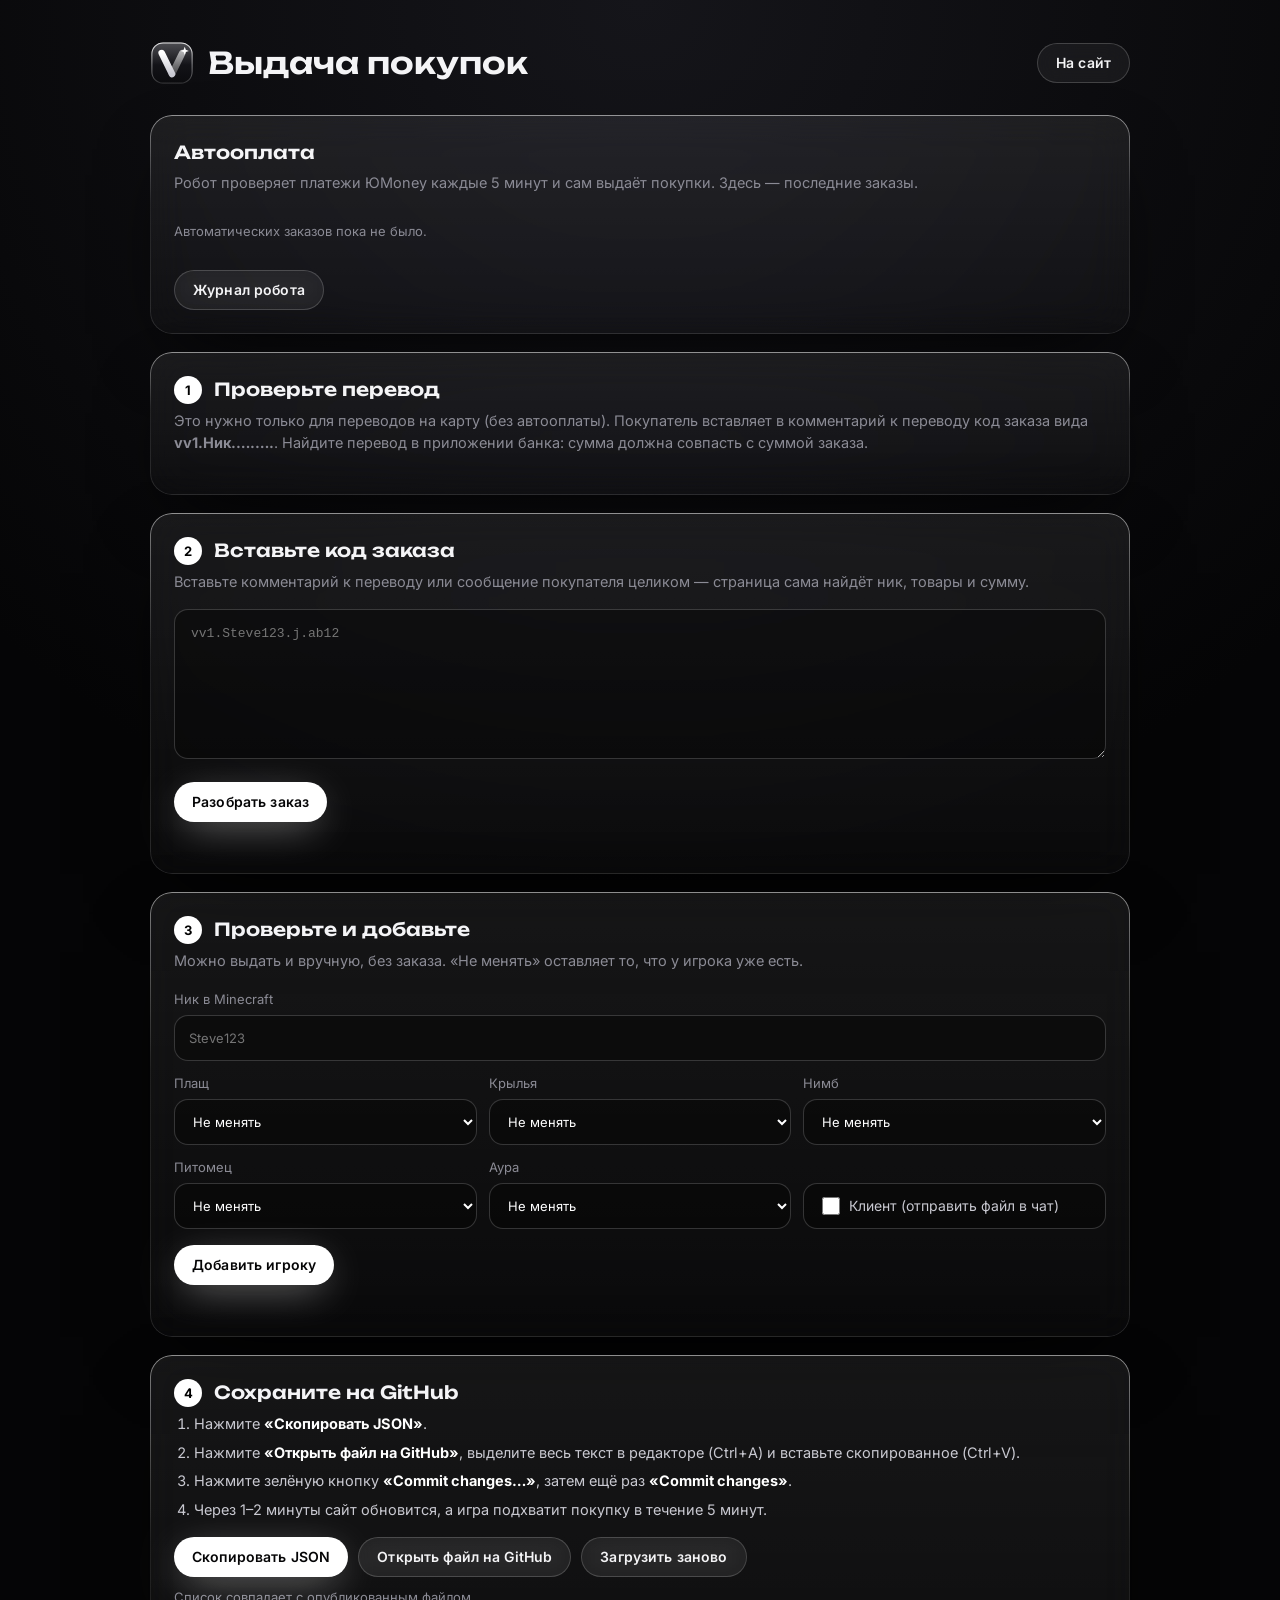
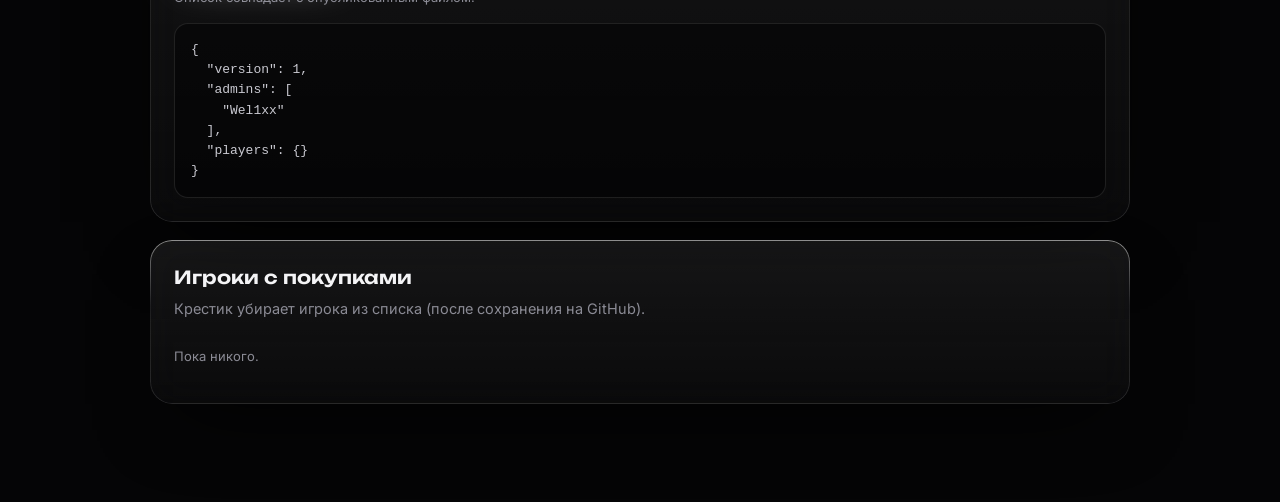
==== admin.html @ 097e9712 "Client download and activation by nickname Co-Authored-By: Claude Opus 5.5 <noreply@anthropic.com>" ====
<!doctype html>
<html lang="ru">
<head>
<meta charset="utf-8">
<meta name="viewport" content="width=device-width, initial-scale=1, viewport-fit=cover">
<meta name="robots" content="noindex, nofollow">
<title>Выдача покупок — VelikVisual</title>
<meta name="theme-color" content="#050506">
<link rel="icon" href="assets/img/favicon.png">
<link rel="preconnect" href="https://fonts.googleapis.com">
<link rel="preconnect" href="https://fonts.gstatic.com" crossorigin>
<link href="https://fonts.googleapis.com/css2?family=Inter:wght@400;500;600;700&family=Unbounded:wght@500;600;700&display=swap" rel="stylesheet">
<link rel="stylesheet" href="assets/css/style.css?v=6">
<style>
  body { background: radial-gradient(120% 70% at 50% 0%, #15151a 0%, var(--bg) 60%); min-height: 100vh; }
  .adm { width: min(980px, calc(100% - 32px)); margin: 0 auto; padding: 40px 0 80px; }
  .adm header { display: flex; align-items: center; gap: 14px; margin-bottom: 28px; }
  .adm header img { width: 44px; }
  .adm header h1 { margin: 0; font-family: var(--display); font-weight: 600; font-size: clamp(22px, 4vw, 30px); }
  .adm header a { margin-left: auto; }
  .card { padding: 24px; margin-bottom: 18px; }
  .card h2 { margin: 0 0 6px; font-family: var(--display); font-weight: 600; font-size: 18px; display: flex; gap: 12px; align-items: center; }
  .card h2 i { font-style: normal; width: 28px; height: 28px; border-radius: 50%; display: grid; place-items: center; background: #fff; color: #000; font-size: 13px; font-family: var(--text); font-weight: 700; flex: none; }
  .card > p { color: var(--dim); margin: 0 0 16px; font-size: 14.5px; }
  textarea, .adm select, .adm input[type=text] { width: 100%; border-radius: 14px; border: 1px solid var(--line-2); background: rgba(0,0,0,.35); color: #fff; font: inherit; outline: none; transition: border .3s, box-shadow .3s; }
  textarea { min-height: 150px; padding: 14px 16px; font-family: ui-monospace, Consolas, monospace; font-size: 13px; resize: vertical; }
  .adm select, .adm input[type=text] { height: 46px; padding: 0 14px; }
  .adm select option { background: #111; }
  textarea:focus, .adm select:focus, .adm input[type=text]:focus { border-color: #fff; box-shadow: 0 0 0 4px rgba(255,255,255,.08); }
  .grid { display: grid; grid-template-columns: repeat(3, 1fr); gap: 12px; }
  .grid label { display: grid; gap: 6px; font-size: 13px; color: var(--dim); }
  .grid label.wide { grid-column: span 3; }
  .chk { display: flex !important; align-items: center; gap: 10px; height: 46px; padding: 0 14px; border-radius: 14px; border: 1px solid var(--line-2); background: rgba(0,0,0,.35); color: var(--ink-2) !important; font-size: 14px !important; cursor: pointer; align-self: end; }
  .chk input { width: 18px; height: 18px; accent-color: #fff; }
  .actions { display: flex; gap: 10px; flex-wrap: wrap; margin-top: 16px; }
  pre.json { margin: 0; max-height: 360px; overflow: auto; white-space: pre; font-family: ui-monospace, Consolas, monospace; font-size: 13px; background: rgba(0,0,0,.45); border: 1px solid var(--line); border-radius: 14px; padding: 16px; color: var(--ink-2); }
  .players { display: grid; gap: 8px; }
  .pl { display: grid; grid-template-columns: 1fr auto; gap: 12px; align-items: center; padding: 12px 12px 12px 16px; border-radius: 14px; background: rgba(255,255,255,.05); border: 1px solid var(--line); }
  .pl b { font-size: 15px; } .pl small { display: block; color: var(--dim); font-size: 12.5px; margin-top: 2px; }
  .pl .rm { width: 34px; height: 34px; border-radius: 50%; color: var(--dim); border: 1px solid var(--line); }
  .pl .rm:hover { background: rgba(255,255,255,.1); color: #fff; }
  .status { color: var(--dim); font-size: 13px; margin-top: 10px; min-height: 18px; }
  .dirty { color: #fff; }
  ol.how { margin: 0; padding-left: 20px; color: var(--ink-2); font-size: 14.5px; display: grid; gap: 6px; }
  ol.how b { color: #fff; }
  @media (max-width: 720px) {
    .grid { grid-template-columns: 1fr 1fr; }
    .grid label.wide { grid-column: span 2; }
  }
</style>
</head>
<body>
<main class="adm">
  <header>
    <img src="assets/img/logo.svg" alt="">
    <h1>Выдача покупок</h1>
    <a class="btn ghost sm" href="./">На сайт</a>
  </header>

  <section class="card glass" id="oauth" hidden>
    <h2>Код подтверждения ЮMoney</h2>
    <p id="oauthText">Скопируйте код и вставьте его в окно программы подключения (tools/connect_yoomoney.py).</p>
    <pre class="json" id="oauthCode" style="white-space:pre-wrap;word-break:break-all"></pre>
    <div class="actions"><button class="btn primary sm" id="oauthCopy">Скопировать код</button></div>
  </section>

  <section class="card glass">
    <h2>Автооплата</h2>
    <p id="autoText">Робот проверяет платежи ЮMoney каждые 5 минут и сам выдаёт покупки. Здесь — последние заказы.</p>
    <div class="players" id="autoOrders"></div>
    <div class="actions"><a class="btn ghost sm" href="https://github.com/welixx387/velikvisual/actions/workflows/payments.yml" target="_blank" rel="noopener">Журнал робота</a></div>
  </section>

  <section class="card glass">
    <h2><i>1</i>Проверьте перевод</h2>
    <p>Это нужно только для переводов на карту (без автооплаты). Покупатель вставляет в комментарий к переводу код заказа вида <b>vv1.Ник.….….</b>. Найдите перевод в приложении банка: сумма должна совпасть с суммой заказа.</p>
  </section>

  <section class="card glass">
    <h2><i>2</i>Вставьте код заказа</h2>
    <p>Вставьте комментарий к переводу или сообщение покупателя целиком — страница сама найдёт ник, товары и сумму.</p>
    <textarea id="order" placeholder="vv1.Steve123.j.ab12"></textarea>
    <div class="actions"><button class="btn primary sm" id="parse">Разобрать заказ</button></div>
    <div class="status" id="parseStatus"></div>
  </section>

  <section class="card glass">
    <h2><i>3</i>Проверьте и добавьте</h2>
    <p>Можно выдать и вручную, без заказа. «Не менять» оставляет то, что у игрока уже есть.</p>
    <div class="grid" id="form">
      <label class="wide">Ник в Minecraft<input type="text" id="nick" maxlength="16" placeholder="Steve123" autocomplete="off"></label>
    </div>
    <div class="actions"><button class="btn primary sm" id="apply">Добавить игроку</button></div>
    <div class="status" id="applyStatus"></div>
  </section>

  <section class="card glass">
    <h2><i>4</i>Сохраните на GitHub</h2>
    <ol class="how">
      <li>Нажмите <b>«Скопировать JSON»</b>.</li>
      <li>Нажмите <b>«Открыть файл на GitHub»</b>, выделите весь текст в редакторе (Ctrl+A) и вставьте скопированное (Ctrl+V).</li>
      <li>Нажмите зелёную кнопку <b>«Commit changes…»</b>, затем ещё раз <b>«Commit changes»</b>.</li>
      <li>Через 1–2 минуты сайт обновится, а игра подхватит покупку в течение 5 минут.</li>
    </ol>
    <div class="actions">
      <button class="btn primary sm" id="copy">Скопировать JSON</button>
      <a class="btn ghost sm" href="https://github.com/welixx387/velikvisual/edit/main/api/cosmetics.json" target="_blank" rel="noopener">Открыть файл на GitHub</a>
      <button class="btn ghost sm" id="reload">Загрузить заново</button>
    </div>
    <div class="status" id="saveStatus"></div>
    <pre class="json" id="json" style="margin-top:16px"></pre>
  </section>

  <section class="card glass">
    <h2>Игроки с покупками</h2>
    <p>Крестик убирает игрока из списка (после сохранения на GitHub).</p>
    <div class="players" id="players"></div>
  </section>
</main>
<div class="toast" id="toast"></div>

<script src="assets/js/products.js?v=6"></script>
<script>
(() => {
  const $ = (s) => document.querySelector(s);
  const SLOTS = [
    ['cape', 'Плащ', [['glass', 'Стекло'], ['night', 'Ночь'], ['theme', 'Тема']]],
    ['wings', 'Крылья', [['angel', 'Ангел'], ['demon', 'Демон'], ['theme', 'Тема']]],
    ['halo', 'Нимб', [['light', 'Свет'], ['theme', 'Тема']]],
    ['pet', 'Питомец', [['orb', 'Сфера'], ['cube', 'Куб'], ['crystal', 'Кристалл']]],
    ['aura', 'Аура', [['sparks', 'Искры'], ['snow', 'Снег'], ['theme', 'Тема']]],
  ];
  const label = (key, val) => {
    const s = SLOTS.find((x) => x[0] === key);
    if (!s) return key === 'client' ? 'Клиент' : `${key}: ${val}`;
    const st = s[2].find((x) => x[0] === val);
    return `${s[1]} «${st ? st[1] : val}»`;
  };

  let data = { version: 1, admins: [], players: {} };
  let dirty = false;

  let toastTimer;
  const toast = (msg) => {
    const t = $('#toast');
    t.textContent = msg;
    t.classList.add('on');
    clearTimeout(toastTimer);
    toastTimer = setTimeout(() => t.classList.remove('on'), 2400);
  };
  const copy = async (text) => {
    try { await navigator.clipboard.writeText(text); } catch (e) {
      const ta = document.createElement('textarea');
      ta.value = text; document.body.appendChild(ta); ta.select(); document.execCommand('copy'); ta.remove();
    }
  };

  // form
  const form = $('#form');
  for (const [key, name, styles] of SLOTS) {
    const l = document.createElement('label');
    l.innerHTML = `${name}<select data-slot="${key}"><option value="">Не менять</option>${styles.map(([v, n]) => `<option value="${v}">${n}</option>`).join('')}<option value="-">Убрать</option></select>`;
    form.appendChild(l);
  }
  const ck = document.createElement('label');
  ck.className = 'chk';
  ck.innerHTML = '<input type="checkbox" id="client"> Клиент (отправить файл в чат)';
  form.appendChild(ck);

  function render() {
    $('#json').textContent = JSON.stringify(data, null, 2);
    const names = Object.keys(data.players).sort();
    $('#players').innerHTML = names.length ? names.map((n) => {
      const p = data.players[n];
      const items = Object.entries(p).map(([k, v]) => label(k, v)).join(', ') || 'ничего';
      return `<div class="pl"><div><b>${n}</b><small>${items}</small></div><button class="rm" data-rm="${n}" aria-label="Убрать">&times;</button></div>`;
    }).join('') : '<p class="status">Пока никого.</p>';
    $('#saveStatus').textContent = dirty ? 'Есть несохранённые изменения — скопируйте JSON и сохраните на GitHub.' : 'Список совпадает с опубликованным файлом.';
    $('#saveStatus').classList.toggle('dirty', dirty);
  }

  async function load() {
    try {
      const r = await fetch(`api/cosmetics.json?t=${Date.now()}`, { cache: 'no-store' });
      data = await r.json();
      data.players = data.players || {};
      dirty = false;
      render();
    } catch (e) {
      $('#saveStatus').textContent = 'Не удалось загрузить api/cosmetics.json — откройте страницу с сайта.';
    }
  }

  $('#parse').addEventListener('click', () => {
    const t = $('#order').value;
    const found = (t.match(/vv1\.[A-Za-z0-9_]{3,16}\.[0-9a-z]+\.[0-9a-z]{2,8}/) || [])[0];
    const o = window.VV_ORDER.decode(found);
    if (!o) {
      $('#parseStatus').textContent = 'Не нашёл код заказа вида vv1.Ник.….…. Проверьте, что он скопирован целиком.';
      return;
    }
    const grant = Object.assign({}, ...o.items.map((p) => p.grant));
    $('#nick').value = o.nick;
    form.querySelectorAll('select').forEach((s) => { s.value = grant[s.dataset.slot] || ''; });
    $('#client').checked = !!grant.client;
    $('#parseStatus').textContent = `Ник ${o.nick}: ${o.items.map((p) => p.name).join(', ')}. Сумма заказа ${o.sum} ₽ — сверьте с переводом и нажмите «Добавить игроку».`;
  });

  // ЮMoney OAuth: сюда возвращает после «Разрешить» (tools/connect_yoomoney.py)
  const qs = new URLSearchParams(location.search);
  if (qs.has('code') || qs.has('error')) {
    $('#oauth').hidden = false;
    if (qs.has('code')) $('#oauthCode').textContent = qs.get('code');
    else { $('#oauthText').textContent = `ЮMoney вернул ошибку: ${qs.get('error_description') || qs.get('error')}. Запустите подключение ещё раз.`; $('#oauthCopy').hidden = true; }
    $('#oauthCopy').addEventListener('click', async () => { await copy(qs.get('code')); toast('Код скопирован'); });
  }

  async function loadOrders() {
    try {
      const r = await fetch(`api/orders.json?t=${Date.now()}`, { cache: 'no-store' });
      const book = (await r.json()).orders || {};
      const list = Object.entries(book).sort((a, b) => String(b[1].at).localeCompare(String(a[1].at))).slice(0, 20);
      const name = (id) => (window.VV_PRODUCTS.find((p) => p.id === id) || { name: id }).name;
      $('#autoOrders').innerHTML = list.length ? list.map(([code, o]) => `<div class="pl"><div><b>${o.nick} — ${o.status === 'granted' ? 'выдано' : 'сумма меньше цены, не выдано'}</b><small>${o.items.map(name).join(', ')} · ${new Date(o.at).toLocaleString('ru-RU')} · ${code}</small></div></div>`).join('') : '<p class="status">Автоматических заказов пока не было.</p>';
    } catch (e) {
      $('#autoOrders').innerHTML = '<p class="status">Не удалось загрузить api/orders.json.</p>';
    }
  }
  loadOrders();

  $('#apply').addEventListener('click', () => {
    const nick = $('#nick').value.trim();
    if (!/^[A-Za-z0-9_]{3,16}$/.test(nick)) { toast('Ник: 3–16 символов, латиница, цифры и _'); $('#nick').focus(); return; }
    const key = nick.toLowerCase();
    const p = Object.assign({}, data.players[key]);
    form.querySelectorAll('select').forEach((s) => {
      if (s.value === '-') delete p[s.dataset.slot];
      else if (s.value) p[s.dataset.slot] = s.value;
    });
    if ($('#client').checked) p.client = 'lifetime';
    data.players[key] = p;
    dirty = true;
    render();
    $('#applyStatus').textContent = `${nick}: ${Object.entries(p).map(([k, v]) => label(k, v)).join(', ') || 'ничего'}. Теперь сохраните на GitHub (шаг 4).`;
    toast('Добавлено — не забудьте сохранить');
  });

  $('#players').addEventListener('click', (e) => {
    const b = e.target.closest('[data-rm]');
    if (!b) return;
    delete data.players[b.dataset.rm];
    dirty = true;
    render();
  });

  $('#copy').addEventListener('click', async () => { await copy(JSON.stringify(data, null, 2) + '\n'); toast('JSON скопирован'); });
  $('#reload').addEventListener('click', load);
  addEventListener('beforeunload', (e) => { if (dirty) { e.preventDefault(); e.returnValue = ''; } });

  load();
})();
</script>
</body>
</html>
---- assets/css/style.css ----
/* VelikVisual — black / white / glass */
:root {
  --bg: #050506;
  --bg-2: #0b0b0e;
  --ink: #f4f4f6;
  --ink-2: #c9c9d1;
  --dim: #8b8b95;
  --mute: #55555e;
  --line: rgba(255, 255, 255, .10);
  --line-2: rgba(255, 255, 255, .18);
  --glass: rgba(255, 255, 255, .045);
  --glass-2: rgba(255, 255, 255, .075);
  --radius: 22px;
  --radius-s: 14px;
  --display: "Unbounded", "Inter", system-ui, sans-serif;
  --text: "Inter", system-ui, -apple-system, "Segoe UI", sans-serif;
  --ease: cubic-bezier(.2, .8, .2, 1);
  --max: 1200px;
}

* { box-sizing: border-box; }
html { scroll-behavior: smooth; -webkit-text-size-adjust: 100%; }
body {
  margin: 0;
  background: var(--bg);
  color: var(--ink);
  font-family: var(--text);
  font-size: 16px;
  line-height: 1.55;
  overflow-x: hidden;
  -webkit-font-smoothing: antialiased;
}
img { max-width: 100%; display: block; }
a { color: inherit; text-decoration: none; }
button { font: inherit; color: inherit; background: none; border: 0; cursor: pointer; }
::selection { background: #fff; color: #000; }

/* ---------- background layers ---------- */
#bg { position: fixed; inset: 0; width: 100%; height: 100%; z-index: -3; }
.grain {
  position: fixed; inset: -50%; z-index: -1; pointer-events: none; opacity: .07;
  background-image: url("data:image/svg+xml,%3Csvg xmlns='http://www.w3.org/2000/svg' width='180' height='180'%3E%3Cfilter id='n'%3E%3CfeTurbulence type='fractalNoise' baseFrequency='.9' numOctaves='2' stitchTiles='stitch'/%3E%3C/filter%3E%3Crect width='100%25' height='100%25' filter='url(%23n)' opacity='.9'/%3E%3C/svg%3E");
  animation: grain 1.2s steps(6) infinite;
}
@keyframes grain {
  0% { transform: translate(0, 0); } 20% { transform: translate(-3%, 2%); } 40% { transform: translate(2%, -3%); }
  60% { transform: translate(-2%, -1%); } 80% { transform: translate(3%, 3%); } 100% { transform: translate(0, 0); }
}
.vignette { position: fixed; inset: 0; z-index: -2; pointer-events: none;
  background: radial-gradient(120% 80% at 50% 0%, transparent 40%, rgba(0,0,0,.65) 100%); }

/* ---------- layout ---------- */
.wrap { width: min(var(--max), calc(100% - 40px)); margin: 0 auto; }
section { position: relative; padding: 120px 0; }
.eyebrow {
  display: inline-flex; align-items: center; gap: 10px; font-size: 12px; letter-spacing: .28em; text-transform: uppercase;
  color: var(--dim); font-weight: 600;
}
.eyebrow::before { content: ""; width: 26px; height: 1px; background: linear-gradient(90deg, transparent, #fff); }
.h2 {
  font-family: var(--display); font-weight: 600; letter-spacing: -.02em; line-height: 1.04;
  font-size: clamp(34px, 5.4vw, 72px); margin: 18px 0 18px;
}
.h2 .ghost { color: transparent; background: linear-gradient(180deg, rgba(255,255,255,.95) 0%, rgba(255,255,255,.55) 45%, rgba(255,255,255,.08) 100%); -webkit-background-clip: text; background-clip: text; }
.sub { color: var(--dim); max-width: 620px; font-size: 18px; margin: 0; }

/* ---------- glass primitives ---------- */
.glass {
  position: relative; border-radius: var(--radius);
  background: linear-gradient(180deg, rgba(255,255,255,.075), rgba(255,255,255,.025));
  backdrop-filter: blur(18px) saturate(120%); -webkit-backdrop-filter: blur(18px) saturate(120%);
  box-shadow: 0 30px 80px -30px rgba(0,0,0,.9), inset 0 1px 0 rgba(255,255,255,.12);
  isolation: isolate;
}
.glass::before {
  content: ""; position: absolute; inset: 0; border-radius: inherit; padding: 1px; pointer-events: none;
  background: linear-gradient(180deg, rgba(255,255,255,.45), rgba(255,255,255,.06) 40%, rgba(255,255,255,.12));
  -webkit-mask: linear-gradient(#000 0 0) content-box, linear-gradient(#000 0 0);
  -webkit-mask-composite: xor; mask-composite: exclude;
}
.spot::after {
  content: ""; position: absolute; inset: 0; border-radius: inherit; pointer-events: none; opacity: 0; transition: opacity .4s;
  background: radial-gradient(420px circle at var(--mx, 50%) var(--my, 50%), rgba(255,255,255,.10), transparent 45%);
}
.spot:hover::after { opacity: 1; }

/* ---------- buttons ---------- */
.btn {
  position: relative; display: inline-flex; align-items: center; justify-content: center; gap: 10px;
  height: 52px; padding: 0 26px; border-radius: 999px; font-weight: 600; letter-spacing: .01em;
  transition: transform .35s var(--ease), box-shadow .35s var(--ease), background .35s;
  overflow: hidden; white-space: nowrap;
}
.btn.primary { background: #fff; color: #050506; box-shadow: 0 10px 40px -10px rgba(255,255,255,.55); }
.btn.primary:hover { transform: translateY(-2px); box-shadow: 0 18px 60px -12px rgba(255,255,255,.7); }
.btn.ghost { background: rgba(255,255,255,.05); border: 1px solid var(--line-2); backdrop-filter: blur(12px); }
.btn.ghost:hover { background: rgba(255,255,255,.1); transform: translateY(-2px); }
.btn::after {
  content: ""; position: absolute; top: 0; left: -60%; width: 40%; height: 100%;
  background: linear-gradient(100deg, transparent, rgba(255,255,255,.55), transparent); transform: skewX(-20deg);
  transition: left .7s var(--ease);
}
.btn.primary::after { background: linear-gradient(100deg, transparent, rgba(0,0,0,.12), transparent); }
.btn:hover::after { left: 130%; }
.btn.sm { height: 40px; padding: 0 18px; font-size: 14px; }
.btn[disabled] { opacity: .45; pointer-events: none; }

/* ---------- nav ---------- */
.nav {
  position: fixed; top: 16px; left: 50%; transform: translateX(-50%); z-index: 50;
  width: min(1100px, calc(100% - 24px)); height: 62px; padding: 0 10px 0 16px;
  display: flex; align-items: center; justify-content: space-between; border-radius: 999px;
  transition: background .4s, transform .4s var(--ease);
}
.nav .brand { display: flex; align-items: center; gap: 12px; font-family: var(--display); font-weight: 600; font-size: 17px; letter-spacing: .01em; }
.nav .brand img { width: 34px; height: 34px; }
.nav .links { display: flex; gap: 4px; }
.nav .links a { padding: 9px 14px; border-radius: 999px; color: var(--ink-2); font-size: 14px; transition: background .3s, color .3s; }
.nav .links a:hover { background: rgba(255,255,255,.08); color: #fff; }
.nav .right { display: flex; align-items: center; gap: 8px; }
.cart-btn { position: relative; width: 44px; height: 44px; border-radius: 50%; display: grid; place-items: center; background: rgba(255,255,255,.06); border: 1px solid var(--line); transition: background .3s; }
.cart-btn:hover { background: rgba(255,255,255,.12); }
.cart-btn svg { width: 20px; height: 20px; }
.cart-count { position: absolute; top: -4px; right: -4px; min-width: 20px; height: 20px; padding: 0 6px; border-radius: 10px; background: #fff; color: #000; font-size: 11px; font-weight: 700; display: grid; place-items: center; transform: scale(0); transition: transform .4s var(--ease); }
.cart-count.on { transform: scale(1); }
.cart-count.bump { animation: bump .5s var(--ease); }
@keyframes bump { 50% { transform: scale(1.35); } }
.burger { display: none; }

/* ---------- hero ---------- */
.hero { min-height: 100vh; min-height: 100svh; padding: 140px 0 80px; display: grid; place-items: center; text-align: center; overflow: hidden; }
.floor {
  position: absolute; left: -50%; right: -50%; bottom: -10%; height: 60%; z-index: -1; pointer-events: none;
  background-image:
    linear-gradient(rgba(255,255,255,.11) 1px, transparent 1px),
    linear-gradient(90deg, rgba(255,255,255,.11) 1px, transparent 1px);
  background-size: 64px 64px;
  transform: perspective(600px) rotateX(64deg);
  transform-origin: 50% 0;
  -webkit-mask: linear-gradient(to bottom, transparent, #000 35%, #000 60%, transparent);
  mask: linear-gradient(to bottom, transparent, #000 35%, #000 60%, transparent);
  animation: floor 6s linear infinite;
}
@keyframes floor { to { background-position: 0 64px, 0 0; } }

.prism-stage { position: relative; width: 220px; height: 220px; margin: 0 auto 36px; perspective: 900px; }
.prism { position: absolute; inset: 0; transform-style: preserve-3d; transition: transform .25s ease-out; }
.prism .layer { position: absolute; inset: 0; transform-style: preserve-3d; }
.prism .layer img, .prism .layer svg { width: 100%; height: 100%; filter: drop-shadow(0 30px 60px rgba(0,0,0,.6)); }
.prism .halo {
  position: absolute; left: 50%; top: 50%; width: 330px; height: 330px; margin: -165px 0 0 -165px; border-radius: 50%;
  border: 1px solid rgba(255,255,255,.18); transform: rotateX(72deg) translateZ(-30px);
  box-shadow: 0 0 40px rgba(255,255,255,.15), inset 0 0 40px rgba(255,255,255,.08);
}
.orbit { position: absolute; left: 50%; top: 50%; width: 0; height: 0; transform-style: preserve-3d; }
.orbit i {
  position: absolute; width: 10px; height: 10px; margin: -5px; border-radius: 50%; background: #fff;
  box-shadow: 0 0 16px 4px rgba(255,255,255,.7);
  animation: orbit 5.2s linear infinite;
}
.orbit i:nth-child(2) { animation-delay: -1.73s; width: 6px; height: 6px; }
.orbit i:nth-child(3) { animation-delay: -3.46s; width: 8px; height: 8px; }
@keyframes orbit {
  0% { transform: rotateY(0deg) translateX(170px) rotateY(0deg) translateY(-20px); }
  50% { transform: rotateY(180deg) translateX(170px) translateY(30px); }
  100% { transform: rotateY(360deg) translateX(170px) translateY(-20px); }
}
.glow-blob { position: absolute; left: 50%; top: 50%; width: 520px; height: 520px; margin: -260px; border-radius: 50%; z-index: -1;
  background: radial-gradient(circle, rgba(255,255,255,.16), transparent 60%); filter: blur(20px); animation: breathe 6s ease-in-out infinite; }
@keyframes breathe { 50% { transform: scale(1.12); opacity: .7; } }

.title {
  font-family: var(--display); font-weight: 700; margin: 0; line-height: .92; letter-spacing: -.03em;
  font-size: clamp(52px, 11vw, 168px); display: flex; flex-wrap: wrap; justify-content: center; gap: 0 .22em;
}
.title .w { display: inline-flex; overflow: hidden; }
.title .c { display: inline-block; transform: translateY(105%); animation: rise 1s var(--ease) forwards; }
.title .outline .c { color: transparent; background: linear-gradient(180deg, rgba(255,255,255,.95) 0%, rgba(255,255,255,.55) 45%, rgba(255,255,255,.08) 100%); -webkit-background-clip: text; background-clip: text; padding-bottom: .04em; }
@keyframes rise { to { transform: translateY(0); } }
.lead { margin: 26px auto 34px; max-width: 640px; color: var(--ink-2); font-size: clamp(16px, 1.6vw, 19px); opacity: 0; animation: fade 1s .7s var(--ease) forwards; }
.cta { display: flex; gap: 12px; justify-content: center; flex-wrap: wrap; opacity: 0; animation: fade 1s .9s var(--ease) forwards; }
@keyframes fade { from { opacity: 0; transform: translateY(14px); } to { opacity: 1; transform: none; } }
.stats { margin: 56px auto 0; display: inline-flex; border-radius: 999px; overflow: hidden; opacity: 0; animation: fade 1s 1.1s var(--ease) forwards; }
.stats div { padding: 14px 26px; text-align: left; }
.stats div + div { border-left: 1px solid var(--line); }
.stats b { display: block; font-family: var(--display); font-size: 20px; font-weight: 600; }
.stats span { color: var(--dim); font-size: 13px; }
.scroll-hint { position: absolute; bottom: 26px; left: 50%; width: 26px; height: 42px; margin-left: -13px; border: 1px solid var(--line-2); border-radius: 14px; }
.scroll-hint::after { content: ""; position: absolute; left: 50%; top: 8px; width: 4px; height: 8px; margin-left: -2px; border-radius: 2px; background: #fff; animation: wheel 1.8s infinite; }
@keyframes wheel { 0% { opacity: 0; transform: translateY(0); } 30% { opacity: 1; } 100% { opacity: 0; transform: translateY(14px); } }

/* ---------- marquee ---------- */
.marquee { padding: 34px 0; border-top: 1px solid var(--line); border-bottom: 1px solid var(--line); overflow: hidden; background: rgba(255,255,255,.015); }
.marquee .row { display: flex; width: max-content; gap: 48px; animation: slide 38s linear infinite; }
.marquee .row.rev { animation-direction: reverse; animation-duration: 46s; margin-top: 14px; }
.marquee span { font-family: var(--display); font-weight: 600; font-size: clamp(26px, 4vw, 52px); letter-spacing: -.02em; white-space: nowrap; }
.marquee .o { color: transparent; background: linear-gradient(180deg, rgba(255,255,255,.55), rgba(255,255,255,.06)); -webkit-background-clip: text; background-clip: text; }
.marquee .star { opacity: .5; }
@keyframes slide { to { transform: translateX(-50%); } }

/* ---------- reveal ---------- */
.reveal { opacity: 0; transform: translateY(40px); transition: opacity 1s var(--ease), transform 1s var(--ease); }
.reveal.in { opacity: 1; transform: none; }
.reveal.d1 { transition-delay: .08s; } .reveal.d2 { transition-delay: .16s; } .reveal.d3 { transition-delay: .24s; }

/* ---------- features bento ---------- */
.bento { margin-top: 56px; display: grid; grid-template-columns: repeat(6, 1fr); gap: 18px; }
.tile { padding: 26px; min-height: 290px; display: flex; flex-direction: column; overflow: hidden; }
.tile h3 { font-family: var(--display); font-weight: 600; font-size: 21px; margin: auto 0 6px; letter-spacing: -.01em; }
.tile p { margin: 0; color: var(--dim); font-size: 14.5px; }
.tile .demo { position: relative; flex: 1; min-height: 150px; margin: -6px -6px 18px; display: grid; place-items: center; }
.t-a { grid-column: span 3; } .t-b { grid-column: span 3; } .t-c { grid-column: span 2; } .t-d { grid-column: span 2; } .t-e { grid-column: span 2; } .t-f { grid-column: span 6; min-height: 0; }

/* TargetHUD demo */
.thud { width: 250px; padding: 14px; display: grid; grid-template-columns: 54px 1fr; gap: 12px; align-items: center; border-radius: 16px; }
.thud .head { width: 54px; height: 54px; border-radius: 12px; background: linear-gradient(135deg, #fff, #8a8a94); position: relative; overflow: hidden; animation: hurt 3s infinite; }
.thud .head::before, .thud .head::after { content: ""; position: absolute; top: 22px; width: 9px; height: 7px; background: #111; }
.thud .head::before { left: 12px; } .thud .head::after { right: 12px; }
@keyframes hurt { 0%, 30%, 100% { filter: none; transform: none; } 33% { filter: brightness(.6) sepia(1) hue-rotate(-50deg) saturate(5); transform: scale(.92); } 40% { filter: none; transform: none; } }
.thud b { display: block; font-size: 15px; }
.thud small { color: var(--dim); font-size: 12px; }
.hp { margin-top: 8px; height: 6px; border-radius: 3px; background: rgba(255,255,255,.12); position: relative; overflow: hidden; }
.hp i { position: absolute; inset: 0; border-radius: 3px; transform-origin: left; }
.hp .ghost { background: rgba(255,255,255,.35); animation: hpg 3s infinite; }
.hp .fill { background: linear-gradient(90deg, #fff, #8a8a94); animation: hpf 3s infinite; }
@keyframes hpf { 0%, 30% { transform: scaleX(1); } 34%, 70% { transform: scaleX(.62); } 74%, 100% { transform: scaleX(1); } }
@keyframes hpg { 0%, 38% { transform: scaleX(1); } 55%, 70% { transform: scaleX(.62); } 74%, 100% { transform: scaleX(1); } }

/* jump circles demo */
.floorlet { position: relative; width: 100%; height: 170px; perspective: 500px; }
.floorlet .plane { position: absolute; inset: 0; transform: rotateX(68deg); transform-style: preserve-3d; }
.floorlet .ring { position: absolute; left: 50%; top: 50%; width: 220px; height: 220px; margin: -110px; border-radius: 50%;
  border: 3px solid #fff; box-shadow: 0 0 22px rgba(255,255,255,.8), inset 0 0 22px rgba(255,255,255,.35);
  animation: jump 2.4s var(--ease) infinite; opacity: 0; }
.floorlet .ring:nth-child(2) { animation-delay: .8s; } .floorlet .ring:nth-child(3) { animation-delay: 1.6s; }
@keyframes jump { 0% { transform: scale(.1); opacity: 1; } 100% { transform: scale(1); opacity: 0; } }
.floorlet .dot { position: absolute; left: 50%; top: 32%; width: 26px; height: 46px; margin-left: -13px; border-radius: 8px; background: linear-gradient(#fff, #9a9aa4); animation: hop 0.8s ease-in-out infinite alternate; }
@keyframes hop { to { transform: translateY(-26px); } }

/* mini clickgui demo */
.mini-gui { width: 300px; height: 160px; border-radius: 16px; display: grid; grid-template-columns: 80px 1fr; overflow: hidden; }
.mini-gui aside { border-right: 1px solid var(--line); padding: 12px 10px; display: grid; gap: 8px; align-content: start; }
.mini-gui aside i { height: 9px; border-radius: 5px; background: rgba(255,255,255,.14); }
.mini-gui aside i:first-child { background: #fff; }
.mini-gui main { padding: 12px; display: grid; gap: 8px; }
.mini-gui .card { display: flex; align-items: center; justify-content: space-between; padding: 8px 10px; border-radius: 10px; background: rgba(255,255,255,.05); }
.mini-gui .card span { width: 70px; height: 7px; border-radius: 4px; background: rgba(255,255,255,.4); }
.sw { width: 30px; height: 16px; border-radius: 8px; background: rgba(255,255,255,.18); position: relative; }
.sw::after { content: ""; position: absolute; top: 3px; left: 3px; width: 10px; height: 10px; border-radius: 50%; background: #bbb; transition: transform .4s var(--ease), background .4s; }
.sw.on { background: linear-gradient(90deg, #fff, #9a9aa4); }
.sw.on::after { transform: translateX(14px); background: #111; }

/* cosmetics demo (wings + halo) */
.cos-demo { position: relative; width: 200px; height: 170px; }
.cos-demo .body { position: absolute; left: 50%; top: 52px; width: 34px; height: 82px; margin-left: -17px; border-radius: 10px; background: linear-gradient(#e9e9ee, #6e6e78); }
.cos-demo .halo2 { position: absolute; left: 50%; top: 20px; width: 56px; height: 16px; margin-left: -28px; border-radius: 50%; border: 3px solid #fff; box-shadow: 0 0 18px #fff; animation: bob 2.4s ease-in-out infinite; }
@keyframes bob { 50% { transform: translateY(-6px); } }
.wing { position: absolute; top: 40px; width: 90px; height: 90px; transform-origin: 100% 50%; }
.wing.l { left: 12px; animation: flapL 1.6s ease-in-out infinite; }
.wing.r { right: 12px; transform-origin: 0 50%; animation: flapR 1.6s ease-in-out infinite; }
.wing svg { width: 100%; height: 100%; filter: drop-shadow(0 0 8px rgba(255,255,255,.6)); }
@keyframes flapL { 50% { transform: rotateY(55deg) rotate(-6deg); } }
@keyframes flapR { 50% { transform: rotateY(-55deg) rotate(6deg); } }

/* config code demo */
.codechip { font-family: ui-monospace, "Cascadia Code", Consolas, monospace; font-size: 13px; padding: 14px 16px; border-radius: 12px; background: rgba(0,0,0,.35); border: 1px solid var(--line); color: var(--ink-2); width: 270px; overflow: hidden; white-space: nowrap; position: relative; }
.codechip::after { content: "Скопировано ✓"; position: absolute; inset: 0; display: grid; place-items: center; background: #fff; color: #000; font-family: var(--text); font-weight: 600; transform: translateY(100%); animation: copied 4s infinite; }
@keyframes copied { 0%, 55% { transform: translateY(100%); } 62%, 85% { transform: none; } 92%, 100% { transform: translateY(-100%); } }
.typed { display: inline-block; overflow: hidden; vertical-align: bottom; max-width: 0; animation: type 4s steps(28) infinite; }
@keyframes type { 0% { max-width: 0; } 45%, 100% { max-width: 100%; } }

/* versions strip */
.versions { display: flex; flex-wrap: wrap; gap: 10px; margin-top: 18px; }
.versions span { padding: 9px 16px; border-radius: 999px; border: 1px solid var(--line-2); font-size: 14px; color: var(--ink-2); animation: lit 7s infinite; }
@keyframes lit { 0%, 12% { background: #fff; color: #000; border-color: #fff; } 18%, 100% { background: transparent; color: var(--ink-2); } }
.t-f .row2 { display: grid; grid-template-columns: 1fr auto; gap: 30px; align-items: center; }
.bignum { font-family: var(--display); font-weight: 700; font-size: clamp(54px, 8vw, 110px); line-height: .9; letter-spacing: -.04em; }
.bignum small { font-size: .3em; color: var(--dim); letter-spacing: 0; font-weight: 500; display: block; margin-top: 6px; }

/* ---------- showcase gallery ---------- */
.gallery { margin-top: 50px; display: flex; gap: 22px; overflow-x: auto; scroll-snap-type: x mandatory; padding: 10px 20px 30px; cursor: grab; scrollbar-width: none; }
.gallery::-webkit-scrollbar { display: none; }
.gallery.drag { cursor: grabbing; scroll-snap-type: none; }
.shot { flex: 0 0 min(780px, 86vw); scroll-snap-align: center; padding: 12px; border-radius: 26px; transition: transform .6s var(--ease); }
.shot img { border-radius: 16px; aspect-ratio: 16 / 9; object-fit: cover; width: 100%; user-select: none; -webkit-user-drag: none; }
.shot figcaption { display: flex; justify-content: space-between; align-items: baseline; gap: 16px; padding: 14px 8px 4px; }
.shot figcaption b { font-family: var(--display); font-weight: 600; }
.shot figcaption span { color: var(--dim); font-size: 14px; }
.gallery-nav { display: flex; gap: 10px; justify-content: flex-end; margin-top: -10px; }
.round { width: 50px; height: 50px; border-radius: 50%; border: 1px solid var(--line-2); display: grid; place-items: center; transition: background .3s; }
.round:hover { background: rgba(255,255,255,.1); }

/* ---------- shop ---------- */
.shop-head { display: flex; justify-content: space-between; align-items: end; gap: 30px; flex-wrap: wrap; }
.tabs { display: flex; flex-wrap: wrap; gap: 6px; padding: 6px; border-radius: 999px; }
.tabs button { padding: 10px 16px; border-radius: 999px; color: var(--ink-2); font-size: 14px; transition: background .3s, color .3s; }
.tabs button.on { background: #fff; color: #000; font-weight: 600; }
.tabs button:not(.on):hover { background: rgba(255,255,255,.08); }
.products { margin-top: 36px; display: grid; grid-template-columns: repeat(auto-fill, minmax(260px, 1fr)); gap: 18px; }
.product { padding: 14px; display: flex; flex-direction: column; transition: transform .5s var(--ease); }
.product:hover { transform: translateY(-6px); }
.product.hide { display: none; }
.stage { position: relative; height: 200px; border-radius: 16px; overflow: hidden; display: grid; place-items: center;
  background: radial-gradient(120% 90% at 50% 100%, rgba(255,255,255,.10), transparent 60%), rgba(0,0,0,.35); }
.stage::after { content: ""; position: absolute; inset: auto 0 0; height: 40%; background: linear-gradient(transparent, rgba(0,0,0,.35)); pointer-events: none; }
.product .meta { padding: 16px 6px 6px; display: flex; flex-direction: column; gap: 6px; flex: 1; }
.product .tag { align-self: flex-start; font-size: 11px; letter-spacing: .14em; text-transform: uppercase; color: var(--dim); }
.product h4 { margin: 0; font-family: var(--display); font-weight: 600; font-size: 18px; }
.product p { margin: 0; color: var(--dim); font-size: 14px; flex: 1; }
.product .buy { display: flex; align-items: center; justify-content: space-between; margin-top: 12px; }
.price { font-family: var(--display); font-weight: 600; font-size: 22px; }
.price small { font-family: var(--text); color: var(--dim); font-size: 13px; font-weight: 400; }
.badge { position: absolute; top: 12px; left: 12px; z-index: 2; padding: 5px 10px; border-radius: 999px; font-size: 11px; font-weight: 700; letter-spacing: .08em; background: #fff; color: #000; }
.add.added { background: rgba(255,255,255,.18); color: #fff; box-shadow: none; }

/* product previews */
.pv-figure { position: relative; width: 70px; height: 130px; }
.pv-figure .torso { position: absolute; left: 15px; top: 22px; width: 40px; height: 56px; border-radius: 6px; background: linear-gradient(#55555e, #2b2b31); }
.pv-figure .headb { position: absolute; left: 19px; top: -10px; width: 32px; height: 32px; border-radius: 6px; background: linear-gradient(#6a6a74, #3a3a42); }
.pv-figure .legs { position: absolute; left: 15px; top: 78px; width: 40px; height: 50px; border-radius: 0 0 6px 6px; background: linear-gradient(#3a3a42, #1d1d22); }
.cape { position: absolute; left: 8px; top: 20px; width: 54px; height: 100px; transform-origin: 50% 0; animation: sway 3s ease-in-out infinite; border-radius: 4px 4px 10px 10px; z-index: 3; }
@keyframes sway { 50% { transform: perspective(200px) rotateX(24deg) skewX(3deg); } }
.cape.glass { background: linear-gradient(180deg, rgba(255,255,255,.55), rgba(255,255,255,.12)); border: 1px solid rgba(255,255,255,.8); box-shadow: 0 0 22px rgba(255,255,255,.35); }
.cape.glass::after { content: ""; position: absolute; inset: 0; border-radius: inherit; background: linear-gradient(170deg, transparent 30%, rgba(255,255,255,.7) 45%, transparent 60%); background-size: 100% 300%; animation: sheen 2.6s linear infinite; }
@keyframes sheen { from { background-position: 0 100%; } to { background-position: 0 -200%; } }
.cape.night { background: radial-gradient(1.5px 1.5px at 20% 30%, #fff, transparent), radial-gradient(1.5px 1.5px at 70% 60%, #fff, transparent), radial-gradient(1px 1px at 40% 80%, #fff, transparent), radial-gradient(1px 1px at 80% 20%, #fff, transparent), linear-gradient(#18181d, #050506); border: 1px solid rgba(255,255,255,.35); }
.cape.theme { background: linear-gradient(180deg, #fff, #7e7e8a, #fff); background-size: 100% 300%; animation: sway 3s ease-in-out infinite, flow 3s linear infinite; border: 1px solid #fff; }
@keyframes flow { to { background-position: 0 300%; } }
.stage.back .pv-figure .cape { z-index: 2; }
.pv-halo { position: absolute; left: 50%; top: 34px; width: 70px; height: 20px; margin-left: -35px; border-radius: 50%; border: 3px solid #fff; box-shadow: 0 0 20px #fff, inset 0 0 10px rgba(255,255,255,.6); animation: bob 2.4s ease-in-out infinite; z-index: 3; }
.pv-halo.theme { border-color: #c9c9d1; box-shadow: 0 0 26px rgba(255,255,255,.8); animation: bob 2.4s ease-in-out infinite, spinhue 3s linear infinite; }
@keyframes spinhue { 50% { border-color: #fff; } }
.pv-wings { position: absolute; left: 50%; top: 40px; width: 220px; height: 120px; margin-left: -110px; }
.pv-wings .wing { top: 0; width: 110px; height: 110px; }
.pv-wings .wing.l { left: 0; } .pv-wings .wing.r { right: 0; }
.pv-wings.demon { --wf: #0c0c0f; --ws: #fff; }
.pv-wings.demon .wing svg { filter: drop-shadow(0 0 6px rgba(255,255,255,.9)); }
.pv-orb { width: 46px; height: 46px; border-radius: 50%; background: radial-gradient(circle at 35% 30%, #fff, #a8a8b0 45%, rgba(255,255,255,.1) 70%); box-shadow: 0 0 40px rgba(255,255,255,.6); animation: float 3s ease-in-out infinite; position: relative; }
.pv-orb::before, .pv-orb::after { content: ""; position: absolute; width: 8px; height: 8px; border-radius: 50%; background: #fff; box-shadow: 0 0 10px #fff; top: 50%; left: 50%; animation: orbit2 2.4s linear infinite; }
.pv-orb::after { animation-delay: -1.2s; }
@keyframes orbit2 { from { transform: rotate(0) translateX(40px); } to { transform: rotate(360deg) translateX(40px); } }
@keyframes float { 50% { transform: translateY(-12px); } }
.pv-cube { width: 56px; height: 56px; position: relative; transform-style: preserve-3d; animation: spin3d 6s linear infinite; }
.pv-cube i { position: absolute; inset: 0; border: 1.5px solid rgba(255,255,255,.9); background: rgba(255,255,255,.08); box-shadow: inset 0 0 18px rgba(255,255,255,.25); }
.pv-cube i:nth-child(1) { transform: translateZ(28px); } .pv-cube i:nth-child(2) { transform: rotateY(180deg) translateZ(28px); }
.pv-cube i:nth-child(3) { transform: rotateY(90deg) translateZ(28px); } .pv-cube i:nth-child(4) { transform: rotateY(-90deg) translateZ(28px); }
.pv-cube i:nth-child(5) { transform: rotateX(90deg) translateZ(28px); } .pv-cube i:nth-child(6) { transform: rotateX(-90deg) translateZ(28px); }
@keyframes spin3d { from { transform: rotateX(-22deg) rotateY(0); } to { transform: rotateX(-22deg) rotateY(360deg); } }
.pv-crystal { width: 64px; height: 100px; animation: float 3s ease-in-out infinite; }
.pv-crystal svg { width: 100%; height: 100%; animation: spinY 5s linear infinite; filter: drop-shadow(0 0 14px rgba(255,255,255,.6)); }
@keyframes spinY { to { transform: rotateY(360deg); } }
.pv-aura { position: absolute; inset: 0; }
.pv-aura i { position: absolute; bottom: 20px; width: 6px; height: 6px; border-radius: 50%; background: #fff; box-shadow: 0 0 12px #fff; animation: rise2 2.6s linear infinite; opacity: 0; }
.pv-aura.snow i { animation-name: fall; top: 10px; bottom: auto; }
@keyframes rise2 { 0% { opacity: 0; transform: translateY(0); } 20% { opacity: 1; } 100% { opacity: 0; transform: translateY(-150px); } }
@keyframes fall { 0% { opacity: 0; transform: translateY(0); } 20% { opacity: 1; } 100% { opacity: 0; transform: translateY(170px); } }
.pv-aura::after { content: ""; position: absolute; left: 50%; bottom: 16px; width: 120px; height: 26px; margin-left: -60px; border-radius: 50%; border: 2px solid rgba(255,255,255,.7); box-shadow: 0 0 20px rgba(255,255,255,.5); }
.pv-client { width: 110px; height: 110px; animation: float 4s ease-in-out infinite; }
.pv-bundle { display: flex; gap: 10px; align-items: center; }
.pv-bundle > * { transform: scale(.75); }

/* ---------- configs ---------- */
.cfg-grid { margin-top: 44px; display: grid; grid-template-columns: repeat(auto-fill, minmax(320px, 1fr)); gap: 18px; }
.cfg { padding: 22px; display: flex; flex-direction: column; gap: 10px; }
.cfg .top { display: flex; justify-content: space-between; align-items: baseline; gap: 12px; }
.cfg h4 { margin: 0; font-family: var(--display); font-weight: 600; font-size: 19px; }
.cfg .by { color: var(--dim); font-size: 13px; }
.cfg p { margin: 0; color: var(--dim); font-size: 14px; }
.chips { display: flex; gap: 6px; flex-wrap: wrap; }
.chips span { font-size: 12px; padding: 4px 10px; border-radius: 999px; border: 1px solid var(--line-2); color: var(--ink-2); }
.cfg code { display: block; font-family: ui-monospace, Consolas, monospace; font-size: 12px; color: var(--dim); background: rgba(0,0,0,.35); border: 1px solid var(--line); border-radius: 10px; padding: 10px 12px; white-space: nowrap; overflow: hidden; text-overflow: ellipsis; }
.cfg .btn { align-self: flex-start; }
.steps { margin-top: 30px; display: grid; grid-template-columns: repeat(4, 1fr); gap: 14px; }
.step { padding: 18px; border-radius: var(--radius-s); }
.step b { font-family: var(--display); font-size: 28px; display: block; color: transparent; background: linear-gradient(180deg, rgba(255,255,255,.95) 0%, rgba(255,255,255,.55) 45%, rgba(255,255,255,.08) 100%); -webkit-background-clip: text; background-clip: text; }
.step span { color: var(--ink-2); font-size: 14px; }

/* ---------- install / faq ---------- */
.install { display: grid; grid-template-columns: 1.1fr .9fr; gap: 20px; margin-top: 44px; }
.install .box { padding: 28px; }
.install ol { margin: 14px 0 0; padding-left: 20px; color: var(--ink-2); }
.install ol li { margin: 8px 0; }
.kbd { display: inline-block; padding: 2px 8px; border-radius: 6px; border: 1px solid var(--line-2); background: rgba(255,255,255,.06); font-size: 13px; font-weight: 600; }
.faq { margin-top: 44px; display: grid; gap: 12px; }
.faq details { padding: 0 24px; border-radius: 18px; transition: background .3s; }
.faq summary { list-style: none; cursor: pointer; padding: 22px 0; font-weight: 600; font-size: 17px; display: flex; justify-content: space-between; gap: 20px; }
.faq summary::-webkit-details-marker { display: none; }
.faq summary::after { content: "+"; font-family: var(--display); font-size: 22px; transition: transform .4s var(--ease); line-height: 1; }
.faq details[open] summary::after { transform: rotate(45deg); }
.faq details p { margin: 0 0 22px; color: var(--dim); }

/* ---------- footer ---------- */
footer { padding: 70px 0 50px; border-top: 1px solid var(--line); }
.foot { display: flex; justify-content: space-between; gap: 30px; flex-wrap: wrap; align-items: center; }
.foot .brand { display: flex; gap: 12px; align-items: center; font-family: var(--display); font-weight: 600; }
.foot .brand img { width: 40px; }
.foot small { color: var(--mute); display: block; margin-top: 20px; max-width: 760px; }
.giant { font-family: var(--display); font-weight: 700; font-size: clamp(60px, 15vw, 220px); letter-spacing: -.05em; line-height: .9; margin: 50px 0 0; color: transparent; background: linear-gradient(180deg, rgba(255,255,255,.16), rgba(255,255,255,0) 85%); -webkit-background-clip: text; background-clip: text; user-select: none; text-align: center; }

/* ---------- drawer / modal ---------- */
.overlay { position: fixed; inset: 0; z-index: 80; background: rgba(0,0,0,.55); backdrop-filter: blur(6px); opacity: 0; pointer-events: none; transition: opacity .4s; }
.overlay.on { opacity: 1; pointer-events: auto; }
.drawer { position: fixed; top: 12px; right: 12px; bottom: 12px; z-index: 90; width: min(440px, calc(100% - 24px)); border-radius: 26px; padding: 24px; display: flex; flex-direction: column;
  transform: translateX(110%); transition: transform .6s var(--ease); background: linear-gradient(180deg, rgba(24,24,28,.92), rgba(10,10,12,.94)); }
.drawer.on { transform: none; }
.drawer header { display: flex; justify-content: space-between; align-items: center; }
.drawer h3 { margin: 0; font-family: var(--display); font-weight: 600; font-size: 22px; }
.close { width: 40px; height: 40px; border-radius: 50%; border: 1px solid var(--line); display: grid; place-items: center; font-size: 20px; }
.close:hover { background: rgba(255,255,255,.08); }
.items { flex: 1; overflow: auto; margin: 18px -6px; padding: 0 6px; display: grid; gap: 10px; align-content: start; }
.item { display: grid; grid-template-columns: 1fr auto auto; gap: 12px; align-items: center; padding: 14px 16px; border-radius: 14px; background: rgba(255,255,255,.05); border: 1px solid var(--line); animation: fade .4s var(--ease); }
.item b { font-size: 15px; } .item small { display: block; color: var(--dim); font-size: 12.5px; }
.item .rm { width: 30px; height: 30px; border-radius: 50%; color: var(--dim); }
.item .rm:hover { background: rgba(255,255,255,.1); color: #fff; }
.empty { color: var(--dim); text-align: center; padding: 40px 0; }
.field { display: grid; gap: 6px; margin-bottom: 12px; }
.field label { font-size: 13px; color: var(--dim); }
.field input { height: 48px; border-radius: 14px; border: 1px solid var(--line-2); background: rgba(0,0,0,.3); color: #fff; padding: 0 16px; font: inherit; outline: none; transition: border .3s, box-shadow .3s; }
.field input:focus { border-color: #fff; box-shadow: 0 0 0 4px rgba(255,255,255,.08); }
.total { display: flex; justify-content: space-between; align-items: baseline; margin: 6px 0 16px; }
.total b { font-family: var(--display); font-size: 26px; }
.note { color: var(--mute); font-size: 12.5px; margin: 10px 0 0; text-align: center; }
.modal { position: fixed; left: 50%; top: 50%; z-index: 95; width: min(560px, calc(100% - 24px)); max-height: calc(100% - 24px); overflow: auto; padding: 30px; border-radius: 28px;
  transform: translate(-50%, -46%) scale(.96); opacity: 0; pointer-events: none; transition: all .5s var(--ease); background: linear-gradient(180deg, rgba(26,26,30,.95), rgba(10,10,12,.96)); }
.modal.on { transform: translate(-50%, -50%); opacity: 1; pointer-events: auto; }
.modal h3 { margin: 0 0 8px; font-family: var(--display); font-weight: 600; font-size: 24px; }
.modal p { color: var(--ink-2); }
.modal pre { white-space: pre-wrap; font-family: ui-monospace, Consolas, monospace; font-size: 13px; background: rgba(0,0,0,.4); border: 1px solid var(--line); border-radius: 14px; padding: 14px; color: var(--ink-2); }
.modal .row { display: flex; gap: 10px; flex-wrap: wrap; margin-top: 16px; }
.modal .eyebrow { margin-bottom: 10px; }
.modal .note { text-align: left; }
.pay { display: grid; gap: 8px; margin-top: 16px; }
.pay-row { display: grid; grid-template-columns: 110px 1fr auto; gap: 12px; align-items: center; min-height: 52px; padding: 8px 8px 8px 16px; border-radius: 14px; background: rgba(255,255,255,.05); border: 1px solid var(--line); }
.pay-row span { color: var(--dim); font-size: 13px; }
.pay-row b { font-family: ui-monospace, Consolas, monospace; font-size: 15px; font-weight: 600; letter-spacing: .02em; overflow-wrap: anywhere; }
.pay-row .btn { justify-self: end; }
.wait { display: flex; gap: 14px; align-items: center; margin-top: 16px; padding: 14px 16px; border-radius: 14px; border: 1px solid var(--line-2); background: rgba(255,255,255,.04); color: var(--ink-2); font-size: 14.5px; }
.wait i { flex: none; width: 18px; height: 18px; border-radius: 50%; border: 2px solid rgba(255,255,255,.2); border-top-color: #fff; animation: spin 1s linear infinite; }
.wait.ok { border-color: rgba(255,255,255,.6); color: #fff; }
.wait.ok i { animation: none; border-color: #fff; background: #fff; box-shadow: 0 0 18px rgba(255,255,255,.6); }
.wait.bad i { animation: none; border-color: var(--dim); }
.wait a { text-decoration: underline; }
@keyframes spin { to { transform: rotate(360deg); } }
@media (max-width: 520px) {
  .pay-row { grid-template-columns: 1fr auto; }
  .pay-row span { grid-column: 1 / -1; margin-bottom: -6px; }
}
.lightbox { position: fixed; inset: 0; z-index: 99; display: grid; place-items: center; padding: 20px; background: rgba(0,0,0,.85); opacity: 0; pointer-events: none; transition: opacity .4s; }
.lightbox.on { opacity: 1; pointer-events: auto; }
.lightbox img { max-height: 90vh; border-radius: 18px; box-shadow: 0 40px 120px rgba(0,0,0,.8); }
.toast { position: fixed; left: 50%; bottom: 26px; z-index: 120; transform: translate(-50%, 220%); opacity: 0; padding: 14px 22px; border-radius: 999px; font-weight: 600; font-size: 14px; transition: transform .5s var(--ease), opacity .3s; background: #fff; color: #000; box-shadow: 0 20px 50px rgba(0,0,0,.5); }
.toast.on { transform: translate(-50%, 0); opacity: 1; }

/* ---------- responsive ---------- */
@media (max-width: 980px) {
  .nav .links { display: none; }
  .bento { grid-template-columns: 1fr 1fr; }
  .t-a, .t-b, .t-f { grid-column: span 2; } .t-c, .t-d, .t-e { grid-column: span 1; }
  .install { grid-template-columns: 1fr; }
  .steps { grid-template-columns: 1fr 1fr; }
  .t-f .row2 { grid-template-columns: 1fr; }
}
@media (max-width: 640px) {
  section { padding: 90px 0; }
  .bento { grid-template-columns: 1fr; }
  .t-a, .t-b, .t-c, .t-d, .t-e, .t-f { grid-column: span 1; }
  .stats { flex-direction: column; border-radius: 22px; }
  .stats div + div { border-left: 0; border-top: 1px solid var(--line); }
  .prism-stage { width: 170px; height: 170px; }
  .orbit i { animation-name: orbitS; }
  @keyframes orbitS { 0% { transform: rotateY(0) translateX(120px); } 100% { transform: rotateY(360deg) translateX(120px); } }
  .cfg-grid { grid-template-columns: 1fr; }
  .steps { grid-template-columns: 1fr; }
  .nav .brand span { display: none; }
}
@media (prefers-reduced-motion: reduce) {
  *, *::before, *::after { animation-duration: .001ms !important; animation-iteration-count: 1 !important; transition-duration: .001ms !important; }
  .title .c { transform: none; }
}
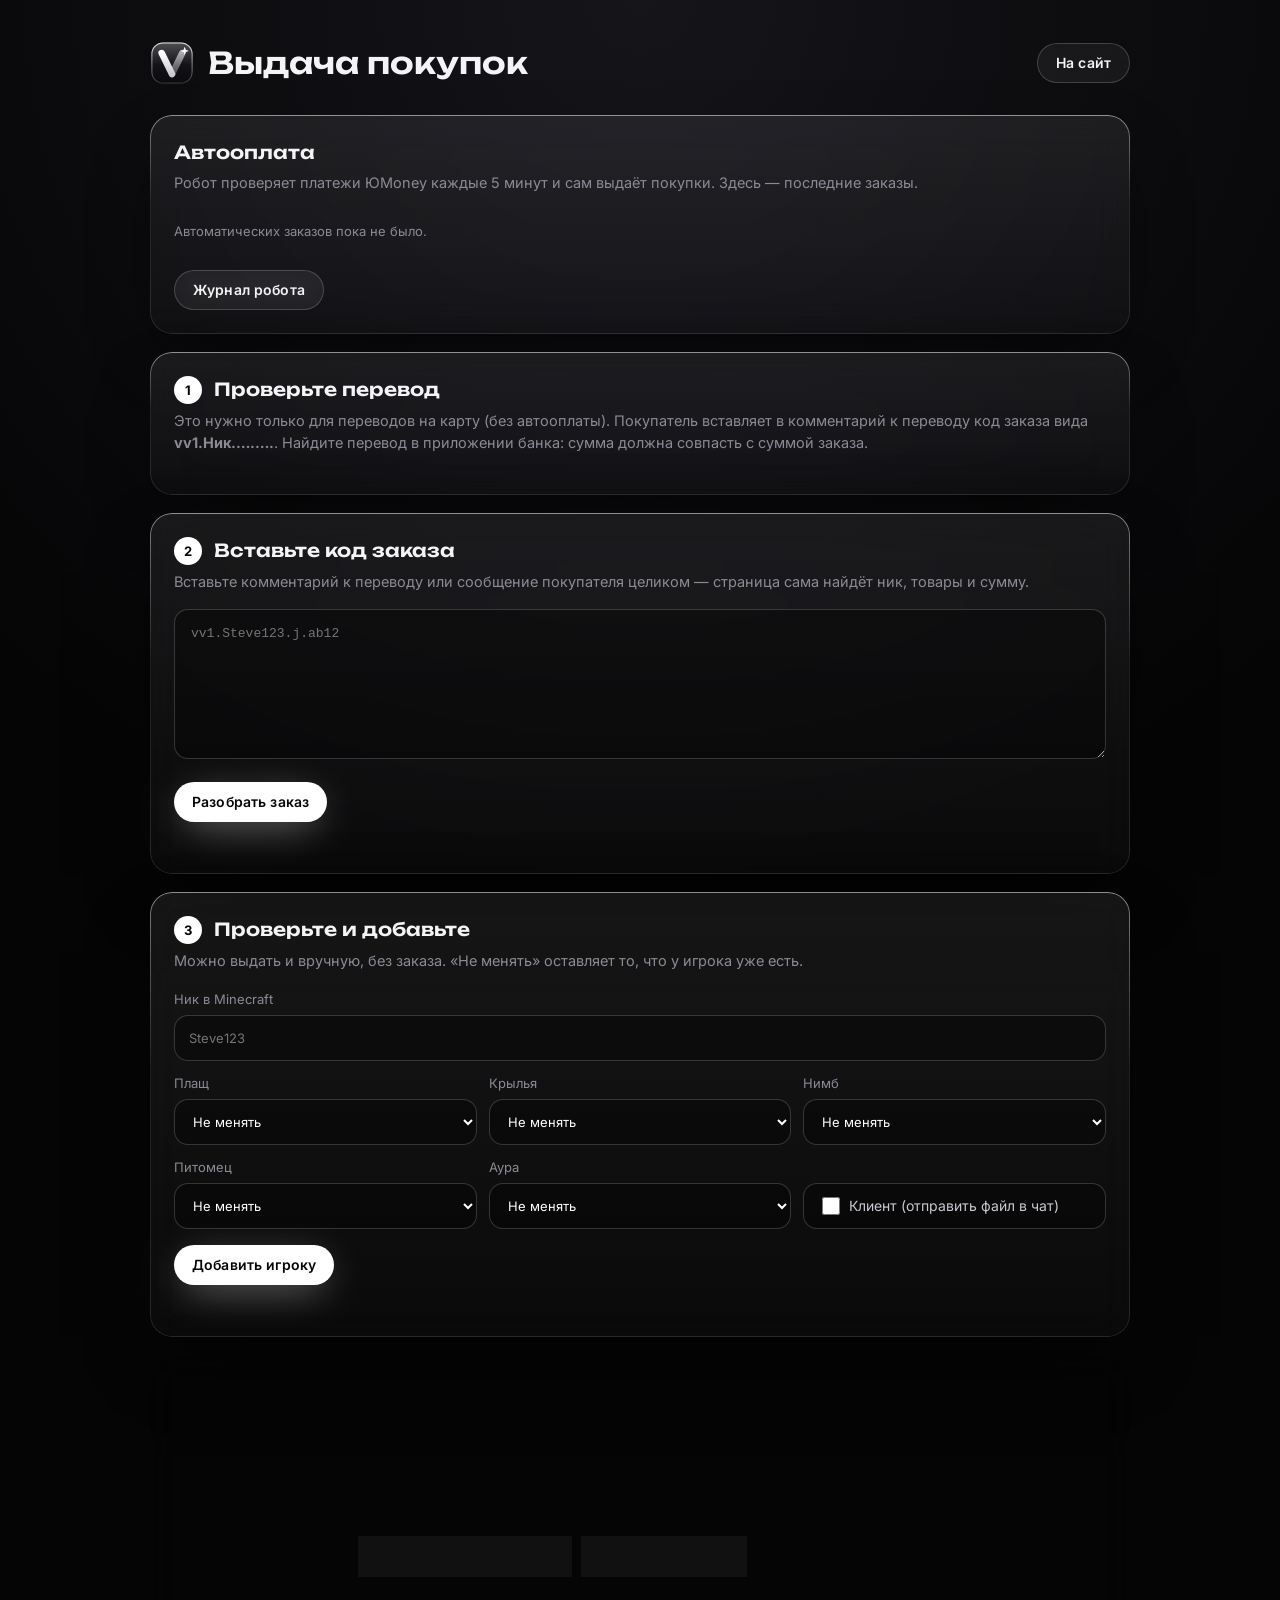
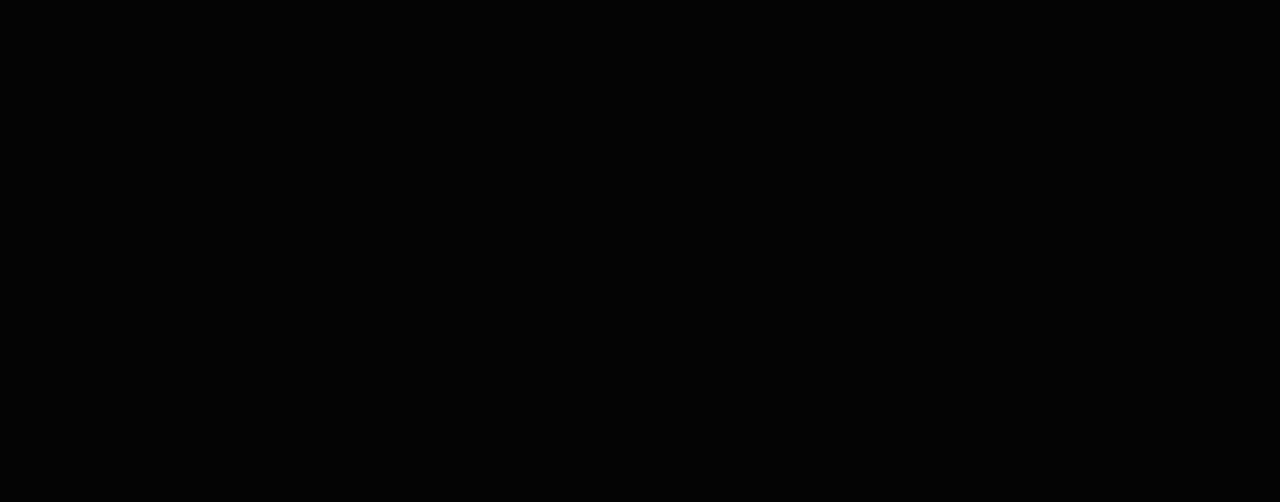
==== commit 9192db92: "ЮMoney connect: pass the one-time code straight to the local helper Co-Authored-By: Claude Opus 5.5 " ====
--- a/admin.html
+++ b/admin.html
@@ -208,6 +208,16 @@
 
   // ЮMoney OAuth: сюда возвращает после «Разрешить» (tools/connect_yoomoney.py)
   const qs = new URLSearchParams(location.search);
+  // admin.html#connect=<client_id>: код сразу уходит программе подключения на этом компьютере
+  // (python tools/connect_yoomoney.py --listen <client_id>), код ЮMoney живёт меньше минуты.
+  const cm = /^#connect=([0-9A-Fa-f]+)$/.exec(location.hash);
+  if (cm) {
+    try { sessionStorage.setItem('vvLocalConnect', '1'); } catch (e) { /* private mode */ }
+    location.replace(`https://yoomoney.ru/oauth/authorize?${new URLSearchParams({ client_id: cm[1], response_type: 'code', redirect_uri: `${location.origin}/admin.html`, scope: 'account-info operation-history' })}`);
+  }
+  let toLocal = false;
+  try { toLocal = sessionStorage.getItem('vvLocalConnect') === '1'; sessionStorage.removeItem('vvLocalConnect'); } catch (e) { /* private mode */ }
+  if (toLocal && (qs.has('code') || qs.has('error'))) location.replace(`http://127.0.0.1:8765/cb?${qs}`);
   if (qs.has('code') || qs.has('error')) {
     $('#oauth').hidden = false;
     if (qs.has('code')) $('#oauthCode').textContent = qs.get('code');
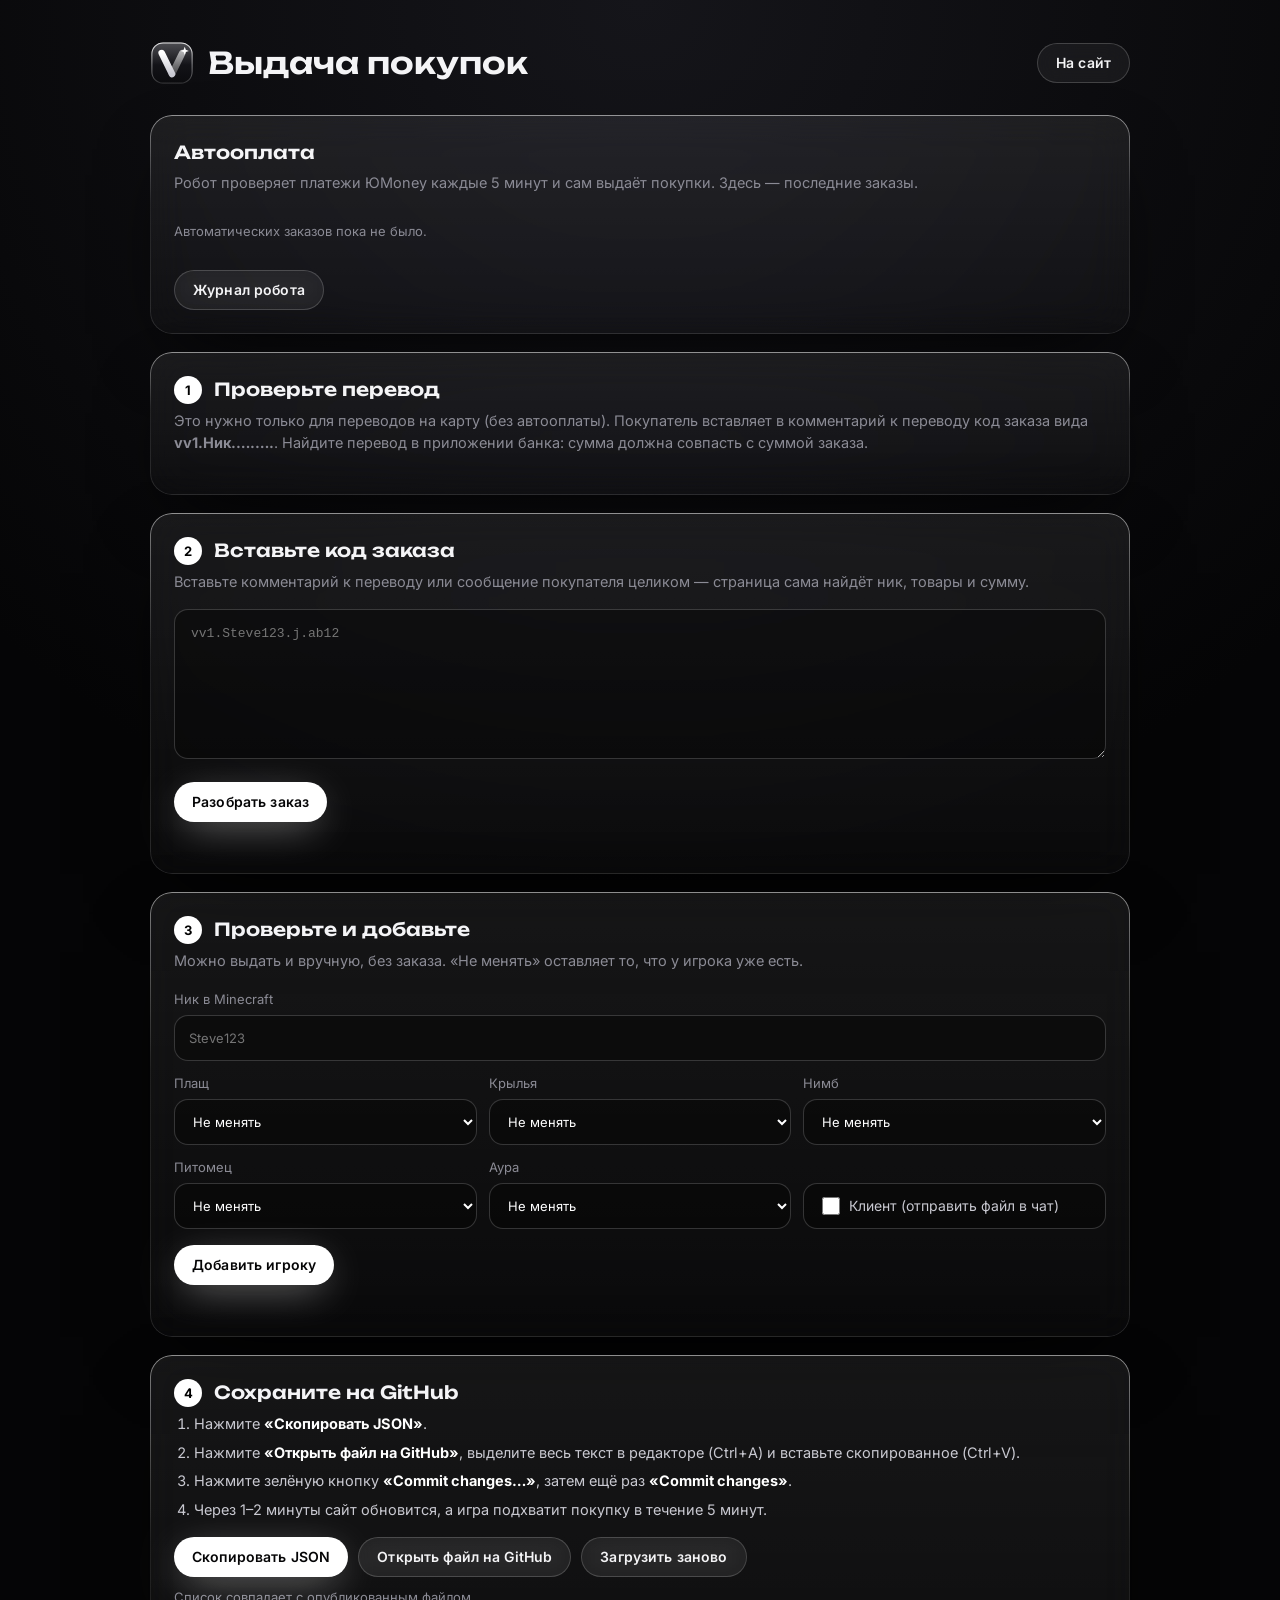
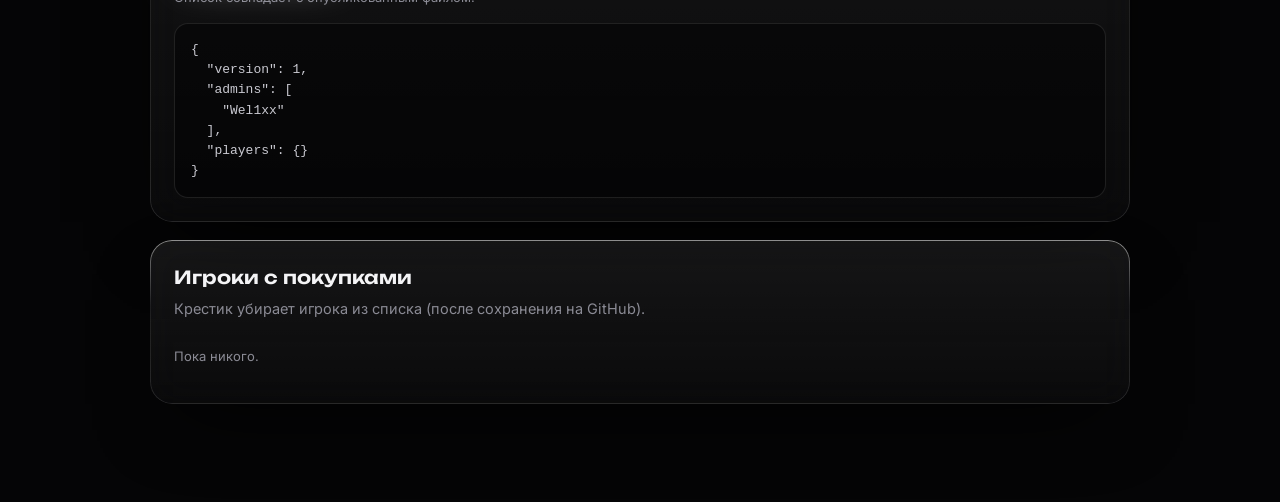
==== commit 8e2c8994: "admin: keep the local hand-off flag until ЮMoney returns Co-Authored-By: Claude Opus 5.5 <noreply@an" ====
--- a/admin.html
+++ b/admin.html
@@ -216,8 +216,10 @@
     location.replace(`https://yoomoney.ru/oauth/authorize?${new URLSearchParams({ client_id: cm[1], response_type: 'code', redirect_uri: `${location.origin}/admin.html`, scope: 'account-info operation-history' })}`);
   }
   let toLocal = false;
-  try { toLocal = sessionStorage.getItem('vvLocalConnect') === '1'; sessionStorage.removeItem('vvLocalConnect'); } catch (e) { /* private mode */ }
-  if (toLocal && (qs.has('code') || qs.has('error'))) location.replace(`http://127.0.0.1:8765/cb?${qs}`);
+  if (!cm && (qs.has('code') || qs.has('error'))) {
+    try { toLocal = sessionStorage.getItem('vvLocalConnect') === '1'; sessionStorage.removeItem('vvLocalConnect'); } catch (e) { /* private mode */ }
+  }
+  if (toLocal) location.replace(`http://127.0.0.1:8765/cb?${qs}`);
   if (qs.has('code') || qs.has('error')) {
     $('#oauth').hidden = false;
     if (qs.has('code')) $('#oauthCode').textContent = qs.get('code');
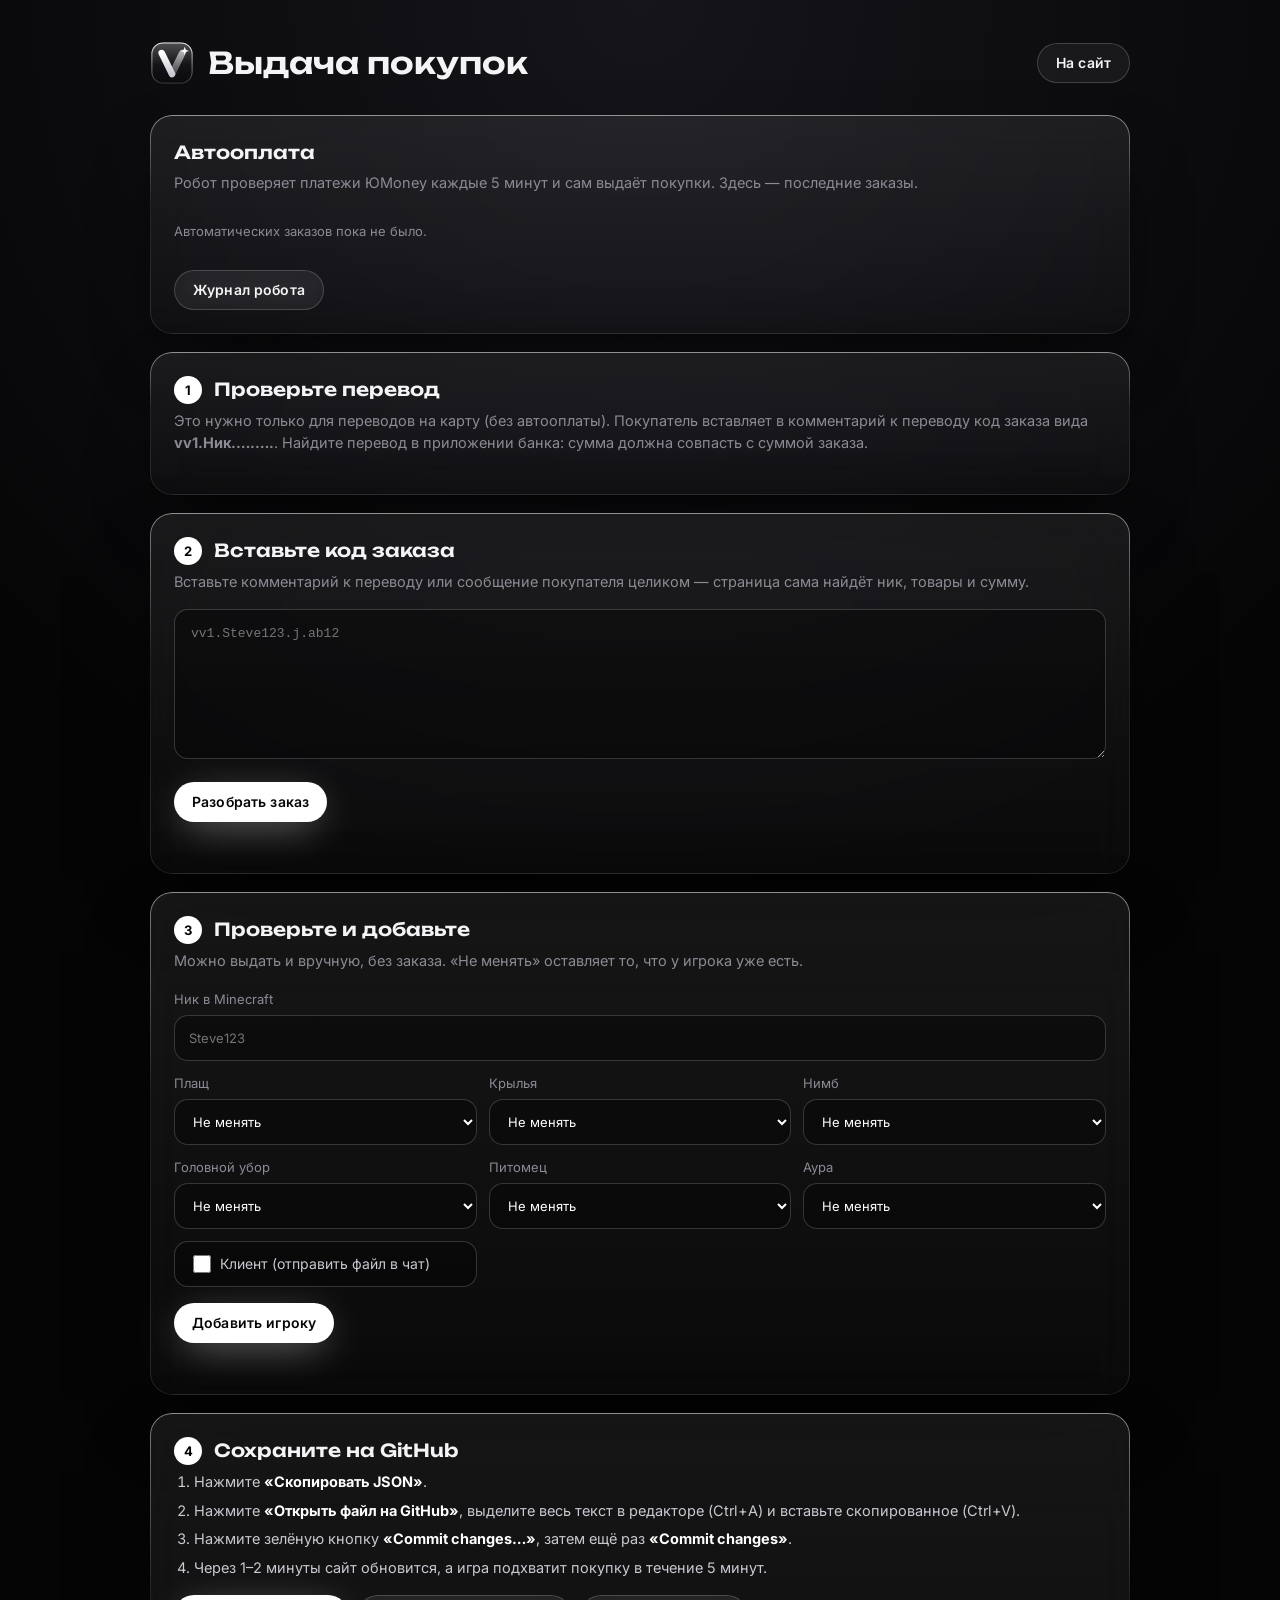
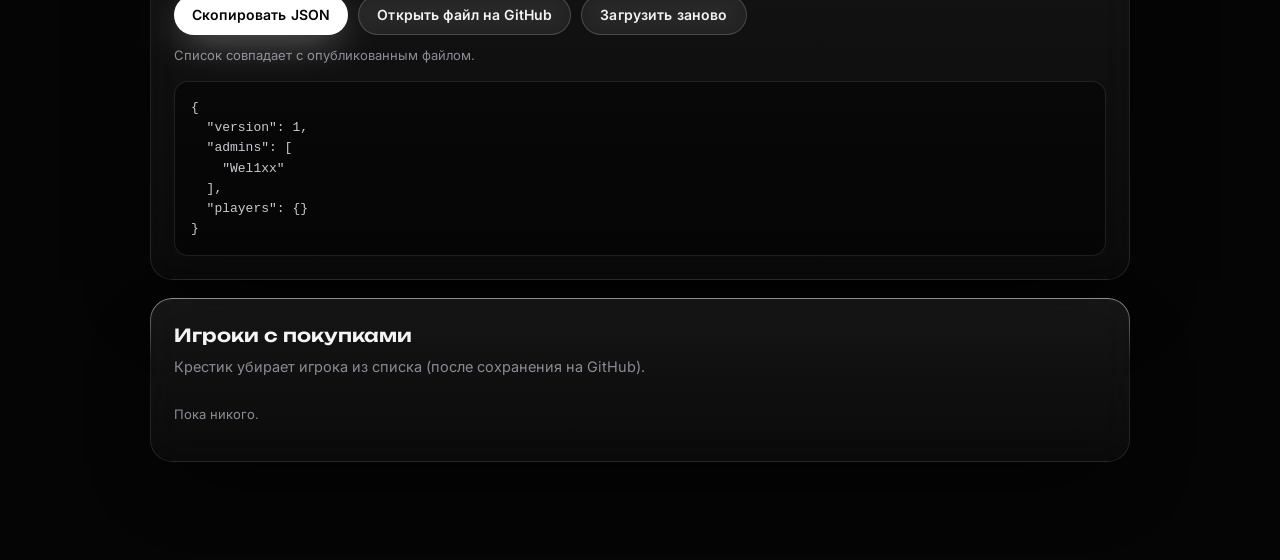
==== commit e72c04d3: "New cosmetics, English version, mobile fixes, custom capes folder Co-Authored-By: Claude Opus 5.5 <n" ====
--- a/admin.html
+++ b/admin.html
@@ -10,7 +10,7 @@
 <link rel="preconnect" href="https://fonts.googleapis.com">
 <link rel="preconnect" href="https://fonts.gstatic.com" crossorigin>
 <link href="https://fonts.googleapis.com/css2?family=Inter:wght@400;500;600;700&family=Unbounded:wght@500;600;700&display=swap" rel="stylesheet">
-<link rel="stylesheet" href="assets/css/style.css?v=6">
+<link rel="stylesheet" href="assets/css/style.css?v=10">
 <style>
   body { background: radial-gradient(120% 70% at 50% 0%, #15151a 0%, var(--bg) 60%); min-height: 100vh; }
   .adm { width: min(980px, calc(100% - 32px)); margin: 0 auto; padding: 40px 0 80px; }
@@ -119,16 +119,17 @@
 </main>
 <div class="toast" id="toast"></div>
 
-<script src="assets/js/products.js?v=6"></script>
+<script src="assets/js/products.js?v=10"></script>
 <script>
 (() => {
   const $ = (s) => document.querySelector(s);
   const SLOTS = [
-    ['cape', 'Плащ', [['glass', 'Стекло'], ['night', 'Ночь'], ['theme', 'Тема']]],
-    ['wings', 'Крылья', [['angel', 'Ангел'], ['demon', 'Демон'], ['theme', 'Тема']]],
-    ['halo', 'Нимб', [['light', 'Свет'], ['theme', 'Тема']]],
-    ['pet', 'Питомец', [['orb', 'Сфера'], ['cube', 'Куб'], ['crystal', 'Кристалл']]],
-    ['aura', 'Аура', [['sparks', 'Искры'], ['snow', 'Снег'], ['theme', 'Тема']]],
+    ['cape', 'Плащ', [['glass', 'Стекло'], ['night', 'Ночь'], ['theme', 'Тема'], ['aurora', 'Аврора'], ['flame', 'Пламя'], ['custom', 'Своя картинка']]],
+    ['wings', 'Крылья', [['angel', 'Ангел'], ['demon', 'Демон'], ['theme', 'Тема'], ['neon', 'Неон'], ['butterfly', 'Бабочка']]],
+    ['halo', 'Нимб', [['light', 'Свет'], ['theme', 'Тема'], ['stars', 'Звёздный'], ['double', 'Двойной']]],
+    ['hat', 'Головной убор', [['crown', 'Корона'], ['ears', 'Ушки'], ['horns', 'Рога']]],
+    ['pet', 'Питомец', [['orb', 'Сфера'], ['cube', 'Куб'], ['crystal', 'Кристалл'], ['star', 'Звезда'], ['heart', 'Сердце']]],
+    ['aura', 'Аура', [['sparks', 'Искры'], ['snow', 'Снег'], ['theme', 'Тема'], ['hearts', 'Сердечки'], ['flame', 'Пламя']]],
   ];
   const label = (key, val) => {
     const s = SLOTS.find((x) => x[0] === key);
--- a/assets/css/style.css
+++ b/assets/css/style.css
@@ -1,479 +1,524 @@
-/* VelikVisual — black / white / glass */
-:root {
-  --bg: #050506;
-  --bg-2: #0b0b0e;
-  --ink: #f4f4f6;
-  --ink-2: #c9c9d1;
-  --dim: #8b8b95;
-  --mute: #55555e;
-  --line: rgba(255, 255, 255, .10);
-  --line-2: rgba(255, 255, 255, .18);
-  --glass: rgba(255, 255, 255, .045);
-  --glass-2: rgba(255, 255, 255, .075);
-  --radius: 22px;
-  --radius-s: 14px;
-  --display: "Unbounded", "Inter", system-ui, sans-serif;
-  --text: "Inter", system-ui, -apple-system, "Segoe UI", sans-serif;
-  --ease: cubic-bezier(.2, .8, .2, 1);
-  --max: 1200px;
-}
-
-* { box-sizing: border-box; }
-html { scroll-behavior: smooth; -webkit-text-size-adjust: 100%; }
-body {
-  margin: 0;
-  background: var(--bg);
-  color: var(--ink);
-  font-family: var(--text);
-  font-size: 16px;
-  line-height: 1.55;
-  overflow-x: hidden;
-  -webkit-font-smoothing: antialiased;
-}
-img { max-width: 100%; display: block; }
-a { color: inherit; text-decoration: none; }
-button { font: inherit; color: inherit; background: none; border: 0; cursor: pointer; }
-::selection { background: #fff; color: #000; }
-
-/* ---------- background layers ---------- */
-#bg { position: fixed; inset: 0; width: 100%; height: 100%; z-index: -3; }
-.grain {
-  position: fixed; inset: -50%; z-index: -1; pointer-events: none; opacity: .07;
-  background-image: url("data:image/svg+xml,%3Csvg xmlns='http://www.w3.org/2000/svg' width='180' height='180'%3E%3Cfilter id='n'%3E%3CfeTurbulence type='fractalNoise' baseFrequency='.9' numOctaves='2' stitchTiles='stitch'/%3E%3C/filter%3E%3Crect width='100%25' height='100%25' filter='url(%23n)' opacity='.9'/%3E%3C/svg%3E");
-  animation: grain 1.2s steps(6) infinite;
-}
-@keyframes grain {
-  0% { transform: translate(0, 0); } 20% { transform: translate(-3%, 2%); } 40% { transform: translate(2%, -3%); }
-  60% { transform: translate(-2%, -1%); } 80% { transform: translate(3%, 3%); } 100% { transform: translate(0, 0); }
-}
-.vignette { position: fixed; inset: 0; z-index: -2; pointer-events: none;
-  background: radial-gradient(120% 80% at 50% 0%, transparent 40%, rgba(0,0,0,.65) 100%); }
-
-/* ---------- layout ---------- */
-.wrap { width: min(var(--max), calc(100% - 40px)); margin: 0 auto; }
-section { position: relative; padding: 120px 0; }
-.eyebrow {
-  display: inline-flex; align-items: center; gap: 10px; font-size: 12px; letter-spacing: .28em; text-transform: uppercase;
-  color: var(--dim); font-weight: 600;
-}
-.eyebrow::before { content: ""; width: 26px; height: 1px; background: linear-gradient(90deg, transparent, #fff); }
-.h2 {
-  font-family: var(--display); font-weight: 600; letter-spacing: -.02em; line-height: 1.04;
-  font-size: clamp(34px, 5.4vw, 72px); margin: 18px 0 18px;
-}
-.h2 .ghost { color: transparent; background: linear-gradient(180deg, rgba(255,255,255,.95) 0%, rgba(255,255,255,.55) 45%, rgba(255,255,255,.08) 100%); -webkit-background-clip: text; background-clip: text; }
-.sub { color: var(--dim); max-width: 620px; font-size: 18px; margin: 0; }
-
-/* ---------- glass primitives ---------- */
-.glass {
-  position: relative; border-radius: var(--radius);
-  background: linear-gradient(180deg, rgba(255,255,255,.075), rgba(255,255,255,.025));
-  backdrop-filter: blur(18px) saturate(120%); -webkit-backdrop-filter: blur(18px) saturate(120%);
-  box-shadow: 0 30px 80px -30px rgba(0,0,0,.9), inset 0 1px 0 rgba(255,255,255,.12);
-  isolation: isolate;
-}
-.glass::before {
-  content: ""; position: absolute; inset: 0; border-radius: inherit; padding: 1px; pointer-events: none;
-  background: linear-gradient(180deg, rgba(255,255,255,.45), rgba(255,255,255,.06) 40%, rgba(255,255,255,.12));
-  -webkit-mask: linear-gradient(#000 0 0) content-box, linear-gradient(#000 0 0);
-  -webkit-mask-composite: xor; mask-composite: exclude;
-}
-.spot::after {
-  content: ""; position: absolute; inset: 0; border-radius: inherit; pointer-events: none; opacity: 0; transition: opacity .4s;
-  background: radial-gradient(420px circle at var(--mx, 50%) var(--my, 50%), rgba(255,255,255,.10), transparent 45%);
-}
-.spot:hover::after { opacity: 1; }
-
-/* ---------- buttons ---------- */
-.btn {
-  position: relative; display: inline-flex; align-items: center; justify-content: center; gap: 10px;
-  height: 52px; padding: 0 26px; border-radius: 999px; font-weight: 600; letter-spacing: .01em;
-  transition: transform .35s var(--ease), box-shadow .35s var(--ease), background .35s;
-  overflow: hidden; white-space: nowrap;
-}
-.btn.primary { background: #fff; color: #050506; box-shadow: 0 10px 40px -10px rgba(255,255,255,.55); }
-.btn.primary:hover { transform: translateY(-2px); box-shadow: 0 18px 60px -12px rgba(255,255,255,.7); }
-.btn.ghost { background: rgba(255,255,255,.05); border: 1px solid var(--line-2); backdrop-filter: blur(12px); }
-.btn.ghost:hover { background: rgba(255,255,255,.1); transform: translateY(-2px); }
-.btn::after {
-  content: ""; position: absolute; top: 0; left: -60%; width: 40%; height: 100%;
-  background: linear-gradient(100deg, transparent, rgba(255,255,255,.55), transparent); transform: skewX(-20deg);
-  transition: left .7s var(--ease);
-}
-.btn.primary::after { background: linear-gradient(100deg, transparent, rgba(0,0,0,.12), transparent); }
-.btn:hover::after { left: 130%; }
-.btn.sm { height: 40px; padding: 0 18px; font-size: 14px; }
-.btn[disabled] { opacity: .45; pointer-events: none; }
-
-/* ---------- nav ---------- */
-.nav {
-  position: fixed; top: 16px; left: 50%; transform: translateX(-50%); z-index: 50;
-  width: min(1100px, calc(100% - 24px)); height: 62px; padding: 0 10px 0 16px;
-  display: flex; align-items: center; justify-content: space-between; border-radius: 999px;
-  transition: background .4s, transform .4s var(--ease);
-}
-.nav .brand { display: flex; align-items: center; gap: 12px; font-family: var(--display); font-weight: 600; font-size: 17px; letter-spacing: .01em; }
-.nav .brand img { width: 34px; height: 34px; }
-.nav .links { display: flex; gap: 4px; }
-.nav .links a { padding: 9px 14px; border-radius: 999px; color: var(--ink-2); font-size: 14px; transition: background .3s, color .3s; }
-.nav .links a:hover { background: rgba(255,255,255,.08); color: #fff; }
-.nav .right { display: flex; align-items: center; gap: 8px; }
-.cart-btn { position: relative; width: 44px; height: 44px; border-radius: 50%; display: grid; place-items: center; background: rgba(255,255,255,.06); border: 1px solid var(--line); transition: background .3s; }
-.cart-btn:hover { background: rgba(255,255,255,.12); }
-.cart-btn svg { width: 20px; height: 20px; }
-.cart-count { position: absolute; top: -4px; right: -4px; min-width: 20px; height: 20px; padding: 0 6px; border-radius: 10px; background: #fff; color: #000; font-size: 11px; font-weight: 700; display: grid; place-items: center; transform: scale(0); transition: transform .4s var(--ease); }
-.cart-count.on { transform: scale(1); }
-.cart-count.bump { animation: bump .5s var(--ease); }
-@keyframes bump { 50% { transform: scale(1.35); } }
-.burger { display: none; }
-
-/* ---------- hero ---------- */
-.hero { min-height: 100vh; min-height: 100svh; padding: 140px 0 80px; display: grid; place-items: center; text-align: center; overflow: hidden; }
-.floor {
-  position: absolute; left: -50%; right: -50%; bottom: -10%; height: 60%; z-index: -1; pointer-events: none;
-  background-image:
-    linear-gradient(rgba(255,255,255,.11) 1px, transparent 1px),
-    linear-gradient(90deg, rgba(255,255,255,.11) 1px, transparent 1px);
-  background-size: 64px 64px;
-  transform: perspective(600px) rotateX(64deg);
-  transform-origin: 50% 0;
-  -webkit-mask: linear-gradient(to bottom, transparent, #000 35%, #000 60%, transparent);
-  mask: linear-gradient(to bottom, transparent, #000 35%, #000 60%, transparent);
-  animation: floor 6s linear infinite;
-}
-@keyframes floor { to { background-position: 0 64px, 0 0; } }
-
-.prism-stage { position: relative; width: 220px; height: 220px; margin: 0 auto 36px; perspective: 900px; }
-.prism { position: absolute; inset: 0; transform-style: preserve-3d; transition: transform .25s ease-out; }
-.prism .layer { position: absolute; inset: 0; transform-style: preserve-3d; }
-.prism .layer img, .prism .layer svg { width: 100%; height: 100%; filter: drop-shadow(0 30px 60px rgba(0,0,0,.6)); }
-.prism .halo {
-  position: absolute; left: 50%; top: 50%; width: 330px; height: 330px; margin: -165px 0 0 -165px; border-radius: 50%;
-  border: 1px solid rgba(255,255,255,.18); transform: rotateX(72deg) translateZ(-30px);
-  box-shadow: 0 0 40px rgba(255,255,255,.15), inset 0 0 40px rgba(255,255,255,.08);
-}
-.orbit { position: absolute; left: 50%; top: 50%; width: 0; height: 0; transform-style: preserve-3d; }
-.orbit i {
-  position: absolute; width: 10px; height: 10px; margin: -5px; border-radius: 50%; background: #fff;
-  box-shadow: 0 0 16px 4px rgba(255,255,255,.7);
-  animation: orbit 5.2s linear infinite;
-}
-.orbit i:nth-child(2) { animation-delay: -1.73s; width: 6px; height: 6px; }
-.orbit i:nth-child(3) { animation-delay: -3.46s; width: 8px; height: 8px; }
-@keyframes orbit {
-  0% { transform: rotateY(0deg) translateX(170px) rotateY(0deg) translateY(-20px); }
-  50% { transform: rotateY(180deg) translateX(170px) translateY(30px); }
-  100% { transform: rotateY(360deg) translateX(170px) translateY(-20px); }
-}
-.glow-blob { position: absolute; left: 50%; top: 50%; width: 520px; height: 520px; margin: -260px; border-radius: 50%; z-index: -1;
-  background: radial-gradient(circle, rgba(255,255,255,.16), transparent 60%); filter: blur(20px); animation: breathe 6s ease-in-out infinite; }
-@keyframes breathe { 50% { transform: scale(1.12); opacity: .7; } }
-
-.title {
-  font-family: var(--display); font-weight: 700; margin: 0; line-height: .92; letter-spacing: -.03em;
-  font-size: clamp(52px, 11vw, 168px); display: flex; flex-wrap: wrap; justify-content: center; gap: 0 .22em;
-}
-.title .w { display: inline-flex; overflow: hidden; }
-.title .c { display: inline-block; transform: translateY(105%); animation: rise 1s var(--ease) forwards; }
-.title .outline .c { color: transparent; background: linear-gradient(180deg, rgba(255,255,255,.95) 0%, rgba(255,255,255,.55) 45%, rgba(255,255,255,.08) 100%); -webkit-background-clip: text; background-clip: text; padding-bottom: .04em; }
-@keyframes rise { to { transform: translateY(0); } }
-.lead { margin: 26px auto 34px; max-width: 640px; color: var(--ink-2); font-size: clamp(16px, 1.6vw, 19px); opacity: 0; animation: fade 1s .7s var(--ease) forwards; }
-.cta { display: flex; gap: 12px; justify-content: center; flex-wrap: wrap; opacity: 0; animation: fade 1s .9s var(--ease) forwards; }
-@keyframes fade { from { opacity: 0; transform: translateY(14px); } to { opacity: 1; transform: none; } }
-.stats { margin: 56px auto 0; display: inline-flex; border-radius: 999px; overflow: hidden; opacity: 0; animation: fade 1s 1.1s var(--ease) forwards; }
-.stats div { padding: 14px 26px; text-align: left; }
-.stats div + div { border-left: 1px solid var(--line); }
-.stats b { display: block; font-family: var(--display); font-size: 20px; font-weight: 600; }
-.stats span { color: var(--dim); font-size: 13px; }
-.scroll-hint { position: absolute; bottom: 26px; left: 50%; width: 26px; height: 42px; margin-left: -13px; border: 1px solid var(--line-2); border-radius: 14px; }
-.scroll-hint::after { content: ""; position: absolute; left: 50%; top: 8px; width: 4px; height: 8px; margin-left: -2px; border-radius: 2px; background: #fff; animation: wheel 1.8s infinite; }
-@keyframes wheel { 0% { opacity: 0; transform: translateY(0); } 30% { opacity: 1; } 100% { opacity: 0; transform: translateY(14px); } }
-
-/* ---------- marquee ---------- */
-.marquee { padding: 34px 0; border-top: 1px solid var(--line); border-bottom: 1px solid var(--line); overflow: hidden; background: rgba(255,255,255,.015); }
-.marquee .row { display: flex; width: max-content; gap: 48px; animation: slide 38s linear infinite; }
-.marquee .row.rev { animation-direction: reverse; animation-duration: 46s; margin-top: 14px; }
-.marquee span { font-family: var(--display); font-weight: 600; font-size: clamp(26px, 4vw, 52px); letter-spacing: -.02em; white-space: nowrap; }
-.marquee .o { color: transparent; background: linear-gradient(180deg, rgba(255,255,255,.55), rgba(255,255,255,.06)); -webkit-background-clip: text; background-clip: text; }
-.marquee .star { opacity: .5; }
-@keyframes slide { to { transform: translateX(-50%); } }
-
-/* ---------- reveal ---------- */
-.reveal { opacity: 0; transform: translateY(40px); transition: opacity 1s var(--ease), transform 1s var(--ease); }
-.reveal.in { opacity: 1; transform: none; }
-.reveal.d1 { transition-delay: .08s; } .reveal.d2 { transition-delay: .16s; } .reveal.d3 { transition-delay: .24s; }
-
-/* ---------- features bento ---------- */
-.bento { margin-top: 56px; display: grid; grid-template-columns: repeat(6, 1fr); gap: 18px; }
-.tile { padding: 26px; min-height: 290px; display: flex; flex-direction: column; overflow: hidden; }
-.tile h3 { font-family: var(--display); font-weight: 600; font-size: 21px; margin: auto 0 6px; letter-spacing: -.01em; }
-.tile p { margin: 0; color: var(--dim); font-size: 14.5px; }
-.tile .demo { position: relative; flex: 1; min-height: 150px; margin: -6px -6px 18px; display: grid; place-items: center; }
-.t-a { grid-column: span 3; } .t-b { grid-column: span 3; } .t-c { grid-column: span 2; } .t-d { grid-column: span 2; } .t-e { grid-column: span 2; } .t-f { grid-column: span 6; min-height: 0; }
-
-/* TargetHUD demo */
-.thud { width: 250px; padding: 14px; display: grid; grid-template-columns: 54px 1fr; gap: 12px; align-items: center; border-radius: 16px; }
-.thud .head { width: 54px; height: 54px; border-radius: 12px; background: linear-gradient(135deg, #fff, #8a8a94); position: relative; overflow: hidden; animation: hurt 3s infinite; }
-.thud .head::before, .thud .head::after { content: ""; position: absolute; top: 22px; width: 9px; height: 7px; background: #111; }
-.thud .head::before { left: 12px; } .thud .head::after { right: 12px; }
-@keyframes hurt { 0%, 30%, 100% { filter: none; transform: none; } 33% { filter: brightness(.6) sepia(1) hue-rotate(-50deg) saturate(5); transform: scale(.92); } 40% { filter: none; transform: none; } }
-.thud b { display: block; font-size: 15px; }
-.thud small { color: var(--dim); font-size: 12px; }
-.hp { margin-top: 8px; height: 6px; border-radius: 3px; background: rgba(255,255,255,.12); position: relative; overflow: hidden; }
-.hp i { position: absolute; inset: 0; border-radius: 3px; transform-origin: left; }
-.hp .ghost { background: rgba(255,255,255,.35); animation: hpg 3s infinite; }
-.hp .fill { background: linear-gradient(90deg, #fff, #8a8a94); animation: hpf 3s infinite; }
-@keyframes hpf { 0%, 30% { transform: scaleX(1); } 34%, 70% { transform: scaleX(.62); } 74%, 100% { transform: scaleX(1); } }
-@keyframes hpg { 0%, 38% { transform: scaleX(1); } 55%, 70% { transform: scaleX(.62); } 74%, 100% { transform: scaleX(1); } }
-
-/* jump circles demo */
-.floorlet { position: relative; width: 100%; height: 170px; perspective: 500px; }
-.floorlet .plane { position: absolute; inset: 0; transform: rotateX(68deg); transform-style: preserve-3d; }
-.floorlet .ring { position: absolute; left: 50%; top: 50%; width: 220px; height: 220px; margin: -110px; border-radius: 50%;
-  border: 3px solid #fff; box-shadow: 0 0 22px rgba(255,255,255,.8), inset 0 0 22px rgba(255,255,255,.35);
-  animation: jump 2.4s var(--ease) infinite; opacity: 0; }
-.floorlet .ring:nth-child(2) { animation-delay: .8s; } .floorlet .ring:nth-child(3) { animation-delay: 1.6s; }
-@keyframes jump { 0% { transform: scale(.1); opacity: 1; } 100% { transform: scale(1); opacity: 0; } }
-.floorlet .dot { position: absolute; left: 50%; top: 32%; width: 26px; height: 46px; margin-left: -13px; border-radius: 8px; background: linear-gradient(#fff, #9a9aa4); animation: hop 0.8s ease-in-out infinite alternate; }
-@keyframes hop { to { transform: translateY(-26px); } }
-
-/* mini clickgui demo */
-.mini-gui { width: 300px; height: 160px; border-radius: 16px; display: grid; grid-template-columns: 80px 1fr; overflow: hidden; }
-.mini-gui aside { border-right: 1px solid var(--line); padding: 12px 10px; display: grid; gap: 8px; align-content: start; }
-.mini-gui aside i { height: 9px; border-radius: 5px; background: rgba(255,255,255,.14); }
-.mini-gui aside i:first-child { background: #fff; }
-.mini-gui main { padding: 12px; display: grid; gap: 8px; }
-.mini-gui .card { display: flex; align-items: center; justify-content: space-between; padding: 8px 10px; border-radius: 10px; background: rgba(255,255,255,.05); }
-.mini-gui .card span { width: 70px; height: 7px; border-radius: 4px; background: rgba(255,255,255,.4); }
-.sw { width: 30px; height: 16px; border-radius: 8px; background: rgba(255,255,255,.18); position: relative; }
-.sw::after { content: ""; position: absolute; top: 3px; left: 3px; width: 10px; height: 10px; border-radius: 50%; background: #bbb; transition: transform .4s var(--ease), background .4s; }
-.sw.on { background: linear-gradient(90deg, #fff, #9a9aa4); }
-.sw.on::after { transform: translateX(14px); background: #111; }
-
-/* cosmetics demo (wings + halo) */
-.cos-demo { position: relative; width: 200px; height: 170px; }
-.cos-demo .body { position: absolute; left: 50%; top: 52px; width: 34px; height: 82px; margin-left: -17px; border-radius: 10px; background: linear-gradient(#e9e9ee, #6e6e78); }
-.cos-demo .halo2 { position: absolute; left: 50%; top: 20px; width: 56px; height: 16px; margin-left: -28px; border-radius: 50%; border: 3px solid #fff; box-shadow: 0 0 18px #fff; animation: bob 2.4s ease-in-out infinite; }
-@keyframes bob { 50% { transform: translateY(-6px); } }
-.wing { position: absolute; top: 40px; width: 90px; height: 90px; transform-origin: 100% 50%; }
-.wing.l { left: 12px; animation: flapL 1.6s ease-in-out infinite; }
-.wing.r { right: 12px; transform-origin: 0 50%; animation: flapR 1.6s ease-in-out infinite; }
-.wing svg { width: 100%; height: 100%; filter: drop-shadow(0 0 8px rgba(255,255,255,.6)); }
-@keyframes flapL { 50% { transform: rotateY(55deg) rotate(-6deg); } }
-@keyframes flapR { 50% { transform: rotateY(-55deg) rotate(6deg); } }
-
-/* config code demo */
-.codechip { font-family: ui-monospace, "Cascadia Code", Consolas, monospace; font-size: 13px; padding: 14px 16px; border-radius: 12px; background: rgba(0,0,0,.35); border: 1px solid var(--line); color: var(--ink-2); width: 270px; overflow: hidden; white-space: nowrap; position: relative; }
-.codechip::after { content: "Скопировано ✓"; position: absolute; inset: 0; display: grid; place-items: center; background: #fff; color: #000; font-family: var(--text); font-weight: 600; transform: translateY(100%); animation: copied 4s infinite; }
-@keyframes copied { 0%, 55% { transform: translateY(100%); } 62%, 85% { transform: none; } 92%, 100% { transform: translateY(-100%); } }
-.typed { display: inline-block; overflow: hidden; vertical-align: bottom; max-width: 0; animation: type 4s steps(28) infinite; }
-@keyframes type { 0% { max-width: 0; } 45%, 100% { max-width: 100%; } }
-
-/* versions strip */
-.versions { display: flex; flex-wrap: wrap; gap: 10px; margin-top: 18px; }
-.versions span { padding: 9px 16px; border-radius: 999px; border: 1px solid var(--line-2); font-size: 14px; color: var(--ink-2); animation: lit 7s infinite; }
-@keyframes lit { 0%, 12% { background: #fff; color: #000; border-color: #fff; } 18%, 100% { background: transparent; color: var(--ink-2); } }
-.t-f .row2 { display: grid; grid-template-columns: 1fr auto; gap: 30px; align-items: center; }
-.bignum { font-family: var(--display); font-weight: 700; font-size: clamp(54px, 8vw, 110px); line-height: .9; letter-spacing: -.04em; }
-.bignum small { font-size: .3em; color: var(--dim); letter-spacing: 0; font-weight: 500; display: block; margin-top: 6px; }
-
-/* ---------- showcase gallery ---------- */
-.gallery { margin-top: 50px; display: flex; gap: 22px; overflow-x: auto; scroll-snap-type: x mandatory; padding: 10px 20px 30px; cursor: grab; scrollbar-width: none; }
-.gallery::-webkit-scrollbar { display: none; }
-.gallery.drag { cursor: grabbing; scroll-snap-type: none; }
-.shot { flex: 0 0 min(780px, 86vw); scroll-snap-align: center; padding: 12px; border-radius: 26px; transition: transform .6s var(--ease); }
-.shot img { border-radius: 16px; aspect-ratio: 16 / 9; object-fit: cover; width: 100%; user-select: none; -webkit-user-drag: none; }
-.shot figcaption { display: flex; justify-content: space-between; align-items: baseline; gap: 16px; padding: 14px 8px 4px; }
-.shot figcaption b { font-family: var(--display); font-weight: 600; }
-.shot figcaption span { color: var(--dim); font-size: 14px; }
-.gallery-nav { display: flex; gap: 10px; justify-content: flex-end; margin-top: -10px; }
-.round { width: 50px; height: 50px; border-radius: 50%; border: 1px solid var(--line-2); display: grid; place-items: center; transition: background .3s; }
-.round:hover { background: rgba(255,255,255,.1); }
-
-/* ---------- shop ---------- */
-.shop-head { display: flex; justify-content: space-between; align-items: end; gap: 30px; flex-wrap: wrap; }
-.tabs { display: flex; flex-wrap: wrap; gap: 6px; padding: 6px; border-radius: 999px; }
-.tabs button { padding: 10px 16px; border-radius: 999px; color: var(--ink-2); font-size: 14px; transition: background .3s, color .3s; }
-.tabs button.on { background: #fff; color: #000; font-weight: 600; }
-.tabs button:not(.on):hover { background: rgba(255,255,255,.08); }
-.products { margin-top: 36px; display: grid; grid-template-columns: repeat(auto-fill, minmax(260px, 1fr)); gap: 18px; }
-.product { padding: 14px; display: flex; flex-direction: column; transition: transform .5s var(--ease); }
-.product:hover { transform: translateY(-6px); }
-.product.hide { display: none; }
-.stage { position: relative; height: 200px; border-radius: 16px; overflow: hidden; display: grid; place-items: center;
-  background: radial-gradient(120% 90% at 50% 100%, rgba(255,255,255,.10), transparent 60%), rgba(0,0,0,.35); }
-.stage::after { content: ""; position: absolute; inset: auto 0 0; height: 40%; background: linear-gradient(transparent, rgba(0,0,0,.35)); pointer-events: none; }
-.product .meta { padding: 16px 6px 6px; display: flex; flex-direction: column; gap: 6px; flex: 1; }
-.product .tag { align-self: flex-start; font-size: 11px; letter-spacing: .14em; text-transform: uppercase; color: var(--dim); }
-.product h4 { margin: 0; font-family: var(--display); font-weight: 600; font-size: 18px; }
-.product p { margin: 0; color: var(--dim); font-size: 14px; flex: 1; }
-.product .buy { display: flex; align-items: center; justify-content: space-between; margin-top: 12px; }
-.price { font-family: var(--display); font-weight: 600; font-size: 22px; }
-.price small { font-family: var(--text); color: var(--dim); font-size: 13px; font-weight: 400; }
-.badge { position: absolute; top: 12px; left: 12px; z-index: 2; padding: 5px 10px; border-radius: 999px; font-size: 11px; font-weight: 700; letter-spacing: .08em; background: #fff; color: #000; }
-.add.added { background: rgba(255,255,255,.18); color: #fff; box-shadow: none; }
-
-/* product previews */
-.pv-figure { position: relative; width: 70px; height: 130px; }
-.pv-figure .torso { position: absolute; left: 15px; top: 22px; width: 40px; height: 56px; border-radius: 6px; background: linear-gradient(#55555e, #2b2b31); }
-.pv-figure .headb { position: absolute; left: 19px; top: -10px; width: 32px; height: 32px; border-radius: 6px; background: linear-gradient(#6a6a74, #3a3a42); }
-.pv-figure .legs { position: absolute; left: 15px; top: 78px; width: 40px; height: 50px; border-radius: 0 0 6px 6px; background: linear-gradient(#3a3a42, #1d1d22); }
-.cape { position: absolute; left: 8px; top: 20px; width: 54px; height: 100px; transform-origin: 50% 0; animation: sway 3s ease-in-out infinite; border-radius: 4px 4px 10px 10px; z-index: 3; }
-@keyframes sway { 50% { transform: perspective(200px) rotateX(24deg) skewX(3deg); } }
-.cape.glass { background: linear-gradient(180deg, rgba(255,255,255,.55), rgba(255,255,255,.12)); border: 1px solid rgba(255,255,255,.8); box-shadow: 0 0 22px rgba(255,255,255,.35); }
-.cape.glass::after { content: ""; position: absolute; inset: 0; border-radius: inherit; background: linear-gradient(170deg, transparent 30%, rgba(255,255,255,.7) 45%, transparent 60%); background-size: 100% 300%; animation: sheen 2.6s linear infinite; }
-@keyframes sheen { from { background-position: 0 100%; } to { background-position: 0 -200%; } }
-.cape.night { background: radial-gradient(1.5px 1.5px at 20% 30%, #fff, transparent), radial-gradient(1.5px 1.5px at 70% 60%, #fff, transparent), radial-gradient(1px 1px at 40% 80%, #fff, transparent), radial-gradient(1px 1px at 80% 20%, #fff, transparent), linear-gradient(#18181d, #050506); border: 1px solid rgba(255,255,255,.35); }
-.cape.theme { background: linear-gradient(180deg, #fff, #7e7e8a, #fff); background-size: 100% 300%; animation: sway 3s ease-in-out infinite, flow 3s linear infinite; border: 1px solid #fff; }
-@keyframes flow { to { background-position: 0 300%; } }
-.stage.back .pv-figure .cape { z-index: 2; }
-.pv-halo { position: absolute; left: 50%; top: 34px; width: 70px; height: 20px; margin-left: -35px; border-radius: 50%; border: 3px solid #fff; box-shadow: 0 0 20px #fff, inset 0 0 10px rgba(255,255,255,.6); animation: bob 2.4s ease-in-out infinite; z-index: 3; }
-.pv-halo.theme { border-color: #c9c9d1; box-shadow: 0 0 26px rgba(255,255,255,.8); animation: bob 2.4s ease-in-out infinite, spinhue 3s linear infinite; }
-@keyframes spinhue { 50% { border-color: #fff; } }
-.pv-wings { position: absolute; left: 50%; top: 40px; width: 220px; height: 120px; margin-left: -110px; }
-.pv-wings .wing { top: 0; width: 110px; height: 110px; }
-.pv-wings .wing.l { left: 0; } .pv-wings .wing.r { right: 0; }
-.pv-wings.demon { --wf: #0c0c0f; --ws: #fff; }
-.pv-wings.demon .wing svg { filter: drop-shadow(0 0 6px rgba(255,255,255,.9)); }
-.pv-orb { width: 46px; height: 46px; border-radius: 50%; background: radial-gradient(circle at 35% 30%, #fff, #a8a8b0 45%, rgba(255,255,255,.1) 70%); box-shadow: 0 0 40px rgba(255,255,255,.6); animation: float 3s ease-in-out infinite; position: relative; }
-.pv-orb::before, .pv-orb::after { content: ""; position: absolute; width: 8px; height: 8px; border-radius: 50%; background: #fff; box-shadow: 0 0 10px #fff; top: 50%; left: 50%; animation: orbit2 2.4s linear infinite; }
-.pv-orb::after { animation-delay: -1.2s; }
-@keyframes orbit2 { from { transform: rotate(0) translateX(40px); } to { transform: rotate(360deg) translateX(40px); } }
-@keyframes float { 50% { transform: translateY(-12px); } }
-.pv-cube { width: 56px; height: 56px; position: relative; transform-style: preserve-3d; animation: spin3d 6s linear infinite; }
-.pv-cube i { position: absolute; inset: 0; border: 1.5px solid rgba(255,255,255,.9); background: rgba(255,255,255,.08); box-shadow: inset 0 0 18px rgba(255,255,255,.25); }
-.pv-cube i:nth-child(1) { transform: translateZ(28px); } .pv-cube i:nth-child(2) { transform: rotateY(180deg) translateZ(28px); }
-.pv-cube i:nth-child(3) { transform: rotateY(90deg) translateZ(28px); } .pv-cube i:nth-child(4) { transform: rotateY(-90deg) translateZ(28px); }
-.pv-cube i:nth-child(5) { transform: rotateX(90deg) translateZ(28px); } .pv-cube i:nth-child(6) { transform: rotateX(-90deg) translateZ(28px); }
-@keyframes spin3d { from { transform: rotateX(-22deg) rotateY(0); } to { transform: rotateX(-22deg) rotateY(360deg); } }
-.pv-crystal { width: 64px; height: 100px; animation: float 3s ease-in-out infinite; }
-.pv-crystal svg { width: 100%; height: 100%; animation: spinY 5s linear infinite; filter: drop-shadow(0 0 14px rgba(255,255,255,.6)); }
-@keyframes spinY { to { transform: rotateY(360deg); } }
-.pv-aura { position: absolute; inset: 0; }
-.pv-aura i { position: absolute; bottom: 20px; width: 6px; height: 6px; border-radius: 50%; background: #fff; box-shadow: 0 0 12px #fff; animation: rise2 2.6s linear infinite; opacity: 0; }
-.pv-aura.snow i { animation-name: fall; top: 10px; bottom: auto; }
-@keyframes rise2 { 0% { opacity: 0; transform: translateY(0); } 20% { opacity: 1; } 100% { opacity: 0; transform: translateY(-150px); } }
-@keyframes fall { 0% { opacity: 0; transform: translateY(0); } 20% { opacity: 1; } 100% { opacity: 0; transform: translateY(170px); } }
-.pv-aura::after { content: ""; position: absolute; left: 50%; bottom: 16px; width: 120px; height: 26px; margin-left: -60px; border-radius: 50%; border: 2px solid rgba(255,255,255,.7); box-shadow: 0 0 20px rgba(255,255,255,.5); }
-.pv-client { width: 110px; height: 110px; animation: float 4s ease-in-out infinite; }
-.pv-bundle { display: flex; gap: 10px; align-items: center; }
-.pv-bundle > * { transform: scale(.75); }
-
-/* ---------- configs ---------- */
-.cfg-grid { margin-top: 44px; display: grid; grid-template-columns: repeat(auto-fill, minmax(320px, 1fr)); gap: 18px; }
-.cfg { padding: 22px; display: flex; flex-direction: column; gap: 10px; }
-.cfg .top { display: flex; justify-content: space-between; align-items: baseline; gap: 12px; }
-.cfg h4 { margin: 0; font-family: var(--display); font-weight: 600; font-size: 19px; }
-.cfg .by { color: var(--dim); font-size: 13px; }
-.cfg p { margin: 0; color: var(--dim); font-size: 14px; }
-.chips { display: flex; gap: 6px; flex-wrap: wrap; }
-.chips span { font-size: 12px; padding: 4px 10px; border-radius: 999px; border: 1px solid var(--line-2); color: var(--ink-2); }
-.cfg code { display: block; font-family: ui-monospace, Consolas, monospace; font-size: 12px; color: var(--dim); background: rgba(0,0,0,.35); border: 1px solid var(--line); border-radius: 10px; padding: 10px 12px; white-space: nowrap; overflow: hidden; text-overflow: ellipsis; }
-.cfg .btn { align-self: flex-start; }
-.steps { margin-top: 30px; display: grid; grid-template-columns: repeat(4, 1fr); gap: 14px; }
-.step { padding: 18px; border-radius: var(--radius-s); }
-.step b { font-family: var(--display); font-size: 28px; display: block; color: transparent; background: linear-gradient(180deg, rgba(255,255,255,.95) 0%, rgba(255,255,255,.55) 45%, rgba(255,255,255,.08) 100%); -webkit-background-clip: text; background-clip: text; }
-.step span { color: var(--ink-2); font-size: 14px; }
-
-/* ---------- install / faq ---------- */
-.install { display: grid; grid-template-columns: 1.1fr .9fr; gap: 20px; margin-top: 44px; }
-.install .box { padding: 28px; }
-.install ol { margin: 14px 0 0; padding-left: 20px; color: var(--ink-2); }
-.install ol li { margin: 8px 0; }
-.kbd { display: inline-block; padding: 2px 8px; border-radius: 6px; border: 1px solid var(--line-2); background: rgba(255,255,255,.06); font-size: 13px; font-weight: 600; }
-.faq { margin-top: 44px; display: grid; gap: 12px; }
-.faq details { padding: 0 24px; border-radius: 18px; transition: background .3s; }
-.faq summary { list-style: none; cursor: pointer; padding: 22px 0; font-weight: 600; font-size: 17px; display: flex; justify-content: space-between; gap: 20px; }
-.faq summary::-webkit-details-marker { display: none; }
-.faq summary::after { content: "+"; font-family: var(--display); font-size: 22px; transition: transform .4s var(--ease); line-height: 1; }
-.faq details[open] summary::after { transform: rotate(45deg); }
-.faq details p { margin: 0 0 22px; color: var(--dim); }
-
-/* ---------- footer ---------- */
-footer { padding: 70px 0 50px; border-top: 1px solid var(--line); }
-.foot { display: flex; justify-content: space-between; gap: 30px; flex-wrap: wrap; align-items: center; }
-.foot .brand { display: flex; gap: 12px; align-items: center; font-family: var(--display); font-weight: 600; }
-.foot .brand img { width: 40px; }
-.foot small { color: var(--mute); display: block; margin-top: 20px; max-width: 760px; }
-.giant { font-family: var(--display); font-weight: 700; font-size: clamp(60px, 15vw, 220px); letter-spacing: -.05em; line-height: .9; margin: 50px 0 0; color: transparent; background: linear-gradient(180deg, rgba(255,255,255,.16), rgba(255,255,255,0) 85%); -webkit-background-clip: text; background-clip: text; user-select: none; text-align: center; }
-
-/* ---------- drawer / modal ---------- */
-.overlay { position: fixed; inset: 0; z-index: 80; background: rgba(0,0,0,.55); backdrop-filter: blur(6px); opacity: 0; pointer-events: none; transition: opacity .4s; }
-.overlay.on { opacity: 1; pointer-events: auto; }
-.drawer { position: fixed; top: 12px; right: 12px; bottom: 12px; z-index: 90; width: min(440px, calc(100% - 24px)); border-radius: 26px; padding: 24px; display: flex; flex-direction: column;
-  transform: translateX(110%); transition: transform .6s var(--ease); background: linear-gradient(180deg, rgba(24,24,28,.92), rgba(10,10,12,.94)); }
-.drawer.on { transform: none; }
-.drawer header { display: flex; justify-content: space-between; align-items: center; }
-.drawer h3 { margin: 0; font-family: var(--display); font-weight: 600; font-size: 22px; }
-.close { width: 40px; height: 40px; border-radius: 50%; border: 1px solid var(--line); display: grid; place-items: center; font-size: 20px; }
-.close:hover { background: rgba(255,255,255,.08); }
-.items { flex: 1; overflow: auto; margin: 18px -6px; padding: 0 6px; display: grid; gap: 10px; align-content: start; }
-.item { display: grid; grid-template-columns: 1fr auto auto; gap: 12px; align-items: center; padding: 14px 16px; border-radius: 14px; background: rgba(255,255,255,.05); border: 1px solid var(--line); animation: fade .4s var(--ease); }
-.item b { font-size: 15px; } .item small { display: block; color: var(--dim); font-size: 12.5px; }
-.item .rm { width: 30px; height: 30px; border-radius: 50%; color: var(--dim); }
-.item .rm:hover { background: rgba(255,255,255,.1); color: #fff; }
-.empty { color: var(--dim); text-align: center; padding: 40px 0; }
-.field { display: grid; gap: 6px; margin-bottom: 12px; }
-.field label { font-size: 13px; color: var(--dim); }
-.field input { height: 48px; border-radius: 14px; border: 1px solid var(--line-2); background: rgba(0,0,0,.3); color: #fff; padding: 0 16px; font: inherit; outline: none; transition: border .3s, box-shadow .3s; }
-.field input:focus { border-color: #fff; box-shadow: 0 0 0 4px rgba(255,255,255,.08); }
-.total { display: flex; justify-content: space-between; align-items: baseline; margin: 6px 0 16px; }
-.total b { font-family: var(--display); font-size: 26px; }
-.note { color: var(--mute); font-size: 12.5px; margin: 10px 0 0; text-align: center; }
-.modal { position: fixed; left: 50%; top: 50%; z-index: 95; width: min(560px, calc(100% - 24px)); max-height: calc(100% - 24px); overflow: auto; padding: 30px; border-radius: 28px;
-  transform: translate(-50%, -46%) scale(.96); opacity: 0; pointer-events: none; transition: all .5s var(--ease); background: linear-gradient(180deg, rgba(26,26,30,.95), rgba(10,10,12,.96)); }
-.modal.on { transform: translate(-50%, -50%); opacity: 1; pointer-events: auto; }
-.modal h3 { margin: 0 0 8px; font-family: var(--display); font-weight: 600; font-size: 24px; }
-.modal p { color: var(--ink-2); }
-.modal pre { white-space: pre-wrap; font-family: ui-monospace, Consolas, monospace; font-size: 13px; background: rgba(0,0,0,.4); border: 1px solid var(--line); border-radius: 14px; padding: 14px; color: var(--ink-2); }
-.modal .row { display: flex; gap: 10px; flex-wrap: wrap; margin-top: 16px; }
-.modal .eyebrow { margin-bottom: 10px; }
-.modal .note { text-align: left; }
-.pay { display: grid; gap: 8px; margin-top: 16px; }
-.pay-row { display: grid; grid-template-columns: 110px 1fr auto; gap: 12px; align-items: center; min-height: 52px; padding: 8px 8px 8px 16px; border-radius: 14px; background: rgba(255,255,255,.05); border: 1px solid var(--line); }
-.pay-row span { color: var(--dim); font-size: 13px; }
-.pay-row b { font-family: ui-monospace, Consolas, monospace; font-size: 15px; font-weight: 600; letter-spacing: .02em; overflow-wrap: anywhere; }
-.pay-row .btn { justify-self: end; }
-.wait { display: flex; gap: 14px; align-items: center; margin-top: 16px; padding: 14px 16px; border-radius: 14px; border: 1px solid var(--line-2); background: rgba(255,255,255,.04); color: var(--ink-2); font-size: 14.5px; }
-.wait i { flex: none; width: 18px; height: 18px; border-radius: 50%; border: 2px solid rgba(255,255,255,.2); border-top-color: #fff; animation: spin 1s linear infinite; }
-.wait.ok { border-color: rgba(255,255,255,.6); color: #fff; }
-.wait.ok i { animation: none; border-color: #fff; background: #fff; box-shadow: 0 0 18px rgba(255,255,255,.6); }
-.wait.bad i { animation: none; border-color: var(--dim); }
-.wait a { text-decoration: underline; }
-@keyframes spin { to { transform: rotate(360deg); } }
-@media (max-width: 520px) {
-  .pay-row { grid-template-columns: 1fr auto; }
-  .pay-row span { grid-column: 1 / -1; margin-bottom: -6px; }
-}
-.lightbox { position: fixed; inset: 0; z-index: 99; display: grid; place-items: center; padding: 20px; background: rgba(0,0,0,.85); opacity: 0; pointer-events: none; transition: opacity .4s; }
-.lightbox.on { opacity: 1; pointer-events: auto; }
-.lightbox img { max-height: 90vh; border-radius: 18px; box-shadow: 0 40px 120px rgba(0,0,0,.8); }
-.toast { position: fixed; left: 50%; bottom: 26px; z-index: 120; transform: translate(-50%, 220%); opacity: 0; padding: 14px 22px; border-radius: 999px; font-weight: 600; font-size: 14px; transition: transform .5s var(--ease), opacity .3s; background: #fff; color: #000; box-shadow: 0 20px 50px rgba(0,0,0,.5); }
-.toast.on { transform: translate(-50%, 0); opacity: 1; }
-
-/* ---------- responsive ---------- */
-@media (max-width: 980px) {
-  .nav .links { display: none; }
-  .bento { grid-template-columns: 1fr 1fr; }
-  .t-a, .t-b, .t-f { grid-column: span 2; } .t-c, .t-d, .t-e { grid-column: span 1; }
-  .install { grid-template-columns: 1fr; }
-  .steps { grid-template-columns: 1fr 1fr; }
-  .t-f .row2 { grid-template-columns: 1fr; }
-}
-@media (max-width: 640px) {
-  section { padding: 90px 0; }
-  .bento { grid-template-columns: 1fr; }
-  .t-a, .t-b, .t-c, .t-d, .t-e, .t-f { grid-column: span 1; }
-  .stats { flex-direction: column; border-radius: 22px; }
-  .stats div + div { border-left: 0; border-top: 1px solid var(--line); }
-  .prism-stage { width: 170px; height: 170px; }
-  .orbit i { animation-name: orbitS; }
-  @keyframes orbitS { 0% { transform: rotateY(0) translateX(120px); } 100% { transform: rotateY(360deg) translateX(120px); } }
-  .cfg-grid { grid-template-columns: 1fr; }
-  .steps { grid-template-columns: 1fr; }
-  .nav .brand span { display: none; }
-}
-@media (prefers-reduced-motion: reduce) {
-  *, *::before, *::after { animation-duration: .001ms !important; animation-iteration-count: 1 !important; transition-duration: .001ms !important; }
-  .title .c { transform: none; }
-}
+/* VelikVisual — black / white / glass */
+:root {
+  --bg: #050506;
+  --bg-2: #0b0b0e;
+  --ink: #f4f4f6;
+  --ink-2: #c9c9d1;
+  --dim: #8b8b95;
+  --mute: #55555e;
+  --line: rgba(255, 255, 255, .10);
+  --line-2: rgba(255, 255, 255, .18);
+  --glass: rgba(255, 255, 255, .045);
+  --glass-2: rgba(255, 255, 255, .075);
+  --radius: 22px;
+  --radius-s: 14px;
+  --display: "Unbounded", "Inter", system-ui, sans-serif;
+  --text: "Inter", system-ui, -apple-system, "Segoe UI", sans-serif;
+  --ease: cubic-bezier(.2, .8, .2, 1);
+  --max: 1200px;
+}
+
+* { box-sizing: border-box; }
+html { scroll-behavior: smooth; -webkit-text-size-adjust: 100%; }
+body {
+  margin: 0;
+  background: var(--bg);
+  color: var(--ink);
+  font-family: var(--text);
+  font-size: 16px;
+  line-height: 1.55;
+  overflow-x: hidden;
+  -webkit-font-smoothing: antialiased;
+}
+img { max-width: 100%; display: block; }
+[hidden] { display: none !important; }
+a { color: inherit; text-decoration: none; }
+button { font: inherit; color: inherit; background: none; border: 0; cursor: pointer; }
+::selection { background: #fff; color: #000; }
+
+/* ---------- background layers ---------- */
+#bg { position: fixed; inset: 0; width: 100%; height: 100%; z-index: -3; }
+.grain {
+  position: fixed; inset: -50%; z-index: -1; pointer-events: none; opacity: .07;
+  background-image: url("data:image/svg+xml,%3Csvg xmlns='http://www.w3.org/2000/svg' width='180' height='180'%3E%3Cfilter id='n'%3E%3CfeTurbulence type='fractalNoise' baseFrequency='.9' numOctaves='2' stitchTiles='stitch'/%3E%3C/filter%3E%3Crect width='100%25' height='100%25' filter='url(%23n)' opacity='.9'/%3E%3C/svg%3E");
+  animation: grain 1.2s steps(6) infinite;
+}
+@keyframes grain {
+  0% { transform: translate(0, 0); } 20% { transform: translate(-3%, 2%); } 40% { transform: translate(2%, -3%); }
+  60% { transform: translate(-2%, -1%); } 80% { transform: translate(3%, 3%); } 100% { transform: translate(0, 0); }
+}
+.vignette { position: fixed; inset: 0; z-index: -2; pointer-events: none;
+  background: radial-gradient(120% 80% at 50% 0%, transparent 40%, rgba(0,0,0,.65) 100%); }
+
+/* ---------- layout ---------- */
+.wrap { width: min(var(--max), calc(100% - 40px)); margin: 0 auto; }
+section { position: relative; padding: 120px 0; }
+.eyebrow {
+  display: inline-flex; align-items: center; gap: 10px; font-size: 12px; letter-spacing: .28em; text-transform: uppercase;
+  color: var(--dim); font-weight: 600;
+}
+.eyebrow::before { content: ""; width: 26px; height: 1px; background: linear-gradient(90deg, transparent, #fff); }
+.h2 {
+  font-family: var(--display); font-weight: 600; letter-spacing: -.02em; line-height: 1.04;
+  font-size: clamp(34px, 5.4vw, 72px); margin: 18px 0 18px;
+}
+.h2 .ghost { color: transparent; background: linear-gradient(180deg, rgba(255,255,255,.95) 0%, rgba(255,255,255,.55) 45%, rgba(255,255,255,.08) 100%); -webkit-background-clip: text; background-clip: text; }
+.sub { color: var(--dim); max-width: 620px; font-size: 18px; margin: 0; }
+
+/* ---------- glass primitives ---------- */
+.glass {
+  position: relative; border-radius: var(--radius);
+  background: linear-gradient(180deg, rgba(255,255,255,.075), rgba(255,255,255,.025));
+  backdrop-filter: blur(18px) saturate(120%); -webkit-backdrop-filter: blur(18px) saturate(120%);
+  box-shadow: 0 30px 80px -30px rgba(0,0,0,.9), inset 0 1px 0 rgba(255,255,255,.12);
+  isolation: isolate;
+}
+.glass::before {
+  content: ""; position: absolute; inset: 0; border-radius: inherit; padding: 1px; pointer-events: none;
+  background: linear-gradient(180deg, rgba(255,255,255,.45), rgba(255,255,255,.06) 40%, rgba(255,255,255,.12));
+  -webkit-mask: linear-gradient(#000 0 0) content-box, linear-gradient(#000 0 0);
+  -webkit-mask-composite: xor; mask-composite: exclude;
+}
+.spot::after {
+  content: ""; position: absolute; inset: 0; border-radius: inherit; pointer-events: none; opacity: 0; transition: opacity .4s;
+  background: radial-gradient(420px circle at var(--mx, 50%) var(--my, 50%), rgba(255,255,255,.10), transparent 45%);
+}
+.spot:hover::after { opacity: 1; }
+
+/* ---------- buttons ---------- */
+.btn {
+  position: relative; display: inline-flex; align-items: center; justify-content: center; gap: 10px;
+  height: 52px; padding: 0 26px; border-radius: 999px; font-weight: 600; letter-spacing: .01em;
+  transition: transform .35s var(--ease), box-shadow .35s var(--ease), background .35s;
+  overflow: hidden; white-space: nowrap;
+}
+.btn.primary { background: #fff; color: #050506; box-shadow: 0 10px 40px -10px rgba(255,255,255,.55); }
+.btn.primary:hover { transform: translateY(-2px); box-shadow: 0 18px 60px -12px rgba(255,255,255,.7); }
+.btn.ghost { background: rgba(255,255,255,.05); border: 1px solid var(--line-2); backdrop-filter: blur(12px); }
+.btn.ghost:hover { background: rgba(255,255,255,.1); transform: translateY(-2px); }
+.btn::after {
+  content: ""; position: absolute; top: 0; left: -60%; width: 40%; height: 100%;
+  background: linear-gradient(100deg, transparent, rgba(255,255,255,.55), transparent); transform: skewX(-20deg);
+  transition: left .7s var(--ease);
+}
+.btn.primary::after { background: linear-gradient(100deg, transparent, rgba(0,0,0,.12), transparent); }
+.btn:hover::after { left: 130%; }
+.btn.sm { height: 40px; padding: 0 18px; font-size: 14px; }
+.btn[disabled] { opacity: .45; pointer-events: none; }
+
+/* ---------- nav ---------- */
+.nav {
+  position: fixed; top: 16px; left: 50%; transform: translateX(-50%); z-index: 50;
+  width: min(1100px, calc(100% - 24px)); height: 62px; padding: 0 10px 0 16px;
+  display: flex; align-items: center; justify-content: space-between; border-radius: 999px;
+  transition: background .4s, transform .4s var(--ease);
+}
+.nav .brand { display: flex; align-items: center; gap: 12px; font-family: var(--display); font-weight: 600; font-size: 17px; letter-spacing: .01em; }
+.nav .brand img { width: 34px; height: 34px; }
+.nav .links { display: flex; gap: 4px; }
+.nav .links a { padding: 9px 14px; border-radius: 999px; color: var(--ink-2); font-size: 14px; transition: background .3s, color .3s; }
+.nav .links a:hover { background: rgba(255,255,255,.08); color: #fff; }
+.nav .right { display: flex; align-items: center; gap: 8px; }
+.cart-btn { position: relative; width: 44px; height: 44px; border-radius: 50%; display: grid; place-items: center; background: rgba(255,255,255,.06); border: 1px solid var(--line); transition: background .3s; }
+.cart-btn:hover { background: rgba(255,255,255,.12); }
+.lang-btn { height: 44px; min-width: 44px; padding: 0 12px; border-radius: 999px; background: rgba(255,255,255,.06); border: 1px solid var(--line); font-size: 13px; font-weight: 700; letter-spacing: .06em; transition: background .3s; }
+.lang-btn:hover { background: rgba(255,255,255,.12); }
+.cart-btn svg { width: 20px; height: 20px; }
+.cart-count { position: absolute; top: -4px; right: -4px; min-width: 20px; height: 20px; padding: 0 6px; border-radius: 10px; background: #fff; color: #000; font-size: 11px; font-weight: 700; display: grid; place-items: center; transform: scale(0); transition: transform .4s var(--ease); }
+.cart-count.on { transform: scale(1); }
+.cart-count.bump { animation: bump .5s var(--ease); }
+@keyframes bump { 50% { transform: scale(1.35); } }
+.burger { display: none; width: 44px; height: 44px; border-radius: 50%; background: rgba(255,255,255,.06); border: 1px solid var(--line); place-items: center; align-content: center; gap: 5px; }
+.burger i { display: block; width: 16px; height: 1.6px; border-radius: 2px; background: #fff; transition: transform .35s var(--ease); }
+.nav.open .burger i:first-child { transform: translateY(3.3px) rotate(45deg); }
+.nav.open .burger i:last-child { transform: translateY(-3.3px) rotate(-45deg); }
+
+/* ---------- hero ---------- */
+.hero { min-height: 100vh; min-height: 100svh; padding: 140px 0 80px; display: grid; place-items: center; text-align: center; overflow: hidden; }
+.floor {
+  position: absolute; left: -50%; right: -50%; bottom: -10%; height: 60%; z-index: -1; pointer-events: none;
+  background-image:
+    linear-gradient(rgba(255,255,255,.11) 1px, transparent 1px),
+    linear-gradient(90deg, rgba(255,255,255,.11) 1px, transparent 1px);
+  background-size: 64px 64px;
+  transform: perspective(600px) rotateX(64deg);
+  transform-origin: 50% 0;
+  -webkit-mask: linear-gradient(to bottom, transparent, #000 35%, #000 60%, transparent);
+  mask: linear-gradient(to bottom, transparent, #000 35%, #000 60%, transparent);
+  animation: floor 6s linear infinite;
+}
+@keyframes floor { to { background-position: 0 64px, 0 0; } }
+
+.prism-stage { position: relative; width: 220px; height: 220px; margin: 0 auto 36px; perspective: 900px; }
+.prism { position: absolute; inset: 0; transform-style: preserve-3d; transition: transform .25s ease-out; }
+.prism .layer { position: absolute; inset: 0; transform-style: preserve-3d; }
+.prism .layer img, .prism .layer svg { width: 100%; height: 100%; filter: drop-shadow(0 30px 60px rgba(0,0,0,.6)); }
+.prism .halo {
+  position: absolute; left: 50%; top: 50%; width: 330px; height: 330px; margin: -165px 0 0 -165px; border-radius: 50%;
+  border: 1px solid rgba(255,255,255,.18); transform: rotateX(72deg) translateZ(-30px);
+  box-shadow: 0 0 40px rgba(255,255,255,.15), inset 0 0 40px rgba(255,255,255,.08);
+}
+.orbit { position: absolute; left: 50%; top: 50%; width: 0; height: 0; transform-style: preserve-3d; }
+.orbit i {
+  position: absolute; width: 10px; height: 10px; margin: -5px; border-radius: 50%; background: #fff;
+  box-shadow: 0 0 16px 4px rgba(255,255,255,.7);
+  animation: orbit 5.2s linear infinite;
+}
+.orbit i:nth-child(2) { animation-delay: -1.73s; width: 6px; height: 6px; }
+.orbit i:nth-child(3) { animation-delay: -3.46s; width: 8px; height: 8px; }
+@keyframes orbit {
+  0% { transform: rotateY(0deg) translateX(170px) rotateY(0deg) translateY(-20px); }
+  50% { transform: rotateY(180deg) translateX(170px) translateY(30px); }
+  100% { transform: rotateY(360deg) translateX(170px) translateY(-20px); }
+}
+.glow-blob { position: absolute; left: 50%; top: 50%; width: 520px; height: 520px; margin: -260px; border-radius: 50%; z-index: -1;
+  background: radial-gradient(circle, rgba(255,255,255,.16), transparent 60%); filter: blur(20px); animation: breathe 6s ease-in-out infinite; }
+@keyframes breathe { 50% { transform: scale(1.12); opacity: .7; } }
+
+.title {
+  font-family: var(--display); font-weight: 700; margin: 0; line-height: .92; letter-spacing: -.03em;
+  font-size: clamp(52px, 11vw, 168px); display: flex; flex-wrap: wrap; justify-content: center; gap: 0 .22em;
+}
+.title .w { display: inline-flex; overflow: hidden; }
+.title .c { display: inline-block; transform: translateY(105%); animation: rise 1s var(--ease) forwards; }
+.title .outline .c { color: transparent; background: linear-gradient(180deg, rgba(255,255,255,.95) 0%, rgba(255,255,255,.55) 45%, rgba(255,255,255,.08) 100%); -webkit-background-clip: text; background-clip: text; padding-bottom: .04em; }
+@keyframes rise { to { transform: translateY(0); } }
+.lead { margin: 26px auto 34px; max-width: 640px; color: var(--ink-2); font-size: clamp(16px, 1.6vw, 19px); opacity: 0; animation: fade 1s .7s var(--ease) forwards; }
+.cta { display: flex; gap: 12px; justify-content: center; flex-wrap: wrap; opacity: 0; animation: fade 1s .9s var(--ease) forwards; }
+@keyframes fade { from { opacity: 0; transform: translateY(14px); } to { opacity: 1; transform: none; } }
+.stats { margin: 56px auto 0; display: inline-flex; border-radius: 999px; overflow: hidden; opacity: 0; animation: fade 1s 1.1s var(--ease) forwards; }
+.stats div { padding: 14px 26px; text-align: left; }
+.stats div + div { border-left: 1px solid var(--line); }
+.stats b { display: block; font-family: var(--display); font-size: 20px; font-weight: 600; }
+.stats span { color: var(--dim); font-size: 13px; }
+.scroll-hint { position: absolute; bottom: 26px; left: 50%; width: 26px; height: 42px; margin-left: -13px; border: 1px solid var(--line-2); border-radius: 14px; }
+.scroll-hint::after { content: ""; position: absolute; left: 50%; top: 8px; width: 4px; height: 8px; margin-left: -2px; border-radius: 2px; background: #fff; animation: wheel 1.8s infinite; }
+@keyframes wheel { 0% { opacity: 0; transform: translateY(0); } 30% { opacity: 1; } 100% { opacity: 0; transform: translateY(14px); } }
+
+/* ---------- marquee ---------- */
+.marquee { padding: 34px 0; border-top: 1px solid var(--line); border-bottom: 1px solid var(--line); overflow: hidden; background: rgba(255,255,255,.015); }
+.marquee .row { display: flex; width: max-content; gap: 48px; animation: slide 38s linear infinite; }
+.marquee .row.rev { animation-direction: reverse; animation-duration: 46s; margin-top: 14px; }
+.marquee span { font-family: var(--display); font-weight: 600; font-size: clamp(26px, 4vw, 52px); letter-spacing: -.02em; white-space: nowrap; }
+.marquee .o { color: transparent; background: linear-gradient(180deg, rgba(255,255,255,.55), rgba(255,255,255,.06)); -webkit-background-clip: text; background-clip: text; }
+.marquee .star { opacity: .5; }
+@keyframes slide { to { transform: translateX(-50%); } }
+
+/* ---------- reveal ---------- */
+.reveal { opacity: 0; transform: translateY(40px); transition: opacity 1s var(--ease), transform 1s var(--ease); }
+.reveal.in { opacity: 1; transform: none; }
+.reveal.d1 { transition-delay: .08s; } .reveal.d2 { transition-delay: .16s; } .reveal.d3 { transition-delay: .24s; }
+
+/* ---------- features bento ---------- */
+.bento { margin-top: 56px; display: grid; grid-template-columns: repeat(6, 1fr); gap: 18px; }
+.tile { padding: 26px; min-height: 290px; display: flex; flex-direction: column; overflow: hidden; }
+.tile h3 { font-family: var(--display); font-weight: 600; font-size: 21px; margin: auto 0 6px; letter-spacing: -.01em; }
+.tile p { margin: 0; color: var(--dim); font-size: 14.5px; }
+.tile .demo { position: relative; flex: 1; min-height: 150px; margin: -6px -6px 18px; display: grid; place-items: center; }
+.t-a { grid-column: span 3; } .t-b { grid-column: span 3; } .t-c { grid-column: span 2; } .t-d { grid-column: span 2; } .t-e { grid-column: span 2; } .t-f { grid-column: span 6; min-height: 0; }
+
+/* TargetHUD demo */
+.thud { width: 250px; padding: 14px; display: grid; grid-template-columns: 54px 1fr; gap: 12px; align-items: center; border-radius: 16px; }
+.thud .head { width: 54px; height: 54px; border-radius: 12px; background: linear-gradient(135deg, #fff, #8a8a94); position: relative; overflow: hidden; animation: hurt 3s infinite; }
+.thud .head::before, .thud .head::after { content: ""; position: absolute; top: 22px; width: 9px; height: 7px; background: #111; }
+.thud .head::before { left: 12px; } .thud .head::after { right: 12px; }
+@keyframes hurt { 0%, 30%, 100% { filter: none; transform: none; } 33% { filter: brightness(.6) sepia(1) hue-rotate(-50deg) saturate(5); transform: scale(.92); } 40% { filter: none; transform: none; } }
+.thud b { display: block; font-size: 15px; }
+.thud small { color: var(--dim); font-size: 12px; }
+.hp { margin-top: 8px; height: 6px; border-radius: 3px; background: rgba(255,255,255,.12); position: relative; overflow: hidden; }
+.hp i { position: absolute; inset: 0; border-radius: 3px; transform-origin: left; }
+.hp .ghost { background: rgba(255,255,255,.35); animation: hpg 3s infinite; }
+.hp .fill { background: linear-gradient(90deg, #fff, #8a8a94); animation: hpf 3s infinite; }
+@keyframes hpf { 0%, 30% { transform: scaleX(1); } 34%, 70% { transform: scaleX(.62); } 74%, 100% { transform: scaleX(1); } }
+@keyframes hpg { 0%, 38% { transform: scaleX(1); } 55%, 70% { transform: scaleX(.62); } 74%, 100% { transform: scaleX(1); } }
+
+/* jump circles demo */
+.floorlet { position: relative; width: 100%; height: 170px; perspective: 500px; }
+.floorlet .plane { position: absolute; inset: 0; transform: rotateX(68deg); transform-style: preserve-3d; }
+.floorlet .ring { position: absolute; left: 50%; top: 50%; width: 220px; height: 220px; margin: -110px; border-radius: 50%;
+  border: 3px solid #fff; box-shadow: 0 0 22px rgba(255,255,255,.8), inset 0 0 22px rgba(255,255,255,.35);
+  animation: jump 2.4s var(--ease) infinite; opacity: 0; }
+.floorlet .ring:nth-child(2) { animation-delay: .8s; } .floorlet .ring:nth-child(3) { animation-delay: 1.6s; }
+@keyframes jump { 0% { transform: scale(.1); opacity: 1; } 100% { transform: scale(1); opacity: 0; } }
+.floorlet .dot { position: absolute; left: 50%; top: 32%; width: 26px; height: 46px; margin-left: -13px; border-radius: 8px; background: linear-gradient(#fff, #9a9aa4); animation: hop 0.8s ease-in-out infinite alternate; }
+@keyframes hop { to { transform: translateY(-26px); } }
+
+/* mini clickgui demo */
+.mini-gui { width: 300px; height: 160px; border-radius: 16px; display: grid; grid-template-columns: 80px 1fr; overflow: hidden; }
+.mini-gui aside { border-right: 1px solid var(--line); padding: 12px 10px; display: grid; gap: 8px; align-content: start; }
+.mini-gui aside i { height: 9px; border-radius: 5px; background: rgba(255,255,255,.14); }
+.mini-gui aside i:first-child { background: #fff; }
+.mini-gui main { padding: 12px; display: grid; gap: 8px; }
+.mini-gui .card { display: flex; align-items: center; justify-content: space-between; padding: 8px 10px; border-radius: 10px; background: rgba(255,255,255,.05); }
+.mini-gui .card span { width: 70px; height: 7px; border-radius: 4px; background: rgba(255,255,255,.4); }
+.sw { width: 30px; height: 16px; border-radius: 8px; background: rgba(255,255,255,.18); position: relative; }
+.sw::after { content: ""; position: absolute; top: 3px; left: 3px; width: 10px; height: 10px; border-radius: 50%; background: #bbb; transition: transform .4s var(--ease), background .4s; }
+.sw.on { background: linear-gradient(90deg, #fff, #9a9aa4); }
+.sw.on::after { transform: translateX(14px); background: #111; }
+
+/* cosmetics demo (wings + halo) */
+.cos-demo { position: relative; width: 200px; height: 170px; }
+.cos-demo .body { position: absolute; left: 50%; top: 52px; width: 34px; height: 82px; margin-left: -17px; border-radius: 10px; background: linear-gradient(#e9e9ee, #6e6e78); }
+.cos-demo .halo2 { position: absolute; left: 50%; top: 20px; width: 56px; height: 16px; margin-left: -28px; border-radius: 50%; border: 3px solid #fff; box-shadow: 0 0 18px #fff; animation: bob 2.4s ease-in-out infinite; }
+@keyframes bob { 50% { transform: translateY(-6px); } }
+.wing { position: absolute; top: 40px; width: 90px; height: 90px; transform-origin: 100% 50%; }
+.wing.l { left: 12px; animation: flapL 1.6s ease-in-out infinite; }
+.wing.r { right: 12px; transform-origin: 0 50%; animation: flapR 1.6s ease-in-out infinite; }
+.wing svg { width: 100%; height: 100%; filter: drop-shadow(0 0 8px rgba(255,255,255,.6)); }
+@keyframes flapL { 50% { transform: rotateY(55deg) rotate(-6deg); } }
+@keyframes flapR { 50% { transform: rotateY(-55deg) rotate(6deg); } }
+
+/* config code demo */
+.codechip { font-family: ui-monospace, "Cascadia Code", Consolas, monospace; font-size: 13px; padding: 14px 16px; border-radius: 12px; background: rgba(0,0,0,.35); border: 1px solid var(--line); color: var(--ink-2); width: 270px; overflow: hidden; white-space: nowrap; position: relative; }
+.codechip::after { content: "Скопировано ✓"; position: absolute; inset: 0; display: grid; place-items: center; background: #fff; color: #000; font-family: var(--text); font-weight: 600; transform: translateY(100%); animation: copied 4s infinite; }
+@keyframes copied { 0%, 55% { transform: translateY(100%); } 62%, 85% { transform: none; } 92%, 100% { transform: translateY(-100%); } }
+.typed { display: inline-block; overflow: hidden; vertical-align: bottom; max-width: 0; animation: type 4s steps(28) infinite; }
+@keyframes type { 0% { max-width: 0; } 45%, 100% { max-width: 100%; } }
+
+/* versions strip */
+.versions { display: flex; flex-wrap: wrap; gap: 10px; margin-top: 18px; }
+.versions span { padding: 9px 16px; border-radius: 999px; border: 1px solid var(--line-2); font-size: 14px; color: var(--ink-2); animation: lit 7s infinite; }
+@keyframes lit { 0%, 12% { background: #fff; color: #000; border-color: #fff; } 18%, 100% { background: transparent; color: var(--ink-2); } }
+.t-f .row2 { display: grid; grid-template-columns: 1fr auto; gap: 30px; align-items: center; }
+.bignum { font-family: var(--display); font-weight: 700; font-size: clamp(54px, 8vw, 110px); line-height: .9; letter-spacing: -.04em; }
+.bignum small { font-size: .3em; color: var(--dim); letter-spacing: 0; font-weight: 500; display: block; margin-top: 6px; }
+
+/* ---------- showcase gallery ---------- */
+.gallery { margin-top: 50px; display: flex; gap: 22px; overflow-x: auto; scroll-snap-type: x mandatory; padding: 10px 20px 30px; cursor: grab; scrollbar-width: none; }
+.gallery::-webkit-scrollbar { display: none; }
+.gallery.drag { cursor: grabbing; scroll-snap-type: none; }
+.shot { flex: 0 0 min(780px, 86vw); scroll-snap-align: center; padding: 12px; border-radius: 26px; transition: transform .6s var(--ease); }
+.shot img { border-radius: 16px; aspect-ratio: 16 / 9; object-fit: cover; width: 100%; user-select: none; -webkit-user-drag: none; }
+.shot figcaption { display: flex; justify-content: space-between; align-items: baseline; gap: 16px; padding: 14px 8px 4px; }
+.shot figcaption b { font-family: var(--display); font-weight: 600; }
+.shot figcaption span { color: var(--dim); font-size: 14px; }
+.gallery-nav { display: flex; gap: 10px; justify-content: flex-end; margin-top: -10px; }
+.round { width: 50px; height: 50px; border-radius: 50%; border: 1px solid var(--line-2); display: grid; place-items: center; transition: background .3s; }
+.round:hover { background: rgba(255,255,255,.1); }
+
+/* ---------- shop ---------- */
+.shop-head { display: flex; justify-content: space-between; align-items: end; gap: 30px; flex-wrap: wrap; }
+.tabs { display: flex; flex-wrap: wrap; gap: 6px; padding: 6px; border-radius: 999px; }
+.tabs button { padding: 10px 16px; border-radius: 999px; color: var(--ink-2); font-size: 14px; transition: background .3s, color .3s; }
+.tabs button.on { background: #fff; color: #000; font-weight: 600; }
+.tabs button:not(.on):hover { background: rgba(255,255,255,.08); }
+.products { margin-top: 36px; display: grid; grid-template-columns: repeat(auto-fill, minmax(min(260px, 100%), 1fr)); gap: 18px; }
+.product { padding: 14px; display: flex; flex-direction: column; transition: transform .5s var(--ease); }
+.product:hover { transform: translateY(-6px); }
+.product.hide { display: none; }
+.stage { position: relative; height: 200px; border-radius: 16px; overflow: hidden; display: grid; place-items: center;
+  background: radial-gradient(120% 90% at 50% 100%, rgba(255,255,255,.10), transparent 60%), rgba(0,0,0,.35); }
+.stage::after { content: ""; position: absolute; inset: auto 0 0; height: 40%; background: linear-gradient(transparent, rgba(0,0,0,.35)); pointer-events: none; }
+.product .meta { padding: 16px 6px 6px; display: flex; flex-direction: column; gap: 6px; flex: 1; }
+.product .tag { align-self: flex-start; font-size: 11px; letter-spacing: .14em; text-transform: uppercase; color: var(--dim); }
+.product h4 { margin: 0; font-family: var(--display); font-weight: 600; font-size: 18px; }
+.product p { margin: 0; color: var(--dim); font-size: 14px; flex: 1; }
+.product .buy { display: flex; align-items: center; justify-content: space-between; margin-top: 12px; }
+.price { font-family: var(--display); font-weight: 600; font-size: 22px; }
+.price small { font-family: var(--text); color: var(--dim); font-size: 13px; font-weight: 400; }
+.badge { position: absolute; top: 12px; left: 12px; z-index: 2; padding: 5px 10px; border-radius: 999px; font-size: 11px; font-weight: 700; letter-spacing: .08em; background: #fff; color: #000; }
+.add.added { background: rgba(255,255,255,.18); color: #fff; box-shadow: none; }
+
+/* product previews */
+.pv-figure { position: relative; width: 70px; height: 130px; }
+.pv-figure .torso { position: absolute; left: 15px; top: 22px; width: 40px; height: 56px; border-radius: 6px; background: linear-gradient(#55555e, #2b2b31); }
+.pv-figure .headb { position: absolute; left: 19px; top: -10px; width: 32px; height: 32px; border-radius: 6px; background: linear-gradient(#6a6a74, #3a3a42); }
+.pv-figure .legs { position: absolute; left: 15px; top: 78px; width: 40px; height: 50px; border-radius: 0 0 6px 6px; background: linear-gradient(#3a3a42, #1d1d22); }
+.cape { position: absolute; left: 8px; top: 20px; width: 54px; height: 100px; transform-origin: 50% 0; animation: sway 3s ease-in-out infinite; border-radius: 4px 4px 10px 10px; z-index: 3; }
+@keyframes sway { 50% { transform: perspective(200px) rotateX(24deg) skewX(3deg); } }
+.cape.glass { background: linear-gradient(180deg, rgba(255,255,255,.55), rgba(255,255,255,.12)); border: 1px solid rgba(255,255,255,.8); box-shadow: 0 0 22px rgba(255,255,255,.35); }
+.cape.glass::after { content: ""; position: absolute; inset: 0; border-radius: inherit; background: linear-gradient(170deg, transparent 30%, rgba(255,255,255,.7) 45%, transparent 60%); background-size: 100% 300%; animation: sheen 2.6s linear infinite; }
+@keyframes sheen { from { background-position: 0 100%; } to { background-position: 0 -200%; } }
+.cape.night { background: radial-gradient(1.5px 1.5px at 20% 30%, #fff, transparent), radial-gradient(1.5px 1.5px at 70% 60%, #fff, transparent), radial-gradient(1px 1px at 40% 80%, #fff, transparent), radial-gradient(1px 1px at 80% 20%, #fff, transparent), linear-gradient(#18181d, #050506); border: 1px solid rgba(255,255,255,.35); }
+.cape.theme { background: linear-gradient(180deg, #fff, #7e7e8a, #fff); background-size: 100% 300%; animation: sway 3s ease-in-out infinite, flow 3s linear infinite; border: 1px solid #fff; }
+@keyframes flow { to { background-position: 0 300%; } }
+.stage.back .pv-figure .cape { z-index: 2; }
+.pv-halo { position: absolute; left: 50%; top: 34px; width: 70px; height: 20px; margin-left: -35px; border-radius: 50%; border: 3px solid #fff; box-shadow: 0 0 20px #fff, inset 0 0 10px rgba(255,255,255,.6); animation: bob 2.4s ease-in-out infinite; z-index: 3; }
+.pv-halo.theme { border-color: #c9c9d1; box-shadow: 0 0 26px rgba(255,255,255,.8); animation: bob 2.4s ease-in-out infinite, spinhue 3s linear infinite; }
+@keyframes spinhue { 50% { border-color: #fff; } }
+.pv-wings { position: absolute; left: 50%; top: 40px; width: 220px; height: 120px; margin-left: -110px; }
+.pv-wings .wing { top: 0; width: 110px; height: 110px; }
+.pv-wings .wing.l { left: 0; } .pv-wings .wing.r { right: 0; }
+.pv-wings.demon { --wf: #0c0c0f; --ws: #fff; }
+.pv-wings.demon .wing svg { filter: drop-shadow(0 0 6px rgba(255,255,255,.9)); }
+.pv-orb { width: 46px; height: 46px; border-radius: 50%; background: radial-gradient(circle at 35% 30%, #fff, #a8a8b0 45%, rgba(255,255,255,.1) 70%); box-shadow: 0 0 40px rgba(255,255,255,.6); animation: float 3s ease-in-out infinite; position: relative; }
+.pv-orb::before, .pv-orb::after { content: ""; position: absolute; width: 8px; height: 8px; border-radius: 50%; background: #fff; box-shadow: 0 0 10px #fff; top: 50%; left: 50%; animation: orbit2 2.4s linear infinite; }
+.pv-orb::after { animation-delay: -1.2s; }
+@keyframes orbit2 { from { transform: rotate(0) translateX(40px); } to { transform: rotate(360deg) translateX(40px); } }
+@keyframes float { 50% { transform: translateY(-12px); } }
+.pv-cube { width: 56px; height: 56px; position: relative; transform-style: preserve-3d; animation: spin3d 6s linear infinite; }
+.pv-cube i { position: absolute; inset: 0; border: 1.5px solid rgba(255,255,255,.9); background: rgba(255,255,255,.08); box-shadow: inset 0 0 18px rgba(255,255,255,.25); }
+.pv-cube i:nth-child(1) { transform: translateZ(28px); } .pv-cube i:nth-child(2) { transform: rotateY(180deg) translateZ(28px); }
+.pv-cube i:nth-child(3) { transform: rotateY(90deg) translateZ(28px); } .pv-cube i:nth-child(4) { transform: rotateY(-90deg) translateZ(28px); }
+.pv-cube i:nth-child(5) { transform: rotateX(90deg) translateZ(28px); } .pv-cube i:nth-child(6) { transform: rotateX(-90deg) translateZ(28px); }
+@keyframes spin3d { from { transform: rotateX(-22deg) rotateY(0); } to { transform: rotateX(-22deg) rotateY(360deg); } }
+.pv-crystal { width: 64px; height: 100px; animation: float 3s ease-in-out infinite; }
+.pv-crystal svg { width: 100%; height: 100%; animation: spinY 5s linear infinite; filter: drop-shadow(0 0 14px rgba(255,255,255,.6)); }
+@keyframes spinY { to { transform: rotateY(360deg); } }
+.pv-aura { position: absolute; inset: 0; }
+.pv-aura i { position: absolute; bottom: 20px; width: 6px; height: 6px; border-radius: 50%; background: #fff; box-shadow: 0 0 12px #fff; animation: rise2 2.6s linear infinite; opacity: 0; }
+.pv-aura.snow i { animation-name: fall; top: 10px; bottom: auto; }
+@keyframes rise2 { 0% { opacity: 0; transform: translateY(0); } 20% { opacity: 1; } 100% { opacity: 0; transform: translateY(-150px); } }
+@keyframes fall { 0% { opacity: 0; transform: translateY(0); } 20% { opacity: 1; } 100% { opacity: 0; transform: translateY(170px); } }
+.pv-aura::after { content: ""; position: absolute; left: 50%; bottom: 16px; width: 120px; height: 26px; margin-left: -60px; border-radius: 50%; border: 2px solid rgba(255,255,255,.7); box-shadow: 0 0 20px rgba(255,255,255,.5); }
+.pv-client { width: 110px; height: 110px; animation: float 4s ease-in-out infinite; }
+.cape.aurora { background: linear-gradient(180deg, #3dffa8, #3ad8ff, #a46bff, #3dffa8); background-size: 100% 300%; animation: sway 3s ease-in-out infinite, flow 4s linear infinite; border: 1px solid rgba(255,255,255,.8); box-shadow: 0 0 24px rgba(80,230,220,.5); opacity: .85; }
+.cape.flame { background: linear-gradient(180deg, #ffd27a, #ff7a2a 45%, #d8202e); border: 1px solid #ffe08a; box-shadow: 0 0 26px rgba(255,110,40,.6); animation: sway 3s ease-in-out infinite, flicker 1.2s steps(6) infinite; }
+@keyframes flicker { 50% { filter: brightness(1.18); } }
+.pv-wings.neon { --wf: #07070d; --ws: #35e6ff; }
+.pv-wings.neon .wing svg { filter: drop-shadow(0 0 6px #35e6ff) drop-shadow(0 0 12px #ff4fd8); }
+.pv-wings.butterfly .wing svg { filter: drop-shadow(0 0 10px rgba(120,160,255,.7)); }
+.pv-halo.stars { border: 2px dotted #ffe27a; box-shadow: 0 0 18px rgba(255,226,122,.8); }
+.pv-halo.double { border: 7px double #fff; height: 24px; }
+.pv-star { width: 70px; height: 70px; background: radial-gradient(circle, #fff, #ffe08a 60%); clip-path: polygon(50% 0, 61% 35%, 98% 35%, 68% 57%, 79% 91%, 50% 70%, 21% 91%, 32% 57%, 2% 35%, 39% 35%); animation: float 3s ease-in-out infinite, spinZ 8s linear infinite; filter: drop-shadow(0 0 18px #ffe08a); }
+@keyframes spinZ { to { rotate: 360deg; } }
+.pv-heart { width: 64px; height: 58px; background: radial-gradient(circle at 35% 30%, #ffc2d4, #ff3d6e 60%); clip-path: path("M32 56C10 40 0 28 0 16 0 6 8 0 17 0c7 0 12 4 15 9 3-5 8-9 15-9 9 0 17 6 17 16 0 12-10 24-32 40z"); animation: beat 1.2s ease-in-out infinite; filter: drop-shadow(0 0 16px #ff4f7a); }
+@keyframes beat { 0%, 60%, 100% { transform: scale(1); } 15% { transform: scale(1.15); } 30% { transform: scale(1.05); } }
+.pv-aura.hearts i { width: 10px; height: 9px; border-radius: 0; background: #ff4f7a; box-shadow: none; clip-path: path("M5 9C1 6 0 4 0 2.5 0 1 1 0 2.5 0 3.6 0 4.5.8 5 1.8 5.5.8 6.4 0 7.5 0 9 0 10 1 10 2.5 10 4 9 6 5 9z"); }
+.pv-aura.hearts::after { border-color: rgba(255,79,122,.7); box-shadow: 0 0 20px rgba(255,79,122,.5); }
+.pv-aura.flame i { background: #ffb347; box-shadow: 0 0 12px #ff5a2a, 0 0 4px #fff; animation-duration: 1.6s; }
+.pv-aura.flame::after { border-color: rgba(255,106,42,.8); box-shadow: 0 0 22px rgba(255,90,42,.6); }
+.pv-hat { position: absolute; left: 19px; top: -10px; width: 32px; height: 32px; z-index: 4; }
+.pv-hat i { position: absolute; }
+.pv-hat.crown i:first-child { left: -3px; top: -16px; width: 38px; height: 18px; background: linear-gradient(#fff4c8, #ffd24a 50%, #e09a1e); clip-path: polygon(0 100%, 0 25%, 20% 60%, 35% 0, 50% 55%, 65% 0, 80% 60%, 100% 25%, 100% 100%); filter: drop-shadow(0 0 8px rgba(255,210,74,.8)); }
+.pv-hat.crown i:last-child { left: 13px; top: -6px; width: 6px; height: 6px; border-radius: 50%; background: #ff3b5c; box-shadow: 0 0 8px #ff3b5c; }
+.pv-hat.ears i { top: -14px; width: 0; height: 0; border-left: 7px solid transparent; border-right: 7px solid transparent; border-bottom: 16px solid #f4f4f8; filter: drop-shadow(0 0 4px #fff); }
+.pv-hat.ears i:first-child { left: 0; transform: rotate(-12deg); } .pv-hat.ears i:last-child { right: 0; transform: rotate(12deg); }
+.pv-hat.horns i { top: -18px; width: 12px; height: 22px; border: 4px solid #ff3a3a; border-left: 0; border-bottom: 0; border-radius: 0 100% 0 0; filter: drop-shadow(0 0 6px #ff3a4a); }
+.pv-hat.horns i:first-child { left: -4px; transform: scaleX(-1); } .pv-hat.horns i:last-child { right: -4px; }
+.pv-bundle { display: flex; gap: 10px; align-items: center; }
+.pv-bundle > * { transform: scale(.75); }
+
+/* ---------- configs ---------- */
+.cfg-grid { margin-top: 44px; display: grid; grid-template-columns: repeat(auto-fill, minmax(min(320px, 100%), 1fr)); gap: 18px; }
+/* grid items must be allowed to shrink, or one long line (a config code) widens the whole page */
+.bento > *, .products > *, .cfg-grid > *, .install > *, .steps > *, .faq > * { min-width: 0; }
+.cfg { padding: 22px; display: flex; flex-direction: column; gap: 10px; }
+.cfg .top { display: flex; justify-content: space-between; align-items: baseline; gap: 12px; }
+.cfg h4 { margin: 0; font-family: var(--display); font-weight: 600; font-size: 19px; }
+.cfg .by { color: var(--dim); font-size: 13px; }
+.cfg p { margin: 0; color: var(--dim); font-size: 14px; }
+.chips { display: flex; gap: 6px; flex-wrap: wrap; }
+.chips span { font-size: 12px; padding: 4px 10px; border-radius: 999px; border: 1px solid var(--line-2); color: var(--ink-2); }
+.cfg code { display: block; font-family: ui-monospace, Consolas, monospace; font-size: 12px; color: var(--dim); background: rgba(0,0,0,.35); border: 1px solid var(--line); border-radius: 10px; padding: 10px 12px; white-space: nowrap; overflow: hidden; text-overflow: ellipsis; }
+.cfg .btn { align-self: flex-start; }
+.steps { margin-top: 30px; display: grid; grid-template-columns: repeat(4, 1fr); gap: 14px; }
+.step { padding: 18px; border-radius: var(--radius-s); }
+.step b { font-family: var(--display); font-size: 28px; display: block; color: transparent; background: linear-gradient(180deg, rgba(255,255,255,.95) 0%, rgba(255,255,255,.55) 45%, rgba(255,255,255,.08) 100%); -webkit-background-clip: text; background-clip: text; }
+.step span { color: var(--ink-2); font-size: 14px; }
+
+/* ---------- install / faq ---------- */
+.install { display: grid; grid-template-columns: 1.1fr .9fr; gap: 20px; margin-top: 44px; }
+.install .box { padding: 28px; }
+.install ol { margin: 14px 0 0; padding-left: 20px; color: var(--ink-2); }
+.install ol li { margin: 8px 0; }
+.kbd { display: inline-block; padding: 2px 8px; border-radius: 6px; border: 1px solid var(--line-2); background: rgba(255,255,255,.06); font-size: 13px; font-weight: 600; }
+.faq { margin-top: 44px; display: grid; gap: 12px; }
+.faq details { padding: 0 24px; border-radius: 18px; transition: background .3s; }
+.faq summary { list-style: none; cursor: pointer; padding: 22px 0; font-weight: 600; font-size: 17px; display: flex; justify-content: space-between; gap: 20px; }
+.faq summary::-webkit-details-marker { display: none; }
+.faq summary::after { content: "+"; font-family: var(--display); font-size: 22px; transition: transform .4s var(--ease); line-height: 1; }
+.faq details[open] summary::after { transform: rotate(45deg); }
+.faq details p { margin: 0 0 22px; color: var(--dim); }
+
+/* ---------- footer ---------- */
+footer { padding: 70px 0 50px; border-top: 1px solid var(--line); }
+.foot { display: flex; justify-content: space-between; gap: 30px; flex-wrap: wrap; align-items: center; }
+.foot .brand { display: flex; gap: 12px; align-items: center; font-family: var(--display); font-weight: 600; }
+.foot .brand img { width: 40px; }
+.foot small { color: var(--mute); display: block; margin-top: 20px; max-width: 760px; }
+.giant { font-family: var(--display); font-weight: 700; font-size: clamp(60px, 15vw, 220px); letter-spacing: -.05em; line-height: .9; margin: 50px 0 0; color: transparent; background: linear-gradient(180deg, rgba(255,255,255,.16), rgba(255,255,255,0) 85%); -webkit-background-clip: text; background-clip: text; user-select: none; text-align: center; }
+
+/* ---------- drawer / modal ---------- */
+.overlay { position: fixed; inset: 0; z-index: 80; background: rgba(0,0,0,.55); backdrop-filter: blur(6px); opacity: 0; pointer-events: none; transition: opacity .4s; }
+.overlay.on { opacity: 1; pointer-events: auto; }
+.drawer { position: fixed; top: 12px; right: 12px; bottom: 12px; z-index: 90; width: min(440px, calc(100% - 24px)); border-radius: 26px; padding: 24px; display: flex; flex-direction: column;
+  transform: translateX(110%); transition: transform .6s var(--ease); background: linear-gradient(180deg, rgba(24,24,28,.92), rgba(10,10,12,.94)); }
+.drawer.on { transform: none; }
+.drawer header { display: flex; justify-content: space-between; align-items: center; }
+.drawer h3 { margin: 0; font-family: var(--display); font-weight: 600; font-size: 22px; }
+.close { width: 40px; height: 40px; border-radius: 50%; border: 1px solid var(--line); display: grid; place-items: center; font-size: 20px; }
+.close:hover { background: rgba(255,255,255,.08); }
+.items { flex: 1; overflow: auto; margin: 18px -6px; padding: 0 6px; display: grid; gap: 10px; align-content: start; }
+.item { display: grid; grid-template-columns: 1fr auto auto; gap: 12px; align-items: center; padding: 14px 16px; border-radius: 14px; background: rgba(255,255,255,.05); border: 1px solid var(--line); animation: fade .4s var(--ease); }
+.item b { font-size: 15px; } .item small { display: block; color: var(--dim); font-size: 12.5px; }
+.item .rm { width: 30px; height: 30px; border-radius: 50%; color: var(--dim); }
+.item .rm:hover { background: rgba(255,255,255,.1); color: #fff; }
+.empty { color: var(--dim); text-align: center; padding: 40px 0; }
+.field { display: grid; gap: 6px; margin-bottom: 12px; }
+.field label { font-size: 13px; color: var(--dim); }
+.field input { height: 48px; border-radius: 14px; border: 1px solid var(--line-2); background: rgba(0,0,0,.3); color: #fff; padding: 0 16px; font: inherit; outline: none; transition: border .3s, box-shadow .3s; }
+.field input:focus { border-color: #fff; box-shadow: 0 0 0 4px rgba(255,255,255,.08); }
+.total { display: flex; justify-content: space-between; align-items: baseline; margin: 6px 0 16px; }
+.total b { font-family: var(--display); font-size: 26px; }
+.note { color: var(--mute); font-size: 12.5px; margin: 10px 0 0; text-align: center; }
+.modal { position: fixed; left: 50%; top: 50%; z-index: 95; width: min(560px, calc(100% - 24px)); max-height: calc(100% - 24px); overflow: auto; padding: 30px; border-radius: 28px;
+  transform: translate(-50%, -46%) scale(.96); opacity: 0; pointer-events: none; transition: all .5s var(--ease); background: linear-gradient(180deg, rgba(26,26,30,.95), rgba(10,10,12,.96)); }
+.modal.on { transform: translate(-50%, -50%); opacity: 1; pointer-events: auto; }
+.modal h3 { margin: 0 0 8px; font-family: var(--display); font-weight: 600; font-size: 24px; }
+.modal p { color: var(--ink-2); }
+.modal pre { white-space: pre-wrap; font-family: ui-monospace, Consolas, monospace; font-size: 13px; background: rgba(0,0,0,.4); border: 1px solid var(--line); border-radius: 14px; padding: 14px; color: var(--ink-2); }
+.modal .row { display: flex; gap: 10px; flex-wrap: wrap; margin-top: 16px; }
+.modal .eyebrow { margin-bottom: 10px; }
+.modal .note { text-align: left; }
+.pay { display: grid; gap: 8px; margin-top: 16px; }
+.pay-row { display: grid; grid-template-columns: 110px 1fr auto; gap: 12px; align-items: center; min-height: 52px; padding: 8px 8px 8px 16px; border-radius: 14px; background: rgba(255,255,255,.05); border: 1px solid var(--line); }
+.pay-row span { color: var(--dim); font-size: 13px; }
+.pay-row b { font-family: ui-monospace, Consolas, monospace; font-size: 15px; font-weight: 600; letter-spacing: .02em; overflow-wrap: anywhere; }
+.pay-row .btn { justify-self: end; }
+.wait { display: flex; gap: 14px; align-items: center; margin-top: 16px; padding: 14px 16px; border-radius: 14px; border: 1px solid var(--line-2); background: rgba(255,255,255,.04); color: var(--ink-2); font-size: 14.5px; }
+.wait i { flex: none; width: 18px; height: 18px; border-radius: 50%; border: 2px solid rgba(255,255,255,.2); border-top-color: #fff; animation: spin 1s linear infinite; }
+.wait.ok { border-color: rgba(255,255,255,.6); color: #fff; }
+.wait.ok i { animation: none; border-color: #fff; background: #fff; box-shadow: 0 0 18px rgba(255,255,255,.6); }
+.wait.bad i { animation: none; border-color: var(--dim); }
+.wait a { text-decoration: underline; }
+@keyframes spin { to { transform: rotate(360deg); } }
+@media (max-width: 520px) {
+  .pay-row { grid-template-columns: 1fr auto; }
+  .pay-row span { grid-column: 1 / -1; margin-bottom: -6px; }
+}
+.lightbox { position: fixed; inset: 0; z-index: 99; display: grid; place-items: center; padding: 20px; background: rgba(0,0,0,.85); opacity: 0; pointer-events: none; transition: opacity .4s; }
+.lightbox.on { opacity: 1; pointer-events: auto; }
+.lightbox img { max-height: 90vh; border-radius: 18px; box-shadow: 0 40px 120px rgba(0,0,0,.8); }
+.toast { position: fixed; left: 50%; bottom: 26px; z-index: 120; transform: translate(-50%, 220%); opacity: 0; padding: 14px 22px; border-radius: 999px; font-weight: 600; font-size: 14px; transition: transform .5s var(--ease), opacity .3s; background: #fff; color: #000; box-shadow: 0 20px 50px rgba(0,0,0,.5); }
+.toast.on { transform: translate(-50%, 0); opacity: 1; }
+
+/* ---------- responsive ---------- */
+@media (max-width: 980px) {
+  .burger { display: grid; }
+  .nav .links { position: absolute; left: 0; right: 0; top: calc(100% + 8px); flex-direction: column; gap: 2px; padding: 8px; border-radius: 22px;
+    background: linear-gradient(180deg, #18181c, #0c0c0e); border: 1px solid var(--line-2); box-shadow: 0 30px 80px -20px rgba(0,0,0,.9);
+    opacity: 0; transform: translateY(-8px) scale(.98); transform-origin: top; pointer-events: none; transition: opacity .3s, transform .4s var(--ease); }
+  .nav.open .links { opacity: 1; transform: none; pointer-events: auto; }
+  .nav .links a { padding: 14px 16px; font-size: 16px; }
+  .bento { grid-template-columns: 1fr 1fr; }
+  .t-a, .t-b, .t-f { grid-column: span 2; } .t-c, .t-d, .t-e { grid-column: span 1; }
+  .install { grid-template-columns: 1fr; }
+  .steps { grid-template-columns: 1fr 1fr; }
+  .t-f .row2 { grid-template-columns: 1fr; }
+}
+@media (max-width: 640px) {
+  section { padding: 90px 0; }
+  .bento { grid-template-columns: 1fr; }
+  .t-a, .t-b, .t-c, .t-d, .t-e, .t-f { grid-column: span 1; }
+  .stats { flex-direction: column; border-radius: 22px; }
+  .stats div + div { border-left: 0; border-top: 1px solid var(--line); }
+  .prism-stage { width: 170px; height: 170px; }
+  .orbit i { animation-name: orbitS; }
+  @keyframes orbitS { 0% { transform: rotateY(0) translateX(120px); } 100% { transform: rotateY(360deg) translateX(120px); } }
+  .cfg-grid { grid-template-columns: 1fr; }
+  .steps { grid-template-columns: 1fr; }
+  .nav .brand span { display: none; }
+}
+/* phones: blur on every card over the animated background is too heavy — keep it for nav and panels only */
+@media (hover: none), (max-width: 640px) {
+  .grain { animation: none; }
+  .glass:not(.nav):not(.drawer):not(.modal) { backdrop-filter: none; -webkit-backdrop-filter: none; background: linear-gradient(180deg, rgba(30,30,35,.8), rgba(14,14,17,.84)); }
+  .spot::after { display: none; }
+  .mini-gui { width: 100%; max-width: 300px; }
+  .btn:hover { transform: none; }
+}
+@media (prefers-reduced-motion: reduce) {
+  *, *::before, *::after { animation-duration: .001ms !important; animation-iteration-count: 1 !important; transition-duration: .001ms !important; }
+  .title .c { transform: none; }
+}
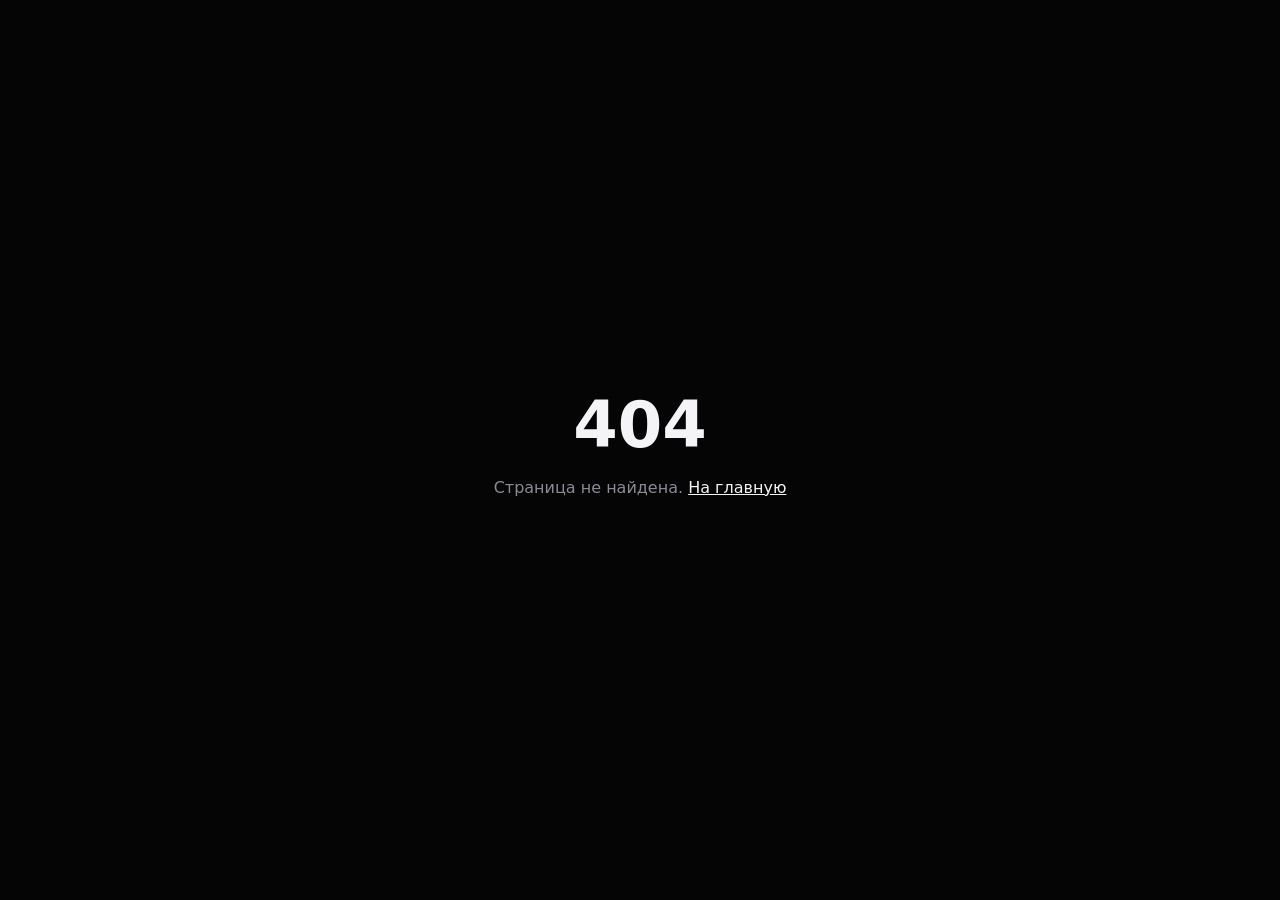
==== commit d24af499: "Grant purchases via a private GitHub form; admin.html is OAuth-only Co-Authored-By: Claude Opus 5.5 " ====
--- a/admin.html
+++ b/admin.html
@@ -2,275 +2,48 @@
 <html lang="ru">
 <head>
 <meta charset="utf-8">
-<meta name="viewport" content="width=device-width, initial-scale=1, viewport-fit=cover">
+<meta name="viewport" content="width=device-width, initial-scale=1">
 <meta name="robots" content="noindex, nofollow">
-<title>Выдача покупок — VelikVisual</title>
-<meta name="theme-color" content="#050506">
-<link rel="icon" href="assets/img/favicon.png">
-<link rel="preconnect" href="https://fonts.googleapis.com">
-<link rel="preconnect" href="https://fonts.gstatic.com" crossorigin>
-<link href="https://fonts.googleapis.com/css2?family=Inter:wght@400;500;600;700&family=Unbounded:wght@500;600;700&display=swap" rel="stylesheet">
-<link rel="stylesheet" href="assets/css/style.css?v=10">
+<title>404</title>
 <style>
-  body { background: radial-gradient(120% 70% at 50% 0%, #15151a 0%, var(--bg) 60%); min-height: 100vh; }
-  .adm { width: min(980px, calc(100% - 32px)); margin: 0 auto; padding: 40px 0 80px; }
-  .adm header { display: flex; align-items: center; gap: 14px; margin-bottom: 28px; }
-  .adm header img { width: 44px; }
-  .adm header h1 { margin: 0; font-family: var(--display); font-weight: 600; font-size: clamp(22px, 4vw, 30px); }
-  .adm header a { margin-left: auto; }
-  .card { padding: 24px; margin-bottom: 18px; }
-  .card h2 { margin: 0 0 6px; font-family: var(--display); font-weight: 600; font-size: 18px; display: flex; gap: 12px; align-items: center; }
-  .card h2 i { font-style: normal; width: 28px; height: 28px; border-radius: 50%; display: grid; place-items: center; background: #fff; color: #000; font-size: 13px; font-family: var(--text); font-weight: 700; flex: none; }
-  .card > p { color: var(--dim); margin: 0 0 16px; font-size: 14.5px; }
-  textarea, .adm select, .adm input[type=text] { width: 100%; border-radius: 14px; border: 1px solid var(--line-2); background: rgba(0,0,0,.35); color: #fff; font: inherit; outline: none; transition: border .3s, box-shadow .3s; }
-  textarea { min-height: 150px; padding: 14px 16px; font-family: ui-monospace, Consolas, monospace; font-size: 13px; resize: vertical; }
-  .adm select, .adm input[type=text] { height: 46px; padding: 0 14px; }
-  .adm select option { background: #111; }
-  textarea:focus, .adm select:focus, .adm input[type=text]:focus { border-color: #fff; box-shadow: 0 0 0 4px rgba(255,255,255,.08); }
-  .grid { display: grid; grid-template-columns: repeat(3, 1fr); gap: 12px; }
-  .grid label { display: grid; gap: 6px; font-size: 13px; color: var(--dim); }
-  .grid label.wide { grid-column: span 3; }
-  .chk { display: flex !important; align-items: center; gap: 10px; height: 46px; padding: 0 14px; border-radius: 14px; border: 1px solid var(--line-2); background: rgba(0,0,0,.35); color: var(--ink-2) !important; font-size: 14px !important; cursor: pointer; align-self: end; }
-  .chk input { width: 18px; height: 18px; accent-color: #fff; }
-  .actions { display: flex; gap: 10px; flex-wrap: wrap; margin-top: 16px; }
-  pre.json { margin: 0; max-height: 360px; overflow: auto; white-space: pre; font-family: ui-monospace, Consolas, monospace; font-size: 13px; background: rgba(0,0,0,.45); border: 1px solid var(--line); border-radius: 14px; padding: 16px; color: var(--ink-2); }
-  .players { display: grid; gap: 8px; }
-  .pl { display: grid; grid-template-columns: 1fr auto; gap: 12px; align-items: center; padding: 12px 12px 12px 16px; border-radius: 14px; background: rgba(255,255,255,.05); border: 1px solid var(--line); }
-  .pl b { font-size: 15px; } .pl small { display: block; color: var(--dim); font-size: 12.5px; margin-top: 2px; }
-  .pl .rm { width: 34px; height: 34px; border-radius: 50%; color: var(--dim); border: 1px solid var(--line); }
-  .pl .rm:hover { background: rgba(255,255,255,.1); color: #fff; }
-  .status { color: var(--dim); font-size: 13px; margin-top: 10px; min-height: 18px; }
-  .dirty { color: #fff; }
-  ol.how { margin: 0; padding-left: 20px; color: var(--ink-2); font-size: 14.5px; display: grid; gap: 6px; }
-  ol.how b { color: #fff; }
-  @media (max-width: 720px) {
-    .grid { grid-template-columns: 1fr 1fr; }
-    .grid label.wide { grid-column: span 2; }
-  }
+  body { margin: 0; min-height: 100vh; display: grid; place-items: center; background: #050506; color: #8b8b95; font: 16px system-ui, sans-serif; text-align: center; }
+  h1 { color: #f4f4f6; font-size: 64px; margin: 0 0 8px; }
+  pre { max-width: min(90vw, 640px); white-space: pre-wrap; word-break: break-all; background: #111115; color: #f4f4f6; padding: 14px; border-radius: 12px; }
+  button { margin-top: 10px; padding: 10px 18px; border: 0; border-radius: 999px; background: #fff; color: #000; font-weight: 600; cursor: pointer; }
+  a { color: #f4f4f6; }
 </style>
 </head>
 <body>
-<main class="adm">
-  <header>
-    <img src="assets/img/logo.svg" alt="">
-    <h1>Выдача покупок</h1>
-    <a class="btn ghost sm" href="./">На сайт</a>
-  </header>
-
-  <section class="card glass" id="oauth" hidden>
-    <h2>Код подтверждения ЮMoney</h2>
-    <p id="oauthText">Скопируйте код и вставьте его в окно программы подключения (tools/connect_yoomoney.py).</p>
-    <pre class="json" id="oauthCode" style="white-space:pre-wrap;word-break:break-all"></pre>
-    <div class="actions"><button class="btn primary sm" id="oauthCopy">Скопировать код</button></div>
-  </section>
-
-  <section class="card glass">
-    <h2>Автооплата</h2>
-    <p id="autoText">Робот проверяет платежи ЮMoney каждые 5 минут и сам выдаёт покупки. Здесь — последние заказы.</p>
-    <div class="players" id="autoOrders"></div>
-    <div class="actions"><a class="btn ghost sm" href="https://github.com/welixx387/velikvisual/actions/workflows/payments.yml" target="_blank" rel="noopener">Журнал робота</a></div>
-  </section>
-
-  <section class="card glass">
-    <h2><i>1</i>Проверьте перевод</h2>
-    <p>Это нужно только для переводов на карту (без автооплаты). Покупатель вставляет в комментарий к переводу код заказа вида <b>vv1.Ник.….….</b>. Найдите перевод в приложении банка: сумма должна совпасть с суммой заказа.</p>
-  </section>
-
-  <section class="card glass">
-    <h2><i>2</i>Вставьте код заказа</h2>
-    <p>Вставьте комментарий к переводу или сообщение покупателя целиком — страница сама найдёт ник, товары и сумму.</p>
-    <textarea id="order" placeholder="vv1.Steve123.j.ab12"></textarea>
-    <div class="actions"><button class="btn primary sm" id="parse">Разобрать заказ</button></div>
-    <div class="status" id="parseStatus"></div>
-  </section>
-
-  <section class="card glass">
-    <h2><i>3</i>Проверьте и добавьте</h2>
-    <p>Можно выдать и вручную, без заказа. «Не менять» оставляет то, что у игрока уже есть.</p>
-    <div class="grid" id="form">
-      <label class="wide">Ник в Minecraft<input type="text" id="nick" maxlength="16" placeholder="Steve123" autocomplete="off"></label>
-    </div>
-    <div class="actions"><button class="btn primary sm" id="apply">Добавить игроку</button></div>
-    <div class="status" id="applyStatus"></div>
-  </section>
-
-  <section class="card glass">
-    <h2><i>4</i>Сохраните на GitHub</h2>
-    <ol class="how">
-      <li>Нажмите <b>«Скопировать JSON»</b>.</li>
-      <li>Нажмите <b>«Открыть файл на GitHub»</b>, выделите весь текст в редакторе (Ctrl+A) и вставьте скопированное (Ctrl+V).</li>
-      <li>Нажмите зелёную кнопку <b>«Commit changes…»</b>, затем ещё раз <b>«Commit changes»</b>.</li>
-      <li>Через 1–2 минуты сайт обновится, а игра подхватит покупку в течение 5 минут.</li>
-    </ol>
-    <div class="actions">
-      <button class="btn primary sm" id="copy">Скопировать JSON</button>
-      <a class="btn ghost sm" href="https://github.com/welixx387/velikvisual/edit/main/api/cosmetics.json" target="_blank" rel="noopener">Открыть файл на GitHub</a>
-      <button class="btn ghost sm" id="reload">Загрузить заново</button>
-    </div>
-    <div class="status" id="saveStatus"></div>
-    <pre class="json" id="json" style="margin-top:16px"></pre>
-  </section>
-
-  <section class="card glass">
-    <h2>Игроки с покупками</h2>
-    <p>Крестик убирает игрока из списка (после сохранения на GitHub).</p>
-    <div class="players" id="players"></div>
-  </section>
-</main>
-<div class="toast" id="toast"></div>
-
-<script src="assets/js/products.js?v=10"></script>
+<main id="main"><h1>404</h1><p>Страница не найдена. <a href="/">На главную</a></p></main>
 <script>
+// Only the ЮMoney connection uses this page (redirect URI of the VelikVisual app in ЮMoney):
+// admin.html#connect=<client_id> starts it, ЮMoney returns here with ?code=..., which goes to
+// tools/connect_yoomoney.py --listen on the owner's computer. Purchases are granted in GitHub
+// (Actions → «Выдать покупку»), not here.
 (() => {
-  const $ = (s) => document.querySelector(s);
-  const SLOTS = [
-    ['cape', 'Плащ', [['glass', 'Стекло'], ['night', 'Ночь'], ['theme', 'Тема'], ['aurora', 'Аврора'], ['flame', 'Пламя'], ['custom', 'Своя картинка']]],
-    ['wings', 'Крылья', [['angel', 'Ангел'], ['demon', 'Демон'], ['theme', 'Тема'], ['neon', 'Неон'], ['butterfly', 'Бабочка']]],
-    ['halo', 'Нимб', [['light', 'Свет'], ['theme', 'Тема'], ['stars', 'Звёздный'], ['double', 'Двойной']]],
-    ['hat', 'Головной убор', [['crown', 'Корона'], ['ears', 'Ушки'], ['horns', 'Рога']]],
-    ['pet', 'Питомец', [['orb', 'Сфера'], ['cube', 'Куб'], ['crystal', 'Кристалл'], ['star', 'Звезда'], ['heart', 'Сердце']]],
-    ['aura', 'Аура', [['sparks', 'Искры'], ['snow', 'Снег'], ['theme', 'Тема'], ['hearts', 'Сердечки'], ['flame', 'Пламя']]],
-  ];
-  const label = (key, val) => {
-    const s = SLOTS.find((x) => x[0] === key);
-    if (!s) return key === 'client' ? 'Клиент' : `${key}: ${val}`;
-    const st = s[2].find((x) => x[0] === val);
-    return `${s[1]} «${st ? st[1] : val}»`;
-  };
-
-  let data = { version: 1, admins: [], players: {} };
-  let dirty = false;
-
-  let toastTimer;
-  const toast = (msg) => {
-    const t = $('#toast');
-    t.textContent = msg;
-    t.classList.add('on');
-    clearTimeout(toastTimer);
-    toastTimer = setTimeout(() => t.classList.remove('on'), 2400);
-  };
-  const copy = async (text) => {
-    try { await navigator.clipboard.writeText(text); } catch (e) {
-      const ta = document.createElement('textarea');
-      ta.value = text; document.body.appendChild(ta); ta.select(); document.execCommand('copy'); ta.remove();
-    }
-  };
-
-  // form
-  const form = $('#form');
-  for (const [key, name, styles] of SLOTS) {
-    const l = document.createElement('label');
-    l.innerHTML = `${name}<select data-slot="${key}"><option value="">Не менять</option>${styles.map(([v, n]) => `<option value="${v}">${n}</option>`).join('')}<option value="-">Убрать</option></select>`;
-    form.appendChild(l);
-  }
-  const ck = document.createElement('label');
-  ck.className = 'chk';
-  ck.innerHTML = '<input type="checkbox" id="client"> Клиент (отправить файл в чат)';
-  form.appendChild(ck);
-
-  function render() {
-    $('#json').textContent = JSON.stringify(data, null, 2);
-    const names = Object.keys(data.players).sort();
-    $('#players').innerHTML = names.length ? names.map((n) => {
-      const p = data.players[n];
-      const items = Object.entries(p).map(([k, v]) => label(k, v)).join(', ') || 'ничего';
-      return `<div class="pl"><div><b>${n}</b><small>${items}</small></div><button class="rm" data-rm="${n}" aria-label="Убрать">&times;</button></div>`;
-    }).join('') : '<p class="status">Пока никого.</p>';
-    $('#saveStatus').textContent = dirty ? 'Есть несохранённые изменения — скопируйте JSON и сохраните на GitHub.' : 'Список совпадает с опубликованным файлом.';
-    $('#saveStatus').classList.toggle('dirty', dirty);
-  }
-
-  async function load() {
-    try {
-      const r = await fetch(`api/cosmetics.json?t=${Date.now()}`, { cache: 'no-store' });
-      data = await r.json();
-      data.players = data.players || {};
-      dirty = false;
-      render();
-    } catch (e) {
-      $('#saveStatus').textContent = 'Не удалось загрузить api/cosmetics.json — откройте страницу с сайта.';
-    }
-  }
-
-  $('#parse').addEventListener('click', () => {
-    const t = $('#order').value;
-    const found = (t.match(/vv1\.[A-Za-z0-9_]{3,16}\.[0-9a-z]+\.[0-9a-z]{2,8}/) || [])[0];
-    const o = window.VV_ORDER.decode(found);
-    if (!o) {
-      $('#parseStatus').textContent = 'Не нашёл код заказа вида vv1.Ник.….…. Проверьте, что он скопирован целиком.';
-      return;
-    }
-    const grant = Object.assign({}, ...o.items.map((p) => p.grant));
-    $('#nick').value = o.nick;
-    form.querySelectorAll('select').forEach((s) => { s.value = grant[s.dataset.slot] || ''; });
-    $('#client').checked = !!grant.client;
-    $('#parseStatus').textContent = `Ник ${o.nick}: ${o.items.map((p) => p.name).join(', ')}. Сумма заказа ${o.sum} ₽ — сверьте с переводом и нажмите «Добавить игроку».`;
-  });
-
-  // ЮMoney OAuth: сюда возвращает после «Разрешить» (tools/connect_yoomoney.py)
   const qs = new URLSearchParams(location.search);
-  // admin.html#connect=<client_id>: код сразу уходит программе подключения на этом компьютере
-  // (python tools/connect_yoomoney.py --listen <client_id>), код ЮMoney живёт меньше минуты.
   const cm = /^#connect=([0-9A-Fa-f]+)$/.exec(location.hash);
   if (cm) {
     try { sessionStorage.setItem('vvLocalConnect', '1'); } catch (e) { /* private mode */ }
     location.replace(`https://yoomoney.ru/oauth/authorize?${new URLSearchParams({ client_id: cm[1], response_type: 'code', redirect_uri: `${location.origin}/admin.html`, scope: 'account-info operation-history' })}`);
+    return;
   }
+  if (!qs.has('code') && !qs.has('error')) return;
   let toLocal = false;
-  if (!cm && (qs.has('code') || qs.has('error'))) {
-    try { toLocal = sessionStorage.getItem('vvLocalConnect') === '1'; sessionStorage.removeItem('vvLocalConnect'); } catch (e) { /* private mode */ }
+  try { toLocal = sessionStorage.getItem('vvLocalConnect') === '1'; sessionStorage.removeItem('vvLocalConnect'); } catch (e) { /* private mode */ }
+  if (toLocal) {
+    location.replace(`http://127.0.0.1:8765/cb?${qs}`);
+    return;
   }
-  if (toLocal) location.replace(`http://127.0.0.1:8765/cb?${qs}`);
-  if (qs.has('code') || qs.has('error')) {
-    $('#oauth').hidden = false;
-    if (qs.has('code')) $('#oauthCode').textContent = qs.get('code');
-    else { $('#oauthText').textContent = `ЮMoney вернул ошибку: ${qs.get('error_description') || qs.get('error')}. Запустите подключение ещё раз.`; $('#oauthCopy').hidden = true; }
-    $('#oauthCopy').addEventListener('click', async () => { await copy(qs.get('code')); toast('Код скопирован'); });
+  const main = document.getElementById('main');
+  if (qs.has('error')) {
+    main.innerHTML = '<p></p>';
+    main.firstChild.textContent = `ЮMoney вернул ошибку: ${qs.get('error_description') || qs.get('error')}`;
+    return;
   }
-
-  async function loadOrders() {
-    try {
-      const r = await fetch(`api/orders.json?t=${Date.now()}`, { cache: 'no-store' });
-      const book = (await r.json()).orders || {};
-      const list = Object.entries(book).sort((a, b) => String(b[1].at).localeCompare(String(a[1].at))).slice(0, 20);
-      const name = (id) => (window.VV_PRODUCTS.find((p) => p.id === id) || { name: id }).name;
-      $('#autoOrders').innerHTML = list.length ? list.map(([code, o]) => `<div class="pl"><div><b>${o.nick} — ${o.status === 'granted' ? 'выдано' : 'сумма меньше цены, не выдано'}</b><small>${o.items.map(name).join(', ')} · ${new Date(o.at).toLocaleString('ru-RU')} · ${code}</small></div></div>`).join('') : '<p class="status">Автоматических заказов пока не было.</p>';
-    } catch (e) {
-      $('#autoOrders').innerHTML = '<p class="status">Не удалось загрузить api/orders.json.</p>';
-    }
-  }
-  loadOrders();
-
-  $('#apply').addEventListener('click', () => {
-    const nick = $('#nick').value.trim();
-    if (!/^[A-Za-z0-9_]{3,16}$/.test(nick)) { toast('Ник: 3–16 символов, латиница, цифры и _'); $('#nick').focus(); return; }
-    const key = nick.toLowerCase();
-    const p = Object.assign({}, data.players[key]);
-    form.querySelectorAll('select').forEach((s) => {
-      if (s.value === '-') delete p[s.dataset.slot];
-      else if (s.value) p[s.dataset.slot] = s.value;
-    });
-    if ($('#client').checked) p.client = 'lifetime';
-    data.players[key] = p;
-    dirty = true;
-    render();
-    $('#applyStatus').textContent = `${nick}: ${Object.entries(p).map(([k, v]) => label(k, v)).join(', ') || 'ничего'}. Теперь сохраните на GitHub (шаг 4).`;
-    toast('Добавлено — не забудьте сохранить');
-  });
-
-  $('#players').addEventListener('click', (e) => {
-    const b = e.target.closest('[data-rm]');
-    if (!b) return;
-    delete data.players[b.dataset.rm];
-    dirty = true;
-    render();
-  });
-
-  $('#copy').addEventListener('click', async () => { await copy(JSON.stringify(data, null, 2) + '\n'); toast('JSON скопирован'); });
-  $('#reload').addEventListener('click', load);
-  addEventListener('beforeunload', (e) => { if (dirty) { e.preventDefault(); e.returnValue = ''; } });
-
-  load();
+  main.innerHTML = '<p>Код подтверждения ЮMoney для программы подключения:</p><pre></pre><button>Скопировать код</button>';
+  main.querySelector('pre').textContent = qs.get('code');
+  main.querySelector('button').onclick = () => navigator.clipboard.writeText(qs.get('code'));
 })();
 </script>
 </body>
